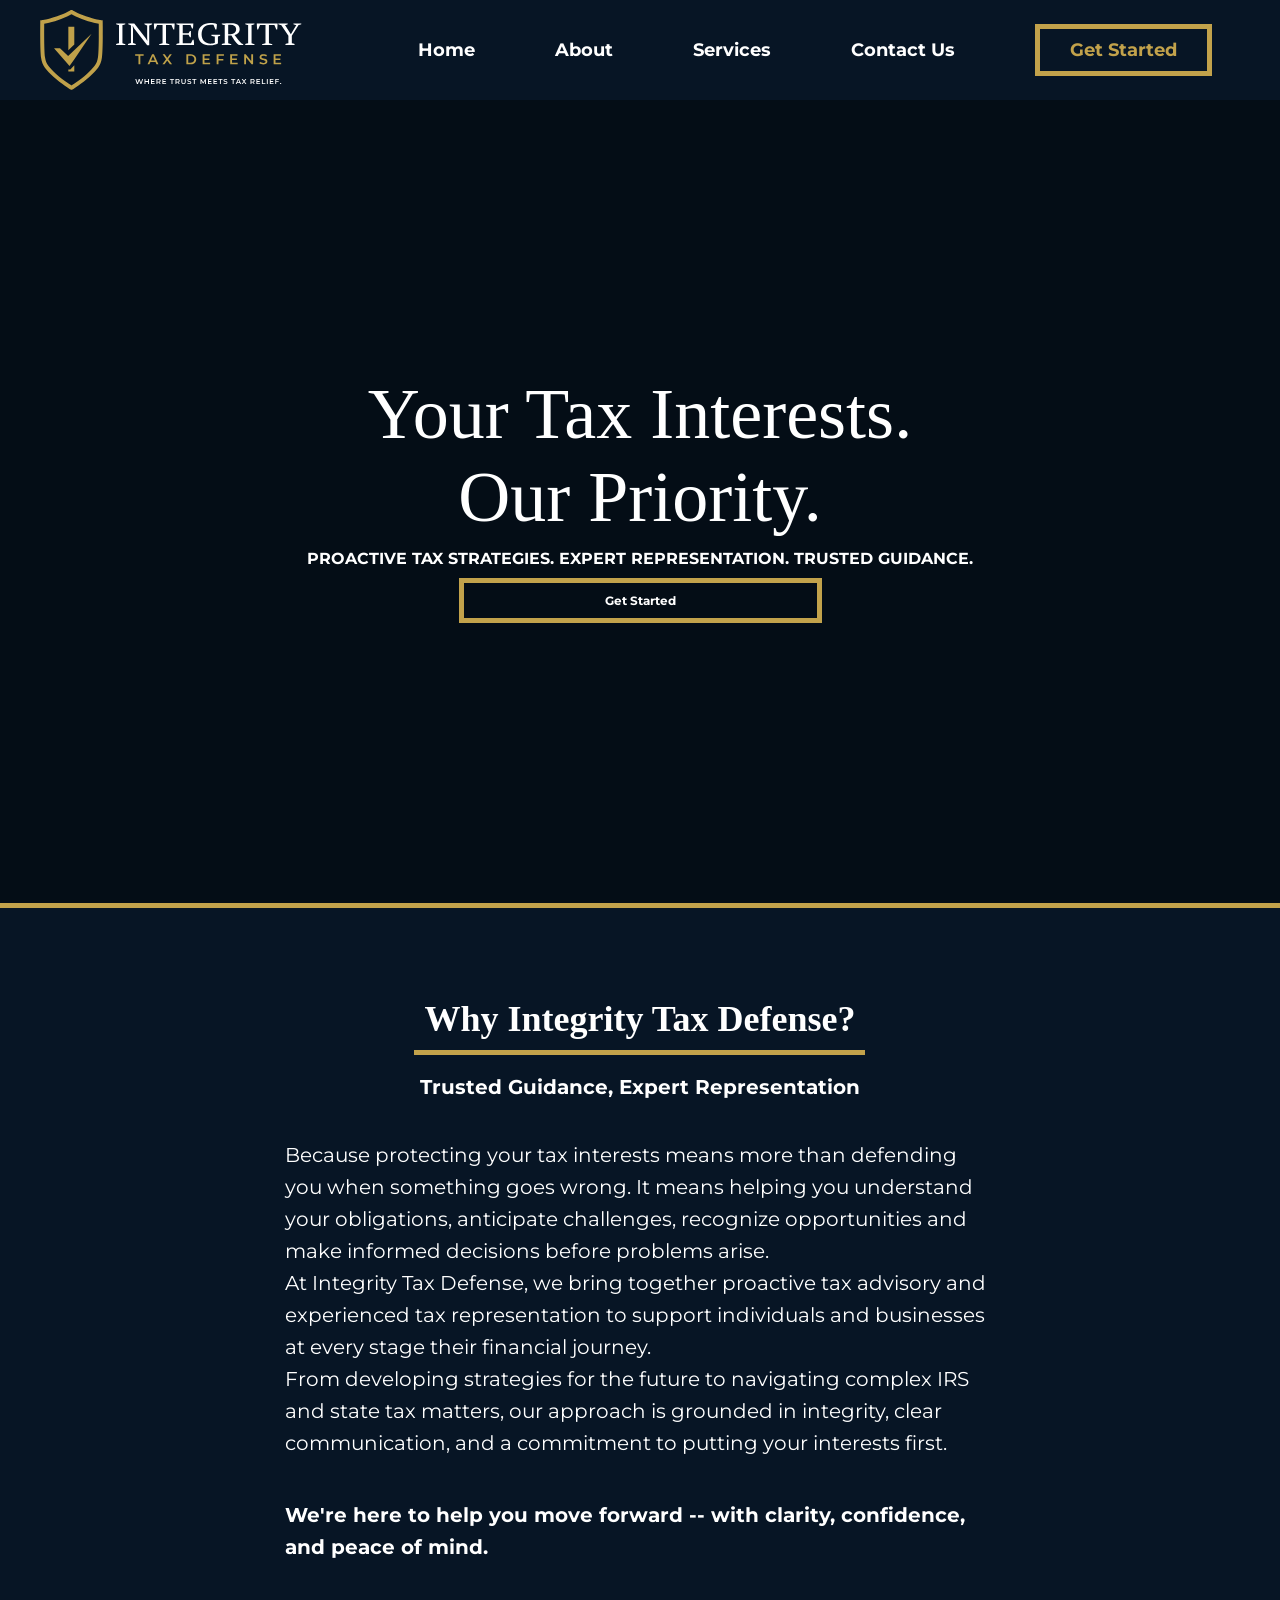
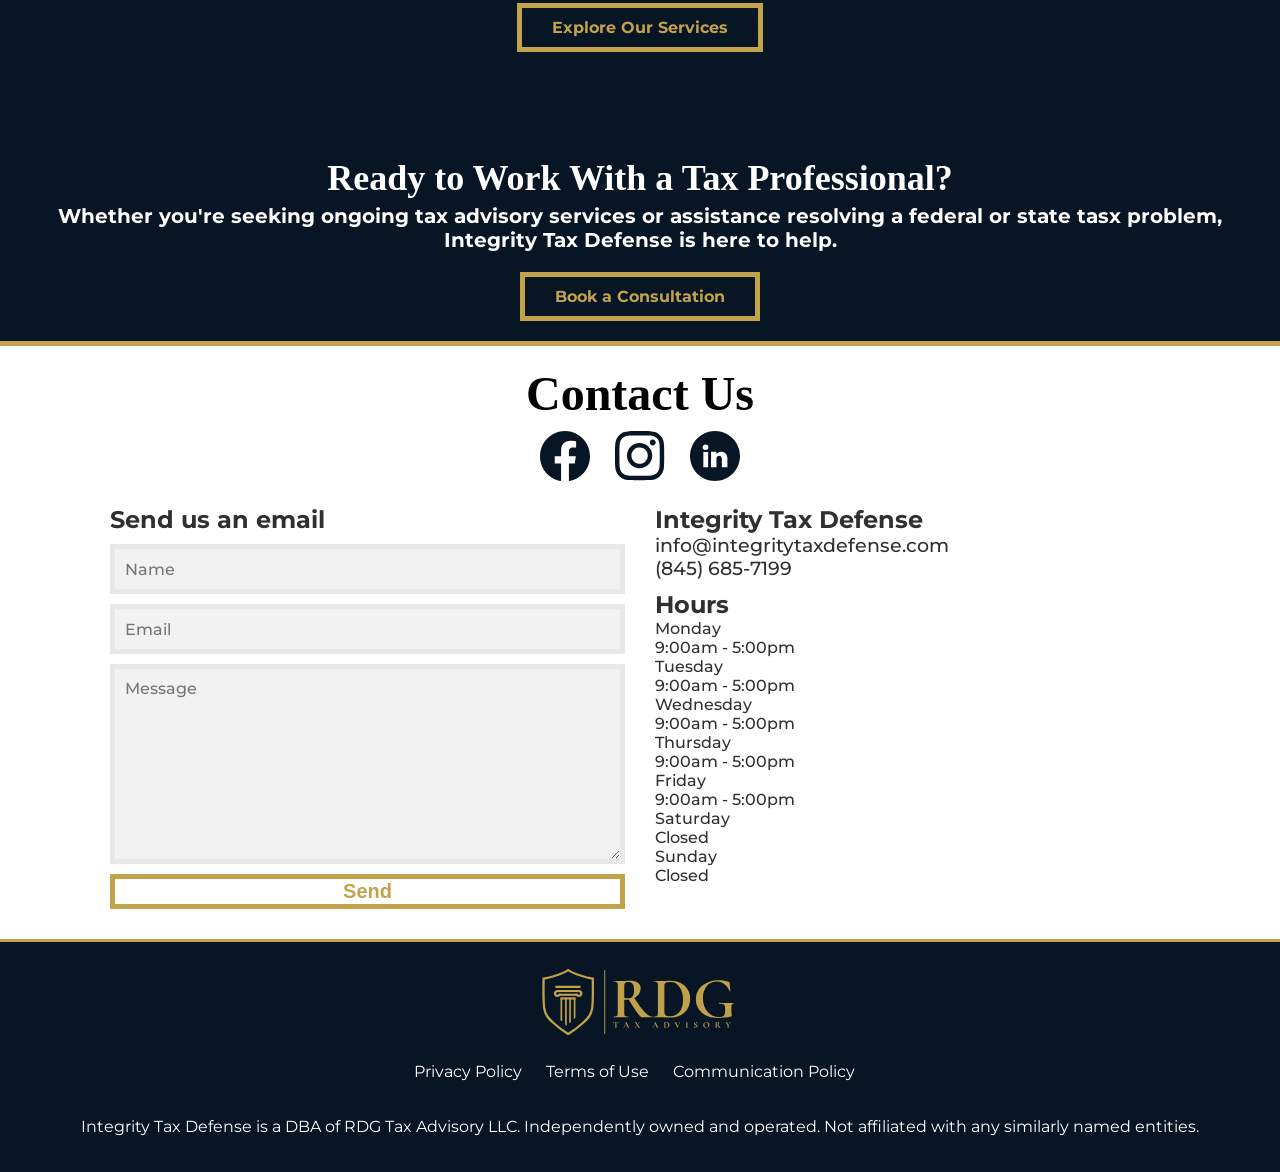
==== index.html @ 5c21eb6d "Services redone & resolution page" ====
<!DOCTYPE html>
<html lang="en">
<head>
    <meta charset="UTF-8">
    <meta name="viewport" content="width=device-width, initial-scale=1.0">
    <title>Integrity Tax Defense</title>
    <link rel="stylesheet" href="styles.css">
    <link rel="preconnect" href="https://fonts.googleapis.com" />
    <link rel="preconnect" href="https://fonts.gstatic.com" crossorigin />
    <link href="https://fonts.googleapis.com/css2?family=Cormorant+Garamond:wght@400;500;600;700&family=Montserrat:wght@300;400;500;600;700&display=swap" rel="stylesheet" />  
</head>
<body>
    <!-- NAV SECTION -->
    <nav>
        <div class="logo">
            <svg width="300" height="80" viewBox="0 0 496 151" fill="none" xmlns="http://www.w3.org/2000/svg">
                <path d="M64.2519 0.666016C64.2585 0.670526 64.274 0.679735 64.2959 0.694336C64.3402 0.72399 64.4162 0.774737 64.5234 0.84375C64.738 0.981885 65.08 1.19666 65.5527 1.47852C66.4982 2.04235 67.9695 2.87512 70.0009 3.90332C74.0643 5.95993 80.3738 8.79904 89.2109 11.8271C98.0627 14.8603 105.235 16.6984 110.169 17.7744C112.635 18.3123 114.542 18.6597 115.818 18.8711C116.456 18.9768 116.938 19.0483 117.252 19.0928C117.408 19.1149 117.524 19.1302 117.597 19.1396C117.633 19.1443 117.659 19.1476 117.674 19.1494C117.681 19.1503 117.686 19.1511 117.688 19.1514H117.686L120.947 19.5371L120.995 22.8213L117.245 22.875C120.838 22.8233 120.989 22.8219 120.995 22.8223V22.8604C120.995 22.8859 120.996 22.9238 120.997 22.9736C120.998 23.0737 121 23.2223 121.003 23.416C121.008 23.8034 121.014 24.3725 121.022 25.1016C121.039 26.56 121.059 28.6591 121.077 31.2227C121.112 36.3486 121.136 43.3384 121.089 50.7891C120.996 65.5443 120.627 82.5493 119.451 90.1953C118.255 97.9685 116.111 103.69 112.258 109.209C108.517 114.568 103.236 119.616 96.1601 126.133C88.8532 132.863 80.8183 138.79 74.6445 143.017C71.5502 145.135 68.9062 146.838 67.0312 148.015C66.0935 148.603 65.3461 149.06 64.831 149.372C64.5739 149.528 64.3743 149.648 64.2373 149.729C64.169 149.77 64.1157 149.802 64.0791 149.823C64.0609 149.834 64.0462 149.843 64.0361 149.849C64.0314 149.851 64.0273 149.854 64.0244 149.855C64.0231 149.856 64.0213 149.857 64.0205 149.857L64.0195 149.858L62.1201 146.625L64.0185 149.859L63.1396 150.375H60.9755L60.0966 149.859L61.9951 146.625L60.0957 149.858L60.0947 149.857C60.0937 149.857 60.0921 149.856 60.0908 149.855C60.0879 149.854 60.0838 149.851 60.0791 149.849C60.069 149.843 60.0543 149.834 60.0361 149.823C59.9995 149.802 59.9462 149.77 59.8779 149.729C59.7407 149.648 59.5406 149.528 59.2832 149.372C58.768 149.06 58.0216 148.603 57.0839 148.015C55.209 146.838 52.5649 145.135 49.4707 143.017C43.2968 138.79 35.261 132.863 27.9541 126.133C20.8784 119.616 15.5982 114.567 11.8574 109.209C8.00424 103.69 5.85992 97.9685 4.66402 90.1953C3.48772 82.5493 3.11942 65.5443 3.02633 50.7891C2.97932 43.3384 3.00282 36.3486 3.03805 31.2227C3.05567 28.6591 3.07657 26.56 3.09273 25.1016C3.10081 24.3725 3.1073 23.8034 3.11227 23.416C3.11475 23.2223 3.11676 23.0737 3.11812 22.9736C3.1188 22.9238 3.11972 22.8859 3.12008 22.8604V22.8223C3.12008 22.8218 3.12075 22.8211 6.87008 22.875L3.12008 22.8213L3.16793 19.5371L6.42867 19.1514H6.42672C6.42872 19.1511 6.43407 19.1503 6.44137 19.1494C6.45627 19.1476 6.48249 19.1443 6.51852 19.1396C6.59124 19.1302 6.7067 19.1149 6.86324 19.0928C7.17728 19.0484 7.65806 18.9767 8.29586 18.8711C9.57217 18.6597 11.4796 18.3123 13.9462 17.7744C18.8801 16.6985 26.0524 14.8603 34.9043 11.8271C43.7413 8.79906 50.0508 5.95994 54.1142 3.90332C56.1457 2.87512 57.6169 2.04236 58.5625 1.47852C59.0351 1.19665 59.3772 0.981908 59.5918 0.84375C59.6988 0.774849 59.7739 0.724027 59.8183 0.694336L59.8623 0.666016L60.8222 0H63.292L64.2519 0.666016ZM62.0576 8.12207C60.978 8.7558 59.4682 9.59998 57.5009 10.5957C53.1268 12.8096 46.4983 15.7833 37.3359 18.9229C28.1881 22.0574 20.735 23.9695 15.5439 25.1016C13.5445 25.5376 11.8799 25.8571 10.583 26.0869C10.5688 27.4511 10.5522 29.2107 10.538 31.2734C10.503 36.3778 10.4796 43.3338 10.5263 50.7422C10.6207 65.7055 11.0025 82.0756 12.0761 89.0547C13.1302 95.9062 14.9236 100.498 18.0078 104.916C21.2043 109.495 25.8613 114.01 33.0351 120.617C39.9779 127.012 47.6935 132.71 53.707 136.827C56.7061 138.88 59.2657 140.529 61.0703 141.661C61.43 141.887 61.7606 142.091 62.0576 142.274C62.3546 142.091 62.6851 141.887 63.0449 141.661C64.8495 140.529 67.4091 138.88 70.4082 136.827C76.4215 132.71 84.1364 127.012 91.0791 120.617C98.2529 114.01 102.911 109.495 106.107 104.916C109.192 100.498 110.985 95.9062 112.039 89.0547C113.113 82.0756 113.494 65.7055 113.589 50.7422C113.636 43.3338 113.612 36.3778 113.577 31.2734C113.563 29.2107 113.545 27.4511 113.531 26.0869C112.234 25.8571 110.57 25.5375 108.571 25.1016C103.38 23.9695 95.927 22.0574 86.7793 18.9229C77.6168 15.7833 70.9883 12.8096 66.6142 10.5957C64.647 9.60001 63.1371 8.75578 62.0576 8.12207ZM67.3701 116.25H56.1201V112.5H59.8701L67.3701 104.25V116.25ZM68.1201 92.25L58.3701 105.75L29.1201 72H40.3701L55.7451 87L99.9951 45L68.1201 92.25ZM67.3701 65.25L56.1201 75.75V31.5H67.3701V65.25ZM59.8623 0.666016L59.8642 0.664062L59.8662 0.663086C59.8655 0.663573 59.8641 0.664743 59.8623 0.666016ZM64.2509 0.664062L64.2529 0.666016C64.2511 0.664774 64.2496 0.66352 64.249 0.663086L64.2509 0.664062Z" fill="#C0A14A"/>
                <path d="M163.618 65.9939H146.336V64.3116C148.091 63.6155 149.891 63.1514 151.737 62.9193V28.5188C150.837 28.3641 149.936 28.1707 149.036 27.9387C148.136 27.668 147.236 27.3779 146.336 27.0685V25.3862H163.618V27.0685C162.808 27.3779 161.931 27.668 160.985 27.9387C160.04 28.1707 159.118 28.3641 158.218 28.5188V62.9193C159.163 63.074 160.108 63.2674 161.053 63.4995C161.998 63.7315 162.853 64.0022 163.618 64.3116V65.9939Z" fill="white"/>
                <path d="M199.706 25.3862H214.288V27.0685C212.398 28.1514 210.553 28.9249 208.753 29.389V66.6901H204.905L180.399 34.726L177.766 30.2011H177.563L178.171 34.726V62.2812C180.016 62.7066 181.749 63.3834 183.369 64.3116V65.9939H168.787V64.3116C169.597 63.8862 170.452 63.5188 171.352 63.2094C172.298 62.8613 173.288 62.5519 174.323 62.2812V29.0409C173.423 28.7315 172.523 28.4028 171.622 28.0547C170.767 27.7066 169.957 27.3586 169.192 27.0105V25.3862H180.601L201.867 52.9414L204.972 57.9304H205.242L204.905 52.9414V29.389C203.959 29.0409 203.037 28.6735 202.137 28.2867C201.282 27.9 200.471 27.4939 199.706 27.0685V25.3862Z" fill="white"/>
                <path d="M246.654 65.9939H227.684V64.3116C228.674 64.0022 229.664 63.7315 230.654 63.4995C231.689 63.2674 232.792 63.074 233.962 62.9193V28.4028H223.633L220.055 36.6984H218.367C218.232 35.9249 218.12 35.0547 218.03 34.0879C217.94 33.0823 217.85 32.0768 217.76 31.0713C217.715 30.0271 217.67 29.0216 217.625 28.0547C217.58 27.0492 217.557 26.1597 217.557 25.3862H256.78C256.78 26.1597 256.758 27.0298 256.713 27.9967C256.668 28.9635 256.6 29.9691 256.51 31.0133C256.465 32.0188 256.398 33.0243 256.308 34.0298C256.263 34.9967 256.173 35.8862 256.038 36.6984H254.282L250.772 28.4028H240.443V62.9193C241.613 63.1127 242.693 63.3061 243.683 63.4995C244.719 63.6928 245.709 63.9635 246.654 64.3116V65.9939Z" fill="white"/>
                <path d="M292.03 25.3862C291.985 26.9332 291.895 28.4995 291.76 30.0851C291.67 31.6321 291.512 33.1983 291.287 34.784H289.532L286.764 28.4028H272.047V43.7757H283.051L285.684 39.4829H287.372C287.642 43.3116 287.642 47.2177 287.372 51.2011H285.684L283.051 46.7923H272.047V62.9774H287.574L290.882 56.016H292.57C292.885 57.6403 293.11 59.284 293.245 60.947C293.38 62.61 293.402 64.2923 293.312 65.9939H260.03V64.3116C261.605 63.6928 263.451 63.2287 265.566 62.9193V28.5188C264.666 28.3641 263.743 28.1707 262.798 27.9387C261.853 27.668 260.93 27.3779 260.03 27.0685V25.3862H292.03Z" fill="white"/>
                <path d="M338.478 63.2094C337.623 63.6348 336.611 64.0602 335.44 64.4856C334.315 64.8724 333.1 65.2398 331.795 65.5879C330.535 65.8972 329.252 66.1486 327.947 66.342C326.687 66.574 325.494 66.6901 324.369 66.6901C320.768 66.6901 317.528 66.284 314.647 65.4718C311.767 64.621 309.314 63.3448 307.289 61.6431C305.264 59.9028 303.688 57.7177 302.563 55.0879C301.483 52.458 300.943 49.3254 300.943 45.6901C300.943 41.9 301.573 38.6707 302.833 36.0022C304.139 33.3337 305.849 31.168 307.964 29.505C310.124 27.8033 312.555 26.5851 315.255 25.8503C318 25.0768 320.791 24.6901 323.626 24.6901C326.597 24.6901 329.095 24.8641 331.12 25.2122C333.19 25.5216 334.99 26.005 336.521 26.6624C336.521 27.2425 336.498 27.958 336.453 28.8088C336.408 29.6597 336.341 30.5492 336.251 31.4774C336.16 32.4055 336.048 33.3337 335.913 34.2619C335.778 35.1514 335.643 35.9442 335.508 36.6403H333.753L330.242 28.2867C329.747 28.0547 328.914 27.9 327.744 27.8227C326.574 27.7453 325.426 27.7066 324.301 27.7066C322.051 27.7066 319.913 28.074 317.888 28.8088C315.863 29.505 314.085 30.6072 312.555 32.1155C311.069 33.5851 309.877 35.4608 308.977 37.7425C308.077 39.9856 307.627 42.6348 307.627 45.6901C307.627 48.4359 308.054 50.9111 308.909 53.1155C309.809 55.3199 311.024 57.2149 312.555 58.8006C314.13 60.3475 315.953 61.5464 318.023 62.3972C320.138 63.2481 322.411 63.6735 324.841 63.6735C325.742 63.6735 326.619 63.5961 327.474 63.4414C328.329 63.2867 329.117 63.1127 329.837 62.9193C330.557 62.6873 331.142 62.4553 331.592 62.2232C332.087 61.9912 332.425 61.7978 332.605 61.6431V49.9249C331.435 49.8475 330.31 49.6735 329.23 49.4028C328.194 49.1321 327.159 48.842 326.124 48.5326V46.8503H342.664V48.5326C342.214 48.8033 341.674 49.0547 341.044 49.2867C340.414 49.5188 339.558 49.7315 338.478 49.9249V63.2094Z" fill="white"/>
                <path d="M357.818 62.9193C358.853 63.1127 359.843 63.3254 360.789 63.5575C361.734 63.7508 362.656 64.0022 363.556 64.3116V65.9939H345.802V64.3116C346.792 63.9249 347.737 63.6348 348.637 63.4414C349.537 63.2481 350.437 63.074 351.337 62.9193V28.5188C350.167 28.3254 349.132 28.1127 348.232 27.8807C347.332 27.61 346.522 27.3392 345.802 27.0685V25.3862H351.742C353.543 25.3862 355.5 25.3088 357.616 25.1541C359.776 24.9995 361.869 24.9221 363.894 24.9221C366.099 24.9221 368.147 25.1348 370.037 25.5602C371.973 25.9856 373.638 26.6624 375.033 27.5906C376.428 28.5188 377.508 29.6984 378.274 31.1293C379.084 32.5602 379.489 34.2812 379.489 36.2923C379.489 39.1155 378.611 41.4553 376.856 43.3116C375.146 45.168 372.805 46.5022 369.835 47.3144C371.77 49.9442 373.795 52.5547 375.911 55.1459C378.026 57.737 380.231 60.3088 382.527 62.8613L386.172 64.5437V65.9939H378.004L375.438 64.3696C374.178 63.016 373.03 61.7011 371.995 60.4249C370.96 59.11 369.992 57.795 369.092 56.4801C368.192 55.1265 367.337 53.7729 366.527 52.4193C365.762 51.0271 364.974 49.5575 364.164 48.0105H357.818V62.9193ZM362.409 27.9387C361.329 27.9387 360.429 27.958 359.708 27.9967C359.033 28.0354 358.403 28.1127 357.818 28.2287V45.574H362.679C365.784 45.574 368.237 44.7232 370.037 43.0216C371.883 41.3199 372.805 39.0768 372.805 36.2923C372.805 33.4304 371.838 31.3227 369.902 29.9691C367.967 28.6155 365.469 27.9387 362.409 27.9387Z" fill="white"/>
                <path d="M407.351 65.9939H390.069V64.3116C391.824 63.6155 393.624 63.1514 395.469 62.9193V28.5188C394.569 28.3641 393.669 28.1707 392.769 27.9387C391.869 27.668 390.969 27.3779 390.069 27.0685V25.3862H407.351V27.0685C406.541 27.3779 405.663 27.668 404.718 27.9387C403.773 28.1707 402.85 28.3641 401.95 28.5188V62.9193C402.896 63.074 403.841 63.2674 404.786 63.4995C405.731 63.7315 406.586 64.0022 407.351 64.3116V65.9939Z" fill="white"/>
                <path d="M440.941 65.9939H421.971V64.3116C422.961 64.0022 423.951 63.7315 424.942 63.4995C425.977 63.2674 427.079 63.074 428.25 62.9193V28.4028H417.921L414.343 36.6984H412.655C412.52 35.9249 412.407 35.0547 412.317 34.0879C412.227 33.0823 412.137 32.0768 412.047 31.0713C412.002 30.0271 411.957 29.0216 411.912 28.0547C411.867 27.0492 411.845 26.1597 411.845 25.3862H451.068C451.068 26.1597 451.045 27.0298 451 27.9967C450.955 28.9635 450.888 29.9691 450.798 31.0133C450.753 32.0188 450.685 33.0243 450.595 34.0298C450.55 34.9967 450.46 35.8862 450.325 36.6984H448.57L445.059 28.4028H434.73V62.9193C435.901 63.1127 436.981 63.3061 437.971 63.4995C439.006 63.6928 439.996 63.9635 440.941 64.3116V65.9939Z" fill="white"/>
                <path d="M480.984 25.3862H495.836V27.0685C494.126 27.8033 492.415 28.2867 490.705 28.5188L477.946 48.7066V62.9193C479.701 63.1127 481.411 63.5768 483.077 64.3116V65.9939H465.929V64.3116C467.549 63.6155 469.395 63.1514 471.465 62.9193V48.7646L457.828 28.5188C456.793 28.3641 455.825 28.1707 454.925 27.9387C454.07 27.668 453.215 27.3779 452.36 27.0685V25.3862H470.25V27.0685C469.575 27.3006 468.81 27.5519 467.955 27.8227C467.099 28.0547 466.132 28.2867 465.052 28.5188L476.123 45.574L486.52 28.5188C485.484 28.3254 484.494 28.1127 483.549 27.8807C482.649 27.61 481.794 27.3392 480.984 27.0685V25.3862Z" fill="white"/>
                <path d="M188.492 102.5V86.57H182.228V83.6H198.266V86.57H192.002V102.5H188.492ZM205.648 102.5L214.153 83.6H217.609L226.141 102.5H222.469L215.152 85.463H216.556L209.266 102.5H205.648ZM209.563 98.126L210.508 95.372H220.714L221.659 98.126H209.563ZM233.671 102.5L241.636 91.538V94.184L234.049 83.6H238.018L243.661 91.43L242.041 91.457L247.63 83.6H251.437L243.904 93.995V91.457L251.923 102.5H247.873L241.933 94.184H243.526L237.667 102.5H233.671ZM278.888 102.5V83.6H287.15C289.202 83.6 291.002 83.996 292.55 84.788C294.098 85.58 295.304 86.678 296.168 88.082C297.032 89.486 297.464 91.142 297.464 93.05C297.464 94.94 297.032 96.596 296.168 98.018C295.304 99.422 294.098 100.52 292.55 101.312C291.002 102.104 289.202 102.5 287.15 102.5H278.888ZM282.398 99.53H286.988C288.392 99.53 289.616 99.26 290.66 98.72C291.704 98.18 292.505 97.424 293.063 96.452C293.639 95.48 293.927 94.346 293.927 93.05C293.927 91.736 293.639 90.602 293.063 89.648C292.505 88.676 291.704 87.92 290.66 87.38C289.616 86.84 288.392 86.57 286.988 86.57H282.398V99.53ZM309.565 102.5V83.6H323.362V86.543H313.075V99.557H323.74V102.5H309.565ZM312.805 94.346V91.457H322.201V94.346H312.805ZM336.023 102.5V83.6H349.82V86.543H339.533V102.5H336.023ZM339.236 95.264V92.294H348.659V95.264H339.236ZM361.584 102.5V83.6H375.381V86.543H365.094V99.557H375.759V102.5H361.584ZM364.824 94.346V91.457H374.22V94.346H364.824ZM388.042 102.5V83.6H390.931L402.784 98.153H401.353V83.6H404.836V102.5H401.947L390.094 87.947H391.525V102.5H388.042ZM424.129 102.77C422.653 102.77 421.24 102.563 419.89 102.149C418.54 101.717 417.469 101.168 416.677 100.502L417.892 97.775C418.648 98.369 419.584 98.864 420.7 99.26C421.816 99.656 422.959 99.854 424.129 99.854C425.119 99.854 425.92 99.746 426.532 99.53C427.144 99.314 427.594 99.026 427.882 98.666C428.17 98.288 428.314 97.865 428.314 97.397C428.314 96.821 428.107 96.362 427.693 96.02C427.279 95.66 426.739 95.381 426.073 95.183C425.425 94.967 424.696 94.769 423.886 94.589C423.094 94.409 422.293 94.202 421.483 93.968C420.691 93.716 419.962 93.401 419.296 93.023C418.648 92.627 418.117 92.105 417.703 91.457C417.289 90.809 417.082 89.981 417.082 88.973C417.082 87.947 417.352 87.011 417.892 86.165C418.45 85.301 419.287 84.617 420.403 84.113C421.537 83.591 422.968 83.33 424.696 83.33C425.83 83.33 426.955 83.474 428.071 83.762C429.187 84.05 430.159 84.464 430.987 85.004L429.88 87.731C429.034 87.227 428.161 86.858 427.261 86.624C426.361 86.372 425.497 86.246 424.669 86.246C423.697 86.246 422.905 86.363 422.293 86.597C421.699 86.831 421.258 87.137 420.97 87.515C420.7 87.893 420.565 88.325 420.565 88.811C420.565 89.387 420.763 89.855 421.159 90.215C421.573 90.557 422.104 90.827 422.752 91.025C423.418 91.223 424.156 91.421 424.966 91.619C425.776 91.799 426.577 92.006 427.369 92.24C428.179 92.474 428.908 92.78 429.556 93.158C430.222 93.536 430.753 94.049 431.149 94.697C431.563 95.345 431.77 96.164 431.77 97.154C431.77 98.162 431.491 99.098 430.933 99.962C430.393 100.808 429.556 101.492 428.422 102.014C427.288 102.518 425.857 102.77 424.129 102.77ZM443.621 102.5V83.6H457.418V86.543H447.131V99.557H457.796V102.5H443.621ZM446.861 94.346V91.457H456.257V94.346H446.861Z" fill="#C0A24A"/>
                <path d="M185.617 139.75L182.485 130.3H184.307L187.102 138.845H186.197L189.1 130.3H190.72L193.541 138.845H192.664L195.526 130.3H197.2L194.068 139.75H192.205L189.626 132.041H190.112L187.493 139.75H185.617ZM206.554 139.75V130.3H208.309V139.75H206.554ZM199.912 139.75V130.3H201.667V139.75H199.912ZM201.518 135.7V134.201H206.689V135.7H201.518ZM212.124 139.75V130.3H219.022V131.771H213.879V138.278H219.211V139.75H212.124ZM213.744 135.673V134.228H218.442V135.673H213.744ZM222.45 139.75V130.3H226.325C227.585 130.3 228.57 130.597 229.281 131.191C230.001 131.785 230.361 132.608 230.361 133.661C230.361 134.354 230.199 134.953 229.875 135.457C229.551 135.952 229.088 136.334 228.485 136.604C227.891 136.865 227.175 136.996 226.338 136.996H223.422L224.205 136.199V139.75H222.45ZM228.633 139.75L226.244 136.321H228.12L230.523 139.75H228.633ZM224.205 136.388L223.422 135.551H226.257C227.031 135.551 227.612 135.385 227.999 135.052C228.395 134.719 228.593 134.255 228.593 133.661C228.593 133.058 228.395 132.595 227.999 132.271C227.612 131.947 227.031 131.785 226.257 131.785H223.422L224.205 130.921V136.388ZM233.607 139.75V130.3H240.506V131.771H235.362V138.278H240.695V139.75H233.607ZM235.227 135.673V134.228H239.925V135.673H235.227ZM250.864 139.75V131.785H247.732V130.3H255.751V131.785H252.619V139.75H250.864ZM258.351 139.75V130.3H262.225C263.485 130.3 264.471 130.597 265.182 131.191C265.902 131.785 266.262 132.608 266.262 133.661C266.262 134.354 266.1 134.953 265.776 135.457C265.452 135.952 264.988 136.334 264.385 136.604C263.791 136.865 263.076 136.996 262.239 136.996H259.323L260.106 136.199V139.75H258.351ZM264.534 139.75L262.144 136.321H264.021L266.424 139.75H264.534ZM260.106 136.388L259.323 135.551H262.158C262.932 135.551 263.512 135.385 263.899 135.052C264.295 134.719 264.493 134.255 264.493 133.661C264.493 133.058 264.295 132.595 263.899 132.271C263.512 131.947 262.932 131.785 262.158 131.785H259.323L260.106 130.921V136.388ZM273.571 139.885C272.275 139.885 271.258 139.52 270.52 138.791C269.791 138.062 269.427 137.009 269.427 135.632V130.3H271.182V135.565C271.182 136.537 271.389 137.243 271.803 137.684C272.226 138.125 272.82 138.346 273.585 138.346C274.35 138.346 274.939 138.125 275.353 137.684C275.767 137.243 275.974 136.537 275.974 135.565V130.3H277.702V135.632C277.702 137.009 277.333 138.062 276.595 138.791C275.866 139.52 274.858 139.885 273.571 139.885ZM284.372 139.885C283.634 139.885 282.927 139.782 282.252 139.574C281.577 139.358 281.042 139.084 280.646 138.751L281.253 137.387C281.631 137.684 282.099 137.932 282.657 138.13C283.215 138.328 283.787 138.427 284.372 138.427C284.867 138.427 285.267 138.373 285.573 138.265C285.879 138.157 286.104 138.013 286.248 137.833C286.392 137.644 286.464 137.432 286.464 137.198C286.464 136.91 286.361 136.681 286.154 136.51C285.947 136.33 285.677 136.19 285.344 136.091C285.02 135.983 284.655 135.884 284.25 135.794C283.854 135.704 283.454 135.601 283.049 135.484C282.653 135.358 282.288 135.2 281.955 135.011C281.631 134.813 281.366 134.552 281.159 134.228C280.952 133.904 280.848 133.49 280.848 132.986C280.848 132.473 280.983 132.005 281.253 131.582C281.532 131.15 281.951 130.808 282.509 130.556C283.076 130.295 283.791 130.165 284.655 130.165C285.222 130.165 285.785 130.237 286.343 130.381C286.901 130.525 287.387 130.732 287.801 131.002L287.247 132.365C286.824 132.113 286.388 131.929 285.938 131.812C285.488 131.686 285.056 131.623 284.642 131.623C284.156 131.623 283.76 131.681 283.454 131.798C283.157 131.915 282.936 132.068 282.792 132.257C282.657 132.446 282.59 132.662 282.59 132.905C282.59 133.193 282.689 133.427 282.887 133.607C283.094 133.778 283.359 133.913 283.683 134.012C284.016 134.111 284.385 134.21 284.79 134.309C285.195 134.399 285.596 134.503 285.992 134.62C286.397 134.737 286.761 134.89 287.085 135.079C287.418 135.268 287.684 135.524 287.882 135.848C288.089 136.172 288.192 136.582 288.192 137.077C288.192 137.581 288.053 138.049 287.774 138.481C287.504 138.904 287.085 139.246 286.518 139.507C285.951 139.759 285.236 139.885 284.372 139.885ZM293 139.75V131.785H289.868V130.3H297.887V131.785H294.755V139.75H293ZM305.5 139.75V130.3H306.945L311.076 137.198H310.32L314.383 130.3H315.828L315.841 139.75H314.181L314.167 132.905H314.518L311.062 138.67H310.279L306.769 132.905H307.174V139.75H305.5ZM319.676 139.75V130.3H326.575V131.771H321.431V138.278H326.764V139.75H319.676ZM321.296 135.673V134.228H325.994V135.673H321.296ZM330.003 139.75V130.3H336.901V131.771H331.758V138.278H337.09V139.75H330.003ZM331.623 135.673V134.228H336.321V135.673H331.623ZM342.246 139.75V131.785H339.114V130.3H347.133V131.785H344.001V139.75H342.246ZM352.57 139.885C351.832 139.885 351.126 139.782 350.451 139.574C349.776 139.358 349.24 139.084 348.844 138.751L349.452 137.387C349.83 137.684 350.298 137.932 350.856 138.13C351.414 138.328 351.985 138.427 352.57 138.427C353.065 138.427 353.466 138.373 353.772 138.265C354.078 138.157 354.303 138.013 354.447 137.833C354.591 137.644 354.663 137.432 354.663 137.198C354.663 136.91 354.559 136.681 354.352 136.51C354.145 136.33 353.875 136.19 353.542 136.091C353.218 135.983 352.854 135.884 352.449 135.794C352.053 135.704 351.652 135.601 351.247 135.484C350.851 135.358 350.487 135.2 350.154 135.011C349.83 134.813 349.564 134.552 349.357 134.228C349.15 133.904 349.047 133.49 349.047 132.986C349.047 132.473 349.182 132.005 349.452 131.582C349.731 131.15 350.149 130.808 350.707 130.556C351.274 130.295 351.99 130.165 352.854 130.165C353.421 130.165 353.983 130.237 354.541 130.381C355.099 130.525 355.585 130.732 355.999 131.002L355.446 132.365C355.023 132.113 354.586 131.929 354.136 131.812C353.686 131.686 353.254 131.623 352.84 131.623C352.354 131.623 351.958 131.681 351.652 131.798C351.355 131.915 351.135 132.068 350.991 132.257C350.856 132.446 350.788 132.662 350.788 132.905C350.788 133.193 350.887 133.427 351.085 133.607C351.292 133.778 351.558 133.913 351.882 134.012C352.215 134.111 352.584 134.21 352.989 134.309C353.394 134.399 353.794 134.503 354.19 134.62C354.595 134.737 354.96 134.89 355.284 135.079C355.617 135.268 355.882 135.524 356.08 135.848C356.287 136.172 356.391 136.582 356.391 137.077C356.391 137.581 356.251 138.049 355.972 138.481C355.702 138.904 355.284 139.246 354.717 139.507C354.15 139.759 353.434 139.885 352.57 139.885ZM366.344 139.75V131.785H363.212V130.3H371.231V131.785H368.099V139.75H366.344ZM372.019 139.75L376.272 130.3H378L382.266 139.75H380.43L376.771 131.231H377.473L373.828 139.75H372.019ZM373.977 137.563L374.449 136.186H379.552L380.025 137.563H373.977ZM383.128 139.75L387.111 134.269V135.592L383.317 130.3H385.302L388.123 134.215L387.313 134.228L390.108 130.3H392.011L388.245 135.497V134.228L392.254 139.75H390.229L387.259 135.592H388.056L385.126 139.75H383.128ZM399.932 139.75V130.3H403.806C405.066 130.3 406.052 130.597 406.763 131.191C407.483 131.785 407.843 132.608 407.843 133.661C407.843 134.354 407.681 134.953 407.357 135.457C407.033 135.952 406.569 136.334 405.966 136.604C405.372 136.865 404.657 136.996 403.82 136.996H400.904L401.687 136.199V139.75H399.932ZM406.115 139.75L403.725 136.321H405.602L408.005 139.75H406.115ZM401.687 136.388L400.904 135.551H403.739C404.513 135.551 405.093 135.385 405.48 135.052C405.876 134.719 406.074 134.255 406.074 133.661C406.074 133.058 405.876 132.595 405.48 132.271C405.093 131.947 404.513 131.785 403.739 131.785H400.904L401.687 130.921V136.388ZM411.089 139.75V130.3H417.987V131.771H412.844V138.278H418.176V139.75H411.089ZM412.709 135.673V134.228H417.407V135.673H412.709ZM421.415 139.75V130.3H423.17V138.265H428.111V139.75H421.415ZM430.779 139.75V130.3H432.534V139.75H430.779ZM436.373 139.75V130.3H443.271V131.771H438.128V138.278H443.46V139.75H436.373ZM437.993 135.673V134.228H442.691V135.673H437.993ZM446.699 139.75V130.3H453.598V131.771H448.454V139.75H446.699ZM448.306 136.132V134.647H453.017V136.132H448.306ZM456.824 139.845C456.518 139.845 456.257 139.741 456.041 139.534C455.825 139.318 455.717 139.048 455.717 138.724C455.717 138.382 455.825 138.112 456.041 137.914C456.257 137.707 456.518 137.603 456.824 137.603C457.13 137.603 457.391 137.707 457.607 137.914C457.823 138.112 457.931 138.382 457.931 138.724C457.931 139.048 457.823 139.318 457.607 139.534C457.391 139.741 457.13 139.845 456.824 139.845Z" fill="white"/>
            </svg>
        </div>
        <ul class="menu">
            <li><a href="index.html">Home</a></li>
            <li><a href="pages/about.html">About</a></li>
            <li><a href="pages/services.html">Services</a></li>
            <li><a href="index.html#contact-us">Contact Us</a></li>
            <li><a class="get-started" href="https://calendly.com/integritytaxdefense">Get Started</a></li>
        </ul>

        <div id="mobile-menu" class="mobile-menu">
            <button>
                <svg width="50" height="50" viewBox="0 0 100 100" fill="none" xmlns="http://www.w3.org/2000/svg">
                    <path d="M10 10H90V25H10V10Z" fill="#C2A24B"/>
                    <path d="M10 40H90V55H10V40Z" fill="#C2A24B"/>
                    <path d="M10 70H90V85H10V70Z" fill="#C2A24B"/>
                </svg>
            </button>
        </div>

        <ul id="mobile-navigation" class="mobile-navigation">
            <li><a href="index.html">Home</a></li>
            <li><a href="pages/about.html">About</a></li>
            <li><a href="pages/services.html">Services</a></li>
            <li><a href="index.html#contact-us">Contact Us</a></li>
        </ul>
    </nav>



     <!-- HERO SECTION -->
    <section class="hero">
        <div class="hero-content">
            <h1>Your Tax Interests.<br>Our Priority.</h1>
            <p class="hero-subtitle">PROACTIVE TAX STRATEGIES. EXPERT REPRESENTATION. TRUSTED GUIDANCE.</p>
            <a href="https://calendly.com/integritytaxdefense" class="btn-hero">Get Started</a>
        </div>

    </section>

    <!-- ABOUT SECTION -->
    <section class="about">
        <div class="about-content">
            <h1>Why Integrity Tax Defense?</h1>
            <h2>Trusted Guidance, Expert Representation</h2>
            <p>
                Because protecting your tax interests means more than defending you when something goes wrong.
                It means helping you understand your obligations, anticipate challenges, recognize opportunities and make informed decisions before problems arise.<br>
                At Integrity Tax Defense, we bring together proactive tax advisory and experienced tax representation to support individuals and businesses at every stage their financial journey.<br>
                From developing strategies for the future to navigating complex IRS and state tax matters, our approach is grounded in integrity, clear communication, and a commitment to putting your interests first.
            </p>
            <p class="p-bold">We're here to help you move forward -- with clarity, confidence, and peace of mind.</p>
            <div class="about-button">
                <a href="services.html">Explore Our Services</a>
            </div>
        </div>
    </section>

    <section class="band">
        <h1> Ready to Work With a Tax Professional?</h1>
        <h2>Whether you're seeking ongoing tax advisory services or assistance resolving a federal or state tasx problem, Integrity Tax Defense is here to help.</h2>
        <a href="https://calendly.com/integritytaxdefense">Book a Consultation</a>
    </section>

    <!-- CONTACT SECTION -->
     <section id="contact-us" class="contact-us">
        <h1>Contact Us</h1>
        <ul class="socials">
            <li>
                <a href="https://www.facebook.com/61585595741252/" aria-label="Facebook">
                    <svg width="50" height="50" viewBox="0 0 50 50" fill="none" xmlns="http://www.w3.org/2000/svg">
                        <path d="M49.9995 25.152C49.9995 11.2619 38.8058 0 24.9998 0C11.1937 0 0 11.2619 0 25.152C0 37.705 9.14054 48.1111 21.094 50V32.4245H14.745V25.1525H21.094V19.6098C21.094 13.3065 24.8279 9.82256 30.5368 9.82256C33.2721 9.82256 36.1339 10.3143 36.1339 10.3143V16.5041H32.9806C29.8762 16.5041 28.906 18.4425 28.906 20.4336V25.152H35.839L34.7316 32.424H28.906V49.9995C40.859 48.1141 50 37.7084 50 25.1516L49.9995 25.152Z" fill="#071525"/>
                    </svg>
                </a>
            </li>
            <li>
                <a href="https://www.instagram.com/integritytaxdefense" aria-label="Instagram">
                    <svg width="50" height="50" viewBox="0 0 50 50" fill="none" xmlns="http://www.w3.org/2000/svg">
                        <path d="M24.6016 0C31.283 0 32.1215 0.0282227 34.7451 0.148438C37.3636 0.267503 39.1519 0.68333 40.7168 1.29102C42.3583 1.90885 43.8454 2.87733 45.0742 4.12891C46.3256 5.35767 47.2944 6.84489 47.9121 8.48633C48.5203 10.0512 48.9361 11.8403 49.0557 14.459C49.1754 17.0822 49.2031 17.9207 49.2031 24.6016C49.2031 31.2829 49.1754 32.1211 49.0557 34.7451C48.9361 37.3635 48.5203 39.1519 47.9121 40.7168C47.28 42.351 46.3132 43.8352 45.0742 45.0742C43.8353 46.3131 42.351 47.2791 40.7168 47.9111C39.152 48.5193 37.3638 48.9352 34.7451 49.0547C32.1215 49.1744 31.2829 49.2031 24.6016 49.2031C17.9207 49.2031 17.0828 49.1744 14.459 49.0547C11.8405 48.9352 10.0522 48.5193 8.4873 47.9111C6.84587 47.2934 5.35867 46.3256 4.12988 45.0742C2.87844 43.8454 1.90974 42.3583 1.29199 40.7168C0.683812 39.152 0.267986 37.3636 0.148438 34.7451C0.0282227 32.1215 0 31.283 0 24.6016C2.77405e-07 17.9206 0.0282421 17.0822 0.148438 14.459C0.26748 11.8403 0.683301 10.0513 1.29102 8.48633C1.90899 6.84481 2.87818 5.35761 4.12988 4.12891C5.35865 2.87761 6.84593 1.90967 8.4873 1.29199C10.0521 0.68385 11.8405 0.267961 14.459 0.148438C17.0823 0.0287262 17.9206 5.7449e-07 24.6016 0ZM24.6016 4.43262C18.0326 4.43262 17.2544 4.45781 14.6602 4.57617C12.2617 4.68556 10.9587 5.08595 10.0918 5.42285C9.02334 5.81724 8.05717 6.44666 7.26367 7.26367C6.4465 8.05724 5.81728 9.02416 5.42285 10.0928C5.08599 10.9597 4.68566 12.2621 4.57617 14.6602C4.45781 17.2545 4.43262 18.0328 4.43262 24.6016C4.43262 31.1704 4.45783 31.9491 4.57617 34.543C4.68554 36.9414 5.08595 38.2444 5.42285 39.1113C5.81724 40.1799 6.44658 41.1469 7.26367 41.9404C8.05711 42.7573 9.02347 43.3859 10.0918 43.7803C10.9588 44.1171 12.2615 44.5185 14.6602 44.6279C17.2542 44.7463 18.0319 44.7715 24.6016 44.7715C31.1712 44.7715 31.9492 44.7463 34.543 44.6279C36.9416 44.5186 38.2444 44.1172 39.1113 43.7803C40.1721 43.371 41.1354 42.7444 41.9395 41.9404C42.7436 41.1363 43.371 40.1723 43.7803 39.1113C44.1171 38.2443 44.5175 36.9414 44.627 34.543C44.7453 31.9488 44.7705 31.1704 44.7705 24.6016C44.7705 18.0328 44.7453 17.2543 44.627 14.6602C44.5176 12.2621 44.1171 10.9596 43.7803 10.0928C43.3859 9.02421 42.7565 8.05723 41.9395 7.26367C41.1459 6.44668 40.1798 5.81721 39.1113 5.42285C38.2443 5.08594 36.9416 4.68564 34.543 4.57617C31.9485 4.45781 31.1705 4.43262 24.6016 4.43262ZM24.6016 11.9688C27.9521 11.9688 31.165 13.2997 33.5342 15.6689C35.9034 18.0381 37.2354 21.251 37.2354 24.6016C37.2354 27.1002 36.4936 29.5426 35.1055 31.6201C33.7174 33.6975 31.7448 35.3172 29.4365 36.2734C27.1281 37.2296 24.5873 37.4796 22.1367 36.9922C19.6862 36.5047 17.4357 35.3009 15.6689 33.5342C13.9022 31.7674 12.6984 29.517 12.2109 27.0664C11.7235 24.6158 11.9735 22.075 12.9297 19.7666C13.8859 17.4583 15.5056 15.4858 17.583 14.0977C19.6605 12.7095 22.1029 11.9688 24.6016 11.9688ZM27.7402 17.0254C26.2418 16.4047 24.5927 16.2422 23.002 16.5586C21.4112 16.875 19.9496 17.6559 18.8027 18.8027C17.6559 19.9496 16.875 21.4113 16.5586 23.002C16.2423 24.5925 16.4049 26.241 17.0254 27.7393C17.6461 29.2377 18.6973 30.5188 20.0459 31.4199C21.3944 32.3209 22.9797 32.8017 24.6016 32.8018C26.7765 32.8018 28.8625 31.9383 30.4004 30.4004C31.9383 28.8625 32.8017 26.7765 32.8018 24.6016C32.8018 22.9797 32.321 21.3944 31.4199 20.0459C30.5189 18.6974 29.2385 17.6461 27.7402 17.0254ZM37.7344 8.51758C39.3646 8.51779 40.6865 9.83943 40.6865 11.4697C40.6863 13.0998 39.3645 14.4217 37.7344 14.4219C36.1041 14.4219 34.7825 13.0999 34.7822 11.4697C34.7822 9.8393 36.104 8.51758 37.7344 8.51758Z" fill="#071525"/>
                    </svg>
                </a>
            </li>
            <li>
                <a href="https://www.linkedin.com/in/diana-gerardes-2b2680261/" aria-label="LinkedIn">
                    <svg width="50" height="50" viewBox="0 0 50 50" fill="none" xmlns="http://www.w3.org/2000/svg">
                        <path d="M25 0C38.8071 0 50 11.1929 50 25C50 38.8071 38.8071 50 25 50C11.1929 50 0 38.8071 0 25C0 11.1929 11.1929 0 25 0ZM13.333 20.9375V36.3545H18.125V20.9375H13.333ZM31.25 20.625C28.542 20.625 26.7708 22.1868 26.458 23.2285V20.833H21.042C21.1462 22.083 21.042 36.25 21.042 36.25H26.458V27.916C26.458 27.4994 26.4584 26.9784 26.5625 26.666C26.9792 25.7287 27.7089 24.791 29.167 24.791C31.0417 24.7912 31.875 26.2499 31.875 28.333V36.3545H37.3955V27.6035C37.3953 22.8122 34.6874 20.625 31.25 20.625ZM15.5205 13.542C13.7498 13.5421 12.6045 14.6876 12.6045 16.25C12.6046 17.8123 13.7499 18.9579 15.5205 18.958C17.3954 18.958 18.4374 17.8124 18.4375 16.25C18.4375 14.6875 17.2913 13.542 15.5205 13.542Z" fill="#071525"/>
                    </svg>
                </a>
            </li>
        </ul>

        <form action="send.php" method="POST" class="email">
            <h2>Send us an email</h2>
            <input type="text" name="name" placeholder="Name" required>
            <input type="text" name="email" placeholder="Email" required>
            <textarea name="message" placeholder="Message" required></textarea>
            <input type="text" name="website" style="display:none" tabindex="-1" autocomplete="off">
            <button type="submit">Send</button>
        </form>

        <div class="contact-info">
            <div class="email-and-phone">
                <h2>Integrity Tax Defense</h2>
                <h3>info@integritytaxdefense.com</h3>
                <h3>(845) 685-7199</h3>
            </div>
            <div class="hours">
                <h2>Hours</h2>
                <p>
                    Monday<br>
                    9:00am - 5:00pm<br>
                    Tuesday<br>
                    9:00am - 5:00pm<br>
                    Wednesday<br>
                    9:00am - 5:00pm<br>
                    Thursday<br>
                    9:00am - 5:00pm<br>
                    Friday<br>
                    9:00am - 5:00pm<br>
                    Saturday<br>
                    Closed<br>
                    Sunday<br>
                    Closed
                </p>
            </div>
        </div>
    </section>

    <!-- FOOTER SECTION -->
    <footer>
        <svg width="200" height="80" viewBox="0 0 329 126" fill="none" xmlns="http://www.w3.org/2000/svg">
            <path d="M167.911 88.25C166.951 88.25 165.383 87.066 163.207 84.698C161.095 82.266 158.535 78.778 155.527 74.234C152.519 69.69 149.127 64.25 145.351 57.914L154.183 55.226C159.303 62.97 163.655 69.178 167.239 73.85C170.887 78.522 174.119 81.914 176.935 84.026C179.751 86.074 182.439 87.098 184.999 87.098C185.127 87.098 185.191 87.29 185.191 87.674C185.191 88.058 185.127 88.25 184.999 88.25C180.519 88.25 176.871 88.25 174.055 88.25C171.239 88.25 169.191 88.25 167.911 88.25ZM147.271 27.962C153.159 27.962 157.671 29.05 160.807 31.226C164.007 33.338 165.607 36.314 165.607 40.154C165.607 43.93 164.551 47.29 162.439 50.234C160.327 53.114 157.607 55.354 154.279 56.954C151.015 58.554 147.559 59.354 143.911 59.354C143.015 59.354 142.087 59.354 141.127 59.354C140.231 59.354 139.399 59.322 138.631 59.258V80.474C138.631 82.33 138.791 83.738 139.111 84.698C139.431 85.658 140.071 86.298 141.031 86.618C141.991 86.938 143.463 87.098 145.447 87.098C145.575 87.098 145.639 87.29 145.639 87.674C145.639 88.058 145.575 88.25 145.447 88.25C143.783 88.25 141.927 88.218 139.879 88.154C137.831 88.09 135.591 88.058 133.159 88.058C130.855 88.058 128.647 88.09 126.535 88.154C124.487 88.218 122.631 88.25 120.967 88.25C120.775 88.25 120.679 88.058 120.679 87.674C120.679 87.29 120.775 87.098 120.967 87.098C122.951 87.098 124.423 86.938 125.383 86.618C126.343 86.298 126.983 85.658 127.303 84.698C127.687 83.738 127.879 82.33 127.879 80.474V36.026C127.879 34.17 127.719 32.794 127.399 31.898C127.079 30.938 126.439 30.298 125.479 29.978C124.519 29.594 123.047 29.402 121.063 29.402C120.935 29.402 120.871 29.21 120.871 28.826C120.871 28.442 120.935 28.25 121.063 28.25C122.727 28.25 124.583 28.314 126.631 28.442C128.679 28.506 130.855 28.538 133.159 28.538C135.271 28.538 137.575 28.442 140.071 28.25C142.631 28.058 145.031 27.962 147.271 27.962ZM154.663 43.802C154.663 40.026 154.279 37.146 153.511 35.162C152.743 33.178 151.687 31.834 150.343 31.13C148.999 30.362 147.463 29.978 145.735 29.978C143.175 29.978 141.351 30.458 140.263 31.418C139.175 32.378 138.631 33.978 138.631 36.218V56.57C139.527 56.698 140.487 56.794 141.511 56.858C142.535 56.922 143.431 56.954 144.199 56.954C147.975 56.954 150.663 55.93 152.263 53.882C153.863 51.77 154.663 48.41 154.663 43.802ZM215.359 88.634C213.311 88.634 210.751 88.538 207.679 88.346C204.607 88.154 201.791 88.058 199.231 88.058C196.927 88.058 194.719 88.09 192.607 88.154C190.495 88.218 188.607 88.25 186.943 88.25C186.815 88.25 186.751 88.058 186.751 87.674C186.751 87.29 186.815 87.098 186.943 87.098C188.927 87.098 190.399 86.938 191.359 86.618C192.383 86.298 193.055 85.658 193.375 84.698C193.759 83.738 193.951 82.33 193.951 80.474V36.026C193.951 34.17 193.791 32.794 193.471 31.898C193.151 30.938 192.479 30.298 191.455 29.978C190.495 29.594 189.055 29.402 187.135 29.402C186.943 29.402 186.847 29.21 186.847 28.826C186.847 28.442 186.943 28.25 187.135 28.25C188.799 28.25 190.655 28.314 192.703 28.442C194.751 28.506 196.959 28.538 199.327 28.538C201.631 28.538 204.159 28.474 206.911 28.346C209.663 28.154 212.031 28.058 214.015 28.058C220.671 28.058 226.463 29.338 231.391 31.898C236.319 34.458 240.159 37.946 242.911 42.362C245.663 46.778 247.039 51.738 247.039 57.242C247.039 62.042 246.207 66.394 244.543 70.298C242.879 74.138 240.575 77.434 237.631 80.186C234.687 82.874 231.295 84.954 227.455 86.426C223.679 87.898 219.647 88.634 215.359 88.634ZM214.399 86.426C218.431 86.426 222.015 85.402 225.151 83.354C228.287 81.242 230.751 78.17 232.542 74.138C234.335 70.106 235.231 65.178 235.231 59.354C235.231 53.914 234.399 48.986 232.735 44.57C231.071 40.154 228.735 36.666 225.727 34.106C222.719 31.482 219.135 30.17 214.975 30.17C211.263 30.17 208.607 30.522 207.007 31.226C205.407 31.93 204.607 33.594 204.607 36.218V79.418C204.607 81.786 205.215 83.546 206.431 84.698C207.711 85.85 210.367 86.426 214.399 86.426ZM292.166 89.402C286.534 89.402 281.51 88.602 277.094 87.002C272.678 85.402 268.934 83.194 265.862 80.378C262.79 77.562 260.454 74.298 258.854 70.586C257.254 66.874 256.454 62.906 256.454 58.682C256.454 54.01 257.382 49.754 259.238 45.914C261.094 42.074 263.718 38.778 267.11 36.026C270.502 33.21 274.47 31.034 279.014 29.498C283.558 27.962 288.518 27.194 293.894 27.194C296.902 27.194 299.942 27.418 303.014 27.866C306.086 28.314 308.582 28.954 310.502 29.786C311.206 30.042 311.59 30.266 311.654 30.458C311.782 30.586 311.878 31.098 311.942 31.994L313.19 45.338C313.19 45.53 313.03 45.658 312.71 45.722C312.39 45.786 312.166 45.69 312.038 45.434C311.59 44.218 310.79 42.714 309.638 40.922C308.55 39.066 307.11 37.274 305.318 35.546C303.526 33.754 301.382 32.25 298.886 31.034C296.39 29.818 293.51 29.21 290.246 29.21C286.15 29.21 282.406 30.33 279.014 32.57C275.686 34.746 273.03 37.882 271.046 41.978C269.062 46.074 268.07 50.97 268.07 56.666C268.07 61.274 268.71 65.466 269.99 69.242C271.334 73.018 273.19 76.314 275.558 79.13C277.99 81.882 280.806 84.026 284.006 85.562C287.206 87.034 290.726 87.77 294.566 87.77C296.998 87.77 298.95 87.482 300.422 86.906C301.894 86.33 302.95 85.21 303.59 83.546C304.294 81.882 304.646 79.418 304.646 76.154C304.646 73.082 304.454 70.842 304.07 69.434C303.75 67.962 302.918 67.002 301.574 66.554C300.23 66.106 298.054 65.882 295.046 65.882C294.662 65.882 294.47 65.626 294.47 65.114C294.47 64.602 294.63 64.346 294.95 64.346C299.43 64.602 303.462 64.762 307.046 64.826C310.63 64.826 314.406 64.73 318.374 64.538C318.63 64.538 318.758 64.762 318.758 65.21C318.822 65.658 318.694 65.882 318.374 65.882C317.286 65.818 316.486 66.042 315.974 66.554C315.462 67.002 315.142 68.026 315.014 69.626C314.886 71.226 314.822 73.722 314.822 77.114C314.822 79.226 314.886 80.794 315.014 81.818C315.142 82.842 315.238 83.61 315.302 84.122C315.43 84.57 315.494 85.05 315.494 85.562C315.494 85.946 315.43 86.202 315.302 86.33C315.174 86.458 314.886 86.586 314.438 86.714C310.918 87.482 307.206 88.122 303.302 88.634C299.462 89.146 295.75 89.402 292.166 89.402Z" fill="#C0A14A"/>
            <path d="M123.33 96.47C122.72 96.47 122.2 96.675 121.77 97.085C121.35 97.485 121.015 98.055 120.765 98.795C120.755 98.825 120.725 98.84 120.675 98.84C120.625 98.83 120.6 98.81 120.6 98.78C120.62 98.64 120.64 98.445 120.66 98.195C120.68 97.935 120.7 97.655 120.72 97.355C120.75 97.055 120.77 96.765 120.78 96.485C120.8 96.205 120.81 95.975 120.81 95.795C120.81 95.745 120.835 95.72 120.885 95.72C120.945 95.72 120.975 95.745 120.975 95.795C120.975 95.895 121.025 95.97 121.125 96.02C121.235 96.06 121.355 96.09 121.485 96.11C121.625 96.12 121.74 96.125 121.83 96.125C122.69 96.155 123.695 96.17 124.845 96.17C125.545 96.17 126.105 96.165 126.525 96.155C126.945 96.135 127.35 96.125 127.74 96.125C128.1 96.125 128.37 96.105 128.55 96.065C128.74 96.015 128.86 95.91 128.91 95.75C128.92 95.71 128.95 95.69 129 95.69C129.06 95.69 129.09 95.71 129.09 95.75C129.07 95.91 129.05 96.135 129.03 96.425C129.02 96.705 129.005 97.005 128.985 97.325C128.975 97.635 128.965 97.925 128.955 98.195C128.945 98.455 128.94 98.65 128.94 98.78C128.94 98.81 128.915 98.825 128.865 98.825C128.815 98.825 128.785 98.81 128.775 98.78C128.625 97.99 128.34 97.41 127.92 97.04C127.51 96.66 127.01 96.47 126.42 96.47C126.22 96.47 126.065 96.5 125.955 96.56C125.855 96.61 125.785 96.7 125.745 96.83C125.715 96.96 125.7 97.14 125.7 97.37V104.285C125.7 104.575 125.73 104.795 125.79 104.945C125.85 105.095 125.965 105.195 126.135 105.245C126.315 105.295 126.585 105.32 126.945 105.32C126.975 105.32 126.99 105.35 126.99 105.41C126.99 105.47 126.975 105.5 126.945 105.5C126.665 105.5 126.35 105.495 126 105.485C125.65 105.475 125.265 105.47 124.845 105.47C124.445 105.47 124.07 105.475 123.72 105.485C123.37 105.495 123.05 105.5 122.76 105.5C122.73 105.5 122.715 105.47 122.715 105.41C122.715 105.35 122.73 105.32 122.76 105.32C123.11 105.32 123.375 105.295 123.555 105.245C123.735 105.195 123.855 105.095 123.915 104.945C123.985 104.795 124.02 104.575 124.02 104.285V97.34C124.02 97.12 124 96.95 123.96 96.83C123.93 96.7 123.865 96.61 123.765 96.56C123.665 96.5 123.52 96.47 123.33 96.47ZM139.099 102.065L139.324 101.645H143.644L143.749 102.065H139.099ZM147.289 105.32C147.339 105.32 147.364 105.35 147.364 105.41C147.364 105.47 147.339 105.5 147.289 105.5C146.989 105.5 146.674 105.49 146.344 105.47C146.024 105.45 145.714 105.44 145.414 105.44C145.074 105.44 144.779 105.45 144.529 105.47C144.279 105.49 143.999 105.5 143.689 105.5C143.649 105.5 143.629 105.47 143.629 105.41C143.629 105.35 143.649 105.32 143.689 105.32C144.099 105.32 144.334 105.24 144.394 105.08C144.464 104.91 144.374 104.58 144.124 104.09L141.079 98.075L141.814 96.785L138.829 103.37C138.559 103.97 138.554 104.445 138.814 104.795C139.074 105.145 139.484 105.32 140.044 105.32C140.094 105.32 140.119 105.35 140.119 105.41C140.119 105.47 140.094 105.5 140.044 105.5C139.744 105.5 139.469 105.49 139.219 105.47C138.969 105.45 138.654 105.44 138.274 105.44C137.884 105.44 137.569 105.45 137.329 105.47C137.099 105.49 136.814 105.5 136.474 105.5C136.434 105.5 136.414 105.47 136.414 105.41C136.414 105.35 136.434 105.32 136.474 105.32C136.744 105.32 136.974 105.265 137.164 105.155C137.364 105.035 137.559 104.825 137.749 104.525C137.949 104.215 138.174 103.78 138.424 103.22L141.679 96.065C141.689 96.035 141.734 96.02 141.814 96.02C141.894 96.01 141.939 96.025 141.949 96.065L145.699 103.445C145.939 103.915 146.144 104.29 146.314 104.57C146.494 104.84 146.659 105.035 146.809 105.155C146.969 105.265 147.129 105.32 147.289 105.32ZM161.281 105.5C161.251 105.5 161.236 105.47 161.236 105.41C161.236 105.35 161.251 105.32 161.281 105.32C161.471 105.32 161.616 105.285 161.716 105.215C161.826 105.135 161.801 104.975 161.641 104.735L156.976 97.505C156.696 97.065 156.431 96.755 156.181 96.575C155.941 96.395 155.681 96.305 155.401 96.305C155.371 96.305 155.356 96.275 155.356 96.215C155.356 96.155 155.371 96.125 155.401 96.125C155.601 96.125 155.811 96.135 156.031 96.155C156.261 96.165 156.476 96.17 156.676 96.17C157.106 96.17 157.501 96.165 157.861 96.155C158.231 96.135 158.556 96.125 158.836 96.125C158.856 96.125 158.866 96.155 158.866 96.215C158.866 96.275 158.856 96.305 158.836 96.305C158.646 96.305 158.496 96.34 158.386 96.41C158.276 96.48 158.301 96.645 158.461 96.905L163.216 104.255C163.466 104.625 163.721 104.895 163.981 105.065C164.241 105.235 164.541 105.32 164.881 105.32C164.911 105.32 164.926 105.35 164.926 105.41C164.926 105.47 164.911 105.5 164.881 105.5C164.661 105.5 164.416 105.495 164.146 105.485C163.886 105.475 163.606 105.47 163.306 105.47C162.876 105.47 162.501 105.475 162.181 105.485C161.861 105.495 161.561 105.5 161.281 105.5ZM155.296 105.5C155.266 105.5 155.251 105.47 155.251 105.41C155.251 105.35 155.266 105.32 155.296 105.32C155.586 105.32 155.951 105.165 156.391 104.855C156.841 104.545 157.326 104.03 157.846 103.31L159.691 100.82L159.961 101.03L158.296 103.4C157.876 103.99 157.681 104.46 157.711 104.81C157.741 105.15 158.001 105.32 158.491 105.32C158.511 105.32 158.521 105.35 158.521 105.41C158.521 105.47 158.511 105.5 158.491 105.5C158.201 105.5 157.926 105.495 157.666 105.485C157.406 105.475 157.061 105.47 156.631 105.47C156.351 105.47 156.121 105.475 155.941 105.485C155.771 105.495 155.556 105.5 155.296 105.5ZM160.246 100.82L159.976 100.61L161.641 98.24C162.061 97.64 162.256 97.17 162.226 96.83C162.196 96.48 161.936 96.305 161.446 96.305C161.426 96.305 161.416 96.275 161.416 96.215C161.416 96.155 161.426 96.125 161.446 96.125C161.736 96.125 162.011 96.135 162.271 96.155C162.531 96.165 162.876 96.17 163.306 96.17C163.596 96.17 163.826 96.165 163.996 96.155C164.176 96.135 164.391 96.125 164.641 96.125C164.671 96.125 164.686 96.155 164.686 96.215C164.686 96.275 164.671 96.305 164.641 96.305C164.351 96.305 163.981 96.465 163.531 96.785C163.091 97.095 162.606 97.61 162.076 98.33L160.246 100.82ZM186.914 102.065L187.139 101.645H191.459L191.564 102.065H186.914ZM195.104 105.32C195.154 105.32 195.179 105.35 195.179 105.41C195.179 105.47 195.154 105.5 195.104 105.5C194.804 105.5 194.489 105.49 194.159 105.47C193.839 105.45 193.529 105.44 193.229 105.44C192.889 105.44 192.594 105.45 192.344 105.47C192.094 105.49 191.814 105.5 191.504 105.5C191.464 105.5 191.444 105.47 191.444 105.41C191.444 105.35 191.464 105.32 191.504 105.32C191.914 105.32 192.149 105.24 192.209 105.08C192.279 104.91 192.189 104.58 191.939 104.09L188.894 98.075L189.629 96.785L186.644 103.37C186.374 103.97 186.369 104.445 186.629 104.795C186.889 105.145 187.299 105.32 187.859 105.32C187.909 105.32 187.934 105.35 187.934 105.41C187.934 105.47 187.909 105.5 187.859 105.5C187.559 105.5 187.284 105.49 187.034 105.47C186.784 105.45 186.469 105.44 186.089 105.44C185.699 105.44 185.384 105.45 185.144 105.47C184.914 105.49 184.629 105.5 184.289 105.5C184.249 105.5 184.229 105.47 184.229 105.41C184.229 105.35 184.249 105.32 184.289 105.32C184.559 105.32 184.789 105.265 184.979 105.155C185.179 105.035 185.374 104.825 185.564 104.525C185.764 104.215 185.989 103.78 186.239 103.22L189.494 96.065C189.504 96.035 189.549 96.02 189.629 96.02C189.709 96.01 189.754 96.025 189.764 96.065L193.514 103.445C193.754 103.915 193.959 104.29 194.129 104.57C194.309 104.84 194.474 105.035 194.624 105.155C194.784 105.265 194.944 105.32 195.104 105.32ZM207.926 105.56C207.606 105.56 207.206 105.545 206.726 105.515C206.246 105.485 205.806 105.47 205.406 105.47C205.046 105.47 204.701 105.475 204.371 105.485C204.041 105.495 203.746 105.5 203.486 105.5C203.466 105.5 203.456 105.47 203.456 105.41C203.456 105.35 203.466 105.32 203.486 105.32C203.796 105.32 204.026 105.295 204.176 105.245C204.336 105.195 204.441 105.095 204.491 104.945C204.551 104.795 204.581 104.575 204.581 104.285V97.34C204.581 97.05 204.556 96.835 204.506 96.695C204.456 96.545 204.351 96.445 204.191 96.395C204.041 96.335 203.816 96.305 203.516 96.305C203.486 96.305 203.471 96.275 203.471 96.215C203.471 96.155 203.486 96.125 203.516 96.125C203.776 96.125 204.066 96.135 204.386 96.155C204.706 96.165 205.051 96.17 205.421 96.17C205.781 96.17 206.176 96.16 206.606 96.14C207.036 96.11 207.406 96.095 207.716 96.095C208.756 96.095 209.661 96.295 210.431 96.695C211.201 97.095 211.801 97.64 212.231 98.33C212.661 99.02 212.876 99.795 212.876 100.655C212.876 101.405 212.746 102.085 212.486 102.695C212.226 103.295 211.866 103.81 211.406 104.24C210.946 104.66 210.416 104.985 209.816 105.215C209.226 105.445 208.596 105.56 207.926 105.56ZM207.776 105.215C208.406 105.215 208.966 105.055 209.456 104.735C209.946 104.405 210.331 103.925 210.611 103.295C210.891 102.665 211.031 101.895 211.031 100.985C211.031 100.135 210.901 99.365 210.641 98.675C210.381 97.985 210.016 97.44 209.546 97.04C209.076 96.63 208.516 96.425 207.866 96.425C207.286 96.425 206.871 96.48 206.621 96.59C206.371 96.7 206.246 96.96 206.246 97.37V104.12C206.246 104.49 206.341 104.765 206.531 104.945C206.731 105.125 207.146 105.215 207.776 105.215ZM231.186 96.125C231.216 96.125 231.231 96.155 231.231 96.215C231.231 96.275 231.216 96.305 231.186 96.305C230.816 96.305 230.466 96.465 230.136 96.785C229.816 97.105 229.556 97.535 229.356 98.075L226.581 105.485C226.571 105.525 226.516 105.545 226.416 105.545C226.326 105.545 226.271 105.525 226.251 105.485L222.426 97.37C222.256 97.02 222.081 96.755 221.901 96.575C221.721 96.395 221.516 96.305 221.286 96.305C221.256 96.305 221.241 96.275 221.241 96.215C221.241 96.155 221.256 96.125 221.286 96.125C221.406 96.125 221.496 96.13 221.556 96.14C221.626 96.15 221.716 96.16 221.826 96.17C221.946 96.17 222.131 96.17 222.381 96.17C222.941 96.17 223.396 96.17 223.746 96.17C224.096 96.16 224.381 96.15 224.601 96.14C224.821 96.13 225.011 96.125 225.171 96.125C225.201 96.125 225.216 96.155 225.216 96.215C225.216 96.275 225.201 96.305 225.171 96.305C224.741 96.305 224.456 96.425 224.316 96.665C224.176 96.905 224.201 97.23 224.391 97.64L227.121 103.46L226.416 104.69L228.936 98.03C229.116 97.54 229.126 97.13 228.966 96.8C228.816 96.47 228.496 96.305 228.006 96.305C227.976 96.305 227.961 96.275 227.961 96.215C227.961 96.155 227.976 96.125 228.006 96.125C228.296 96.125 228.571 96.135 228.831 96.155C229.091 96.165 229.436 96.17 229.866 96.17C230.146 96.17 230.371 96.165 230.541 96.155C230.721 96.135 230.936 96.125 231.186 96.125ZM242.468 104.285C242.468 104.575 242.493 104.795 242.543 104.945C242.593 105.095 242.693 105.195 242.843 105.245C242.993 105.295 243.223 105.32 243.533 105.32C243.563 105.32 243.578 105.35 243.578 105.41C243.578 105.47 243.563 105.5 243.533 105.5C243.273 105.5 242.983 105.495 242.663 105.485C242.343 105.475 241.993 105.47 241.613 105.47C241.253 105.47 240.908 105.475 240.578 105.485C240.248 105.495 239.953 105.5 239.693 105.5C239.673 105.5 239.663 105.47 239.663 105.41C239.663 105.35 239.673 105.32 239.693 105.32C240.003 105.32 240.233 105.295 240.383 105.245C240.543 105.195 240.648 105.095 240.698 104.945C240.758 104.795 240.788 104.575 240.788 104.285V97.34C240.788 97.05 240.758 96.835 240.698 96.695C240.648 96.545 240.543 96.445 240.383 96.395C240.233 96.335 240.003 96.305 239.693 96.305C239.673 96.305 239.663 96.275 239.663 96.215C239.663 96.155 239.673 96.125 239.693 96.125C239.953 96.125 240.248 96.135 240.578 96.155C240.908 96.165 241.253 96.17 241.613 96.17C241.993 96.17 242.343 96.165 242.663 96.155C242.993 96.135 243.283 96.125 243.533 96.125C243.563 96.125 243.578 96.155 243.578 96.215C243.578 96.275 243.563 96.305 243.533 96.305C243.233 96.305 243.003 96.335 242.843 96.395C242.693 96.455 242.593 96.56 242.543 96.71C242.493 96.86 242.468 97.08 242.468 97.37V104.285ZM254.75 97.64C254.75 98.02 254.845 98.355 255.035 98.645C255.235 98.925 255.49 99.18 255.8 99.41C256.12 99.64 256.455 99.87 256.805 100.1C257.185 100.34 257.545 100.595 257.885 100.865C258.235 101.125 258.52 101.43 258.74 101.78C258.97 102.12 259.085 102.53 259.085 103.01C259.085 103.54 258.94 104.005 258.65 104.405C258.37 104.805 257.985 105.12 257.495 105.35C257.015 105.57 256.465 105.68 255.845 105.68C255.545 105.68 255.23 105.65 254.9 105.59C254.58 105.53 254.285 105.455 254.015 105.365C253.755 105.275 253.565 105.18 253.445 105.08C253.405 105.05 253.37 105.02 253.34 104.99C253.31 104.95 253.295 104.885 253.295 104.795L253.25 102.41C253.24 102.36 253.26 102.335 253.31 102.335C253.37 102.325 253.405 102.34 253.415 102.38C253.565 102.69 253.73 103.02 253.91 103.37C254.09 103.71 254.29 104.025 254.51 104.315C254.74 104.605 254.995 104.845 255.275 105.035C255.555 105.215 255.875 105.305 256.235 105.305C256.465 105.305 256.685 105.265 256.895 105.185C257.105 105.105 257.275 104.96 257.405 104.75C257.545 104.54 257.615 104.25 257.615 103.88C257.615 103.41 257.51 103.01 257.3 102.68C257.09 102.34 256.82 102.045 256.49 101.795C256.16 101.535 255.815 101.29 255.455 101.06C255.105 100.83 254.77 100.595 254.45 100.355C254.13 100.105 253.87 99.825 253.67 99.515C253.47 99.195 253.37 98.815 253.37 98.375C253.37 97.815 253.525 97.36 253.835 97.01C254.155 96.65 254.555 96.385 255.035 96.215C255.525 96.045 256.02 95.96 256.52 95.96C256.88 95.96 257.24 95.995 257.6 96.065C257.96 96.125 258.245 96.2 258.455 96.29C258.555 96.33 258.615 96.375 258.635 96.425C258.665 96.475 258.68 96.53 258.68 96.59V98.795C258.68 98.825 258.655 98.85 258.605 98.87C258.565 98.88 258.535 98.87 258.515 98.84C258.455 98.72 258.37 98.525 258.26 98.255C258.15 97.975 258.005 97.685 257.825 97.385C257.645 97.085 257.415 96.83 257.135 96.62C256.855 96.4 256.515 96.29 256.115 96.29C255.865 96.29 255.635 96.34 255.425 96.44C255.225 96.54 255.06 96.69 254.93 96.89C254.81 97.08 254.75 97.33 254.75 97.64ZM273.3 105.68C272.58 105.68 271.925 105.555 271.335 105.305C270.755 105.045 270.255 104.69 269.835 104.24C269.425 103.79 269.105 103.275 268.875 102.695C268.655 102.105 268.545 101.48 268.545 100.82C268.545 100.01 268.7 99.3 269.01 98.69C269.33 98.08 269.75 97.575 270.27 97.175C270.79 96.765 271.36 96.46 271.98 96.26C272.6 96.06 273.215 95.96 273.825 95.96C274.565 95.96 275.225 96.095 275.805 96.365C276.395 96.625 276.895 96.98 277.305 97.43C277.715 97.88 278.025 98.39 278.235 98.96C278.455 99.53 278.565 100.115 278.565 100.715C278.565 101.415 278.425 102.065 278.145 102.665C277.865 103.265 277.48 103.79 276.99 104.24C276.51 104.69 275.95 105.045 275.31 105.305C274.68 105.555 274.01 105.68 273.3 105.68ZM273.795 105.305C274.355 105.305 274.855 105.145 275.295 104.825C275.735 104.505 276.08 104.035 276.33 103.415C276.59 102.795 276.72 102.04 276.72 101.15C276.72 100.23 276.58 99.41 276.3 98.69C276.02 97.97 275.62 97.405 275.1 96.995C274.58 96.575 273.955 96.365 273.225 96.365C272.315 96.365 271.615 96.71 271.125 97.4C270.635 98.09 270.39 99.045 270.39 100.265C270.39 100.995 270.475 101.67 270.645 102.29C270.815 102.9 271.05 103.435 271.35 103.895C271.66 104.345 272.02 104.695 272.43 104.945C272.85 105.185 273.305 105.305 273.795 105.305ZM295.194 105.5C295.044 105.5 294.799 105.315 294.459 104.945C294.129 104.565 293.729 104.02 293.259 103.31C292.789 102.6 292.259 101.75 291.669 100.76L293.049 100.34C293.849 101.55 294.529 102.52 295.089 103.25C295.659 103.98 296.164 104.51 296.604 104.84C297.044 105.16 297.464 105.32 297.864 105.32C297.884 105.32 297.894 105.35 297.894 105.41C297.894 105.47 297.884 105.5 297.864 105.5C297.164 105.5 296.594 105.5 296.154 105.5C295.714 105.5 295.394 105.5 295.194 105.5ZM291.969 96.08C292.889 96.08 293.594 96.25 294.084 96.59C294.584 96.92 294.834 97.385 294.834 97.985C294.834 98.575 294.669 99.1 294.339 99.56C294.009 100.01 293.584 100.36 293.064 100.61C292.554 100.86 292.014 100.985 291.444 100.985C291.304 100.985 291.159 100.985 291.009 100.985C290.869 100.985 290.739 100.98 290.619 100.97V104.285C290.619 104.575 290.644 104.795 290.694 104.945C290.744 105.095 290.844 105.195 290.994 105.245C291.144 105.295 291.374 105.32 291.684 105.32C291.704 105.32 291.714 105.35 291.714 105.41C291.714 105.47 291.704 105.5 291.684 105.5C291.424 105.5 291.134 105.495 290.814 105.485C290.494 105.475 290.144 105.47 289.764 105.47C289.404 105.47 289.059 105.475 288.729 105.485C288.409 105.495 288.119 105.5 287.859 105.5C287.829 105.5 287.814 105.47 287.814 105.41C287.814 105.35 287.829 105.32 287.859 105.32C288.169 105.32 288.399 105.295 288.549 105.245C288.699 105.195 288.799 105.095 288.849 104.945C288.909 104.795 288.939 104.575 288.939 104.285V97.34C288.939 97.05 288.914 96.835 288.864 96.695C288.814 96.545 288.714 96.445 288.564 96.395C288.414 96.335 288.184 96.305 287.874 96.305C287.854 96.305 287.844 96.275 287.844 96.215C287.844 96.155 287.854 96.125 287.874 96.125C288.134 96.125 288.424 96.135 288.744 96.155C289.064 96.165 289.404 96.17 289.764 96.17C290.094 96.17 290.454 96.155 290.844 96.125C291.244 96.095 291.619 96.08 291.969 96.08ZM293.124 98.555C293.124 97.965 293.064 97.515 292.944 97.205C292.824 96.895 292.659 96.685 292.449 96.575C292.239 96.455 291.999 96.395 291.729 96.395C291.329 96.395 291.044 96.47 290.874 96.62C290.704 96.77 290.619 97.02 290.619 97.37V100.55C290.759 100.57 290.909 100.585 291.069 100.595C291.229 100.605 291.369 100.61 291.489 100.61C292.079 100.61 292.499 100.45 292.749 100.13C292.999 99.8 293.124 99.275 293.124 98.555ZM309.574 101.33L311.419 98.195C311.749 97.635 311.874 97.18 311.794 96.83C311.724 96.48 311.454 96.305 310.984 96.305C310.954 96.305 310.939 96.275 310.939 96.215C310.939 96.155 310.954 96.125 310.984 96.125C311.304 96.125 311.604 96.135 311.884 96.155C312.164 96.165 312.539 96.17 313.009 96.17C313.259 96.17 313.459 96.165 313.609 96.155C313.769 96.135 313.959 96.125 314.179 96.125C314.199 96.125 314.209 96.155 314.209 96.215C314.209 96.275 314.199 96.305 314.179 96.305C313.979 96.305 313.739 96.395 313.459 96.575C313.179 96.745 312.899 96.98 312.619 97.28C312.339 97.58 312.079 97.93 311.839 98.33L309.889 101.585L309.574 101.33ZM308.704 101.39L306.424 97.85C306.024 97.23 305.704 96.82 305.464 96.62C305.234 96.41 305.039 96.305 304.879 96.305C304.849 96.305 304.834 96.275 304.834 96.215C304.834 96.155 304.849 96.125 304.879 96.125C305.029 96.125 305.184 96.135 305.344 96.155C305.504 96.165 305.659 96.17 305.809 96.17C306.089 96.17 306.389 96.17 306.709 96.17C307.029 96.16 307.329 96.15 307.609 96.14C307.899 96.13 308.134 96.125 308.314 96.125C308.334 96.125 308.344 96.155 308.344 96.215C308.344 96.275 308.334 96.305 308.314 96.305C308.024 96.305 307.849 96.405 307.789 96.605C307.739 96.805 307.804 97.04 307.984 97.31L310.144 100.715L308.704 101.39ZM308.614 100.85L310.279 100.715V104.285C310.279 104.575 310.304 104.795 310.354 104.945C310.404 105.095 310.504 105.195 310.654 105.245C310.804 105.295 311.034 105.32 311.344 105.32C311.374 105.32 311.389 105.35 311.389 105.41C311.389 105.47 311.374 105.5 311.344 105.5C311.084 105.5 310.794 105.495 310.474 105.485C310.164 105.475 309.819 105.47 309.439 105.47C309.079 105.47 308.734 105.475 308.404 105.485C308.074 105.495 307.779 105.5 307.519 105.5C307.499 105.5 307.489 105.47 307.489 105.41C307.489 105.35 307.499 105.32 307.519 105.32C307.829 105.32 308.059 105.295 308.209 105.245C308.369 105.195 308.474 105.095 308.524 104.945C308.584 104.795 308.614 104.575 308.614 104.285V100.85Z" fill="#C0A14A"/>
            <rect x="24.8864" y="36.4091" width="42.2727" height="3.40909" rx="1.70455" fill="#C2A24B"/>
            <path d="M33.75 55.5H58.2955V58.9091H33.75V55.5Z" fill="#C2A24B"/>
            <path d="M33.75 55.5H36.4773V95.0454L33.75 93V55.5Z" fill="#C2A24B"/>
            <path d="M50.7955 55.5H48.0682V97.7727L50.7955 95.7272V55.5Z" fill="#C2A24B"/>
            <path d="M58.2955 55.5H55.5682V90.9545L58.2955 88.9091V55.5Z" fill="#C2A24B"/>
            <path d="M41.25 55.5H43.9773V101.864L41.25 99.7876V55.5Z" fill="#C2A24B"/>
            <rect x="28.2955" y="43.2272" width="36.1364" height="3.40909" fill="#C2A24B"/>
            <rect x="31.0228" y="49.3636" width="30.6818" height="3.40909" fill="#C2A24B"/>
            <path d="M28.9346 43.235C31.1562 43.3477 33.046 44.7122 33.9171 46.6364H28.295V47.0075C27.3281 47.1704 26.5909 48.01 26.5909 49.0231C26.5911 50.1526 27.5073 51.0681 28.6368 51.0681C29.6498 51.0678 30.4878 50.3308 30.6505 49.364H34.421C34.2443 52.4057 31.7227 54.8178 28.6368 54.8181L28.338 54.8102C25.3747 54.6599 22.9989 52.2843 22.8487 49.321L22.8409 49.0231C22.8409 45.8224 25.436 43.2272 28.6368 43.2272L28.9346 43.235Z" fill="#C2A24B"/>
            <path d="M64.3893 43.235C67.4513 43.3904 69.8864 45.9225 69.8864 49.0231L69.8786 49.321C69.7233 52.3829 67.1918 54.8177 64.0915 54.8181L63.7926 54.8102C60.8437 54.6607 58.4773 52.3072 58.3063 49.364H62.0758C62.2385 50.331 63.0782 51.0681 64.0915 51.0681C65.2207 51.0677 66.1361 50.1524 66.1364 49.0231C66.1364 48.0096 65.3987 47.1699 64.4313 47.0075V46.6364H58.8102C59.7201 44.6265 61.7418 43.2272 64.0915 43.2272L64.3893 43.235Z" fill="#C2A24B"/>
            <path d="M69.5148 98.4134C59.0624 108.059 46.4095 115.5 46.4095 115.5H46.3178C46.3178 115.5 33.6649 108.059 23.2125 98.4134C12.7601 88.7677 8.63412 84.3583 6.98374 73.6102C5.33336 62.8622 5.88349 24.5551 5.88349 24.5551C5.88349 24.5551 14.1354 23.5761 27.3384 19.0433C40.5415 14.5105 46.3178 10.5 46.3178 10.5H46.4095C46.4095 10.5 52.1858 14.5105 65.3889 19.0433C78.5919 23.5761 86.8438 24.5551 86.8438 24.5551C86.8438 24.5551 87.3939 62.8622 85.7436 73.6102C84.0932 84.3583 79.9672 88.7677 69.5148 98.4134Z" stroke="#C0A14A" stroke-width="3.75"/>
            <rect x="105.75" y="10.5" width="1.5" height="105" fill="#C0A14A"/>
        </svg>
    <div class="links">
        <a href="privacy.html">Privacy Policy</a>
        <span class="footer-divider"></span>
        <a href="terms.html">Terms of Use</a>
        <span class="footer-divider"></span>
        <a href="communication.html">Communication Policy</a>
        <span class="footer-divider"></span>
    </div>

    <p>
        Integrity Tax Defense is a DBA of RDG Tax Advisory LLC. Independently owned and operated. Not affiliated with any similarly named entities. 
    </p>
    </footer>

    <script src="scripts/control.js"></script>
    <script src="scripts/steps.js"></script>
</body>
</html>
---- styles.css ----
:root {
    /* --- colors --- */
    --gold: #C2A24B;
    --navy: #071525;
    --dark-navy: #040d17;

    --white: #ffffff;
    --black: #000000;
    --off-white: #ecede9;
    --text-light: #E6E6E6;
    --sub-text: #303030;

    /* --- fonts --- */
    --font-serif: 'Cormorant Garmond', Georgia, serif;
    --font-sans: 'Montserrat', sans-serif;

    --font-bold: 700;
    --font-semi-bold: 500;
    --font-regular: 400;

    /* --- other --- */
    --nav-height: 93px;
}

html {
    scroll-behavior: smooth;
    background: var(--navy);
}

body {
    position: relative;
    margin: 0;

    padding-top: var(--nav-height);

    color: var(--white);
    font-family: var(--font-sans);

    min-height: fit-content;
    box-sizing: border-box;
    overflow-x: hidden;
}

/* -- NAVIGATION -- */
nav {
    display: flex;
    flex-direction: row;
    align-items: center;

    position: fixed;
    top: 0; left: 0; right: 0;
    z-index: 4;

    background-color: var(--navy);
    padding: 10px 20px;

    .logo {
        display: flex;
        flex-direction: column;
        width: 349px;
        height: auto;
    }

    .menu {
        display: flex;
        flex-direction: row;
        align-items: center;
        justify-content: end;

        flex-grow: 1;

        padding-right: 3rem;
        list-style: none;
        gap: 5rem;

        font-weight: var(--font-bold);

        a {
            cursor: pointer;
            color: var(--white);
            text-decoration: none;
            font-size: 18px;
            transition: color .25s;

            &:hover {
                color: var(--gold);
            }
        }

        .get-started {
            background: transparent;
            outline: none;
            border: 5px solid var(--gold);
            cursor: pointer;
            
            padding: 10px 30px;

            color: var(--gold);
            font-size: 18px;
            font-weight: var(--font-bold);

            transition: background .25s, color .25s;

            &:hover {
                background-color: var(--gold);
                color: var(--navy);
            }
        }
        
    }

    .mobile-menu {
        display: none;
        align-items: center;

        flex-grow: 1;
        justify-content: flex-end;
        
        button {
            background: transparent;
            border: none;
            outline: none;
        }
    }
}

/* --- MOBILE --- */
.mobile-navigation {
    display: none;
}
.mobile-navigation.open {
    position: absolute;
    display: flex;
    flex-direction: column;
    align-items: center;
    justify-content: center;
    list-style: none;
    box-sizing: border-box;
    margin: 0;

    top: 100%;
    left: 0;
    right: 0;
    padding: 20px;

    background-color: var(--navy);
    gap: 20px;
    z-index: 5;
    width: 100%;
    height: fit-content;

    a {
        text-decoration: none;
        color: var(--white);
        font-size: 16px;
        font-weight: var(--font-semi-bold);
        transition: color .25s;

        &:hover {
            color: var(--gold)
        }
    }
}

/* --- HERO --- */
.hero {
    position: relative;
    display: flex;
    flex-direction: column;
    justify-content: center;
    align-items: center;
    text-align: center;

    height: 90vh;

    background-image: url("https://images.pexels.com/photos/6928994/pexels-photo-6928994.jpeg?_gl=1*euo8pd*_ga*MjM0ODU5NjA1LjE3Nzg1NDAzMDE.*_ga_8JE65Q40S6*czE3ODExMDgxNTEkbzMkZzEkdDE3ODExMDg0MDQkajUyJGwwJGgw");
    background-size: cover;
    background-position: center;
    background-repeat: no-repeat;

    border-bottom: 5px solid var(--gold);

    &::before {
        content: "";
        position: absolute;
        inset: 0;
        background-color: rgba(0,0,0,.4);
    }
    .hero-content {
        position: relative;
        display: flex;
        flex-direction: column;
        align-items: center;
        justify-content: center;

        z-index: 2;
        padding: 1rem;
        gap: 10px;

        h1 {
            font-family: var(--font-serif);
            font-size: 72px;
            margin: 0;
            font-weight: var(--font-regular);
        }
        p {
            margin: 0;
            font-family: var(--font-sans);
            letter-spacing: 30%;
            font-weight: var(--font-bold);
        }
        a {
            cursor: pointer;
            border: 5px solid var(--gold);            
            padding: 10px 10px;
            width: 50%;
            text-decoration: none;

            color: var(--white);
            font-size: 12px;
            font-weight: var(--font-bold);

            transition: background .25s, color .25s;

            &:hover {
                background-color: var(--gold);
                color: var(--navy);
            }
        }
    }
}

/* --- ABOUT --- */
.about {
    display: flex;
    flex-direction: row;
    align-items: center;
    justify-content: center;
    box-sizing: border-box;

    width: 100%;
    height: auto;
    padding: 3rem;
    gap: 20px;

    .about-button {
        display: flex;
        justify-content: center;
        a {
            margin: 20px 0 0;
            text-align: center;
            cursor: pointer;
            text-decoration: none;


            border: 5px solid var(--gold);
            color: var(--gold);
            padding: 10px 30px;
            font-weight: var(--font-bold);
            
            transition: background .25s, color .25s;

            &:hover {
                background-color: var(--gold);
                color: var(--navy);
            }
        }
    }

    .about-content {
        display: flex;
        flex-direction: column;
        justify-content: center;
        align-items: center;

        width: 60%;
        padding: 2rem;

        color: var(--white);

        h1 {
            margin: 0 0 20px;
            padding: 10px;
            border-bottom: 5px solid var(--gold);
            font-size: 24px;
            font-family: var(--font-serif);
            font-size: 36px;
            text-align: center;
        }

        h2 {
            margin: 0 0 20px;
            font-size: 20px;
            font-weight: var(--font-bold);
            text-align: center;
        }
        p {
            line-height: 1.6;
            font-size: 20px;
        }

        .p-bold {
            font-weight: var(--font-bold);
        }
    }

    img {
        aspect-ratio: 1;
        object-fit: cover;

        border-radius: 100%;
        width: 40%;
        border: 5px solid var(--gold)
    }
}

.meet-the-founder {
    display: flex;
    flex-direction: column;
    justify-content: center;
    align-items: center;
    box-sizing: border-box;

    width: 100%;
    padding: 1rem 21rem;
    border-bottom: 5px solid var(--gold);

    h1 {
        margin: 0;
        font-size: 36px;
        font-family: var(--font-serif);
    }
    p {
        margin: 0;
        line-height: 1.6;
        font-size: 20px;
        color: var(--white);
    }

    .enrolled-agent-info {
            margin: 20px;
            display: flex;
            align-items: center;
            justify-content: center;
            
            width: 50%;
            gap: 15px;

            .headshot {
                grid-row: span 2;
                grid-column: span 1;
                img {
                    border-radius: 50%;
                    aspect-ratio: 1;
                    width: 100px;
                }
            }

            .name-and-title {
                display: flex;
                flex-direction: column;
                height: auto;
                grid-row: span 2;

                h2 {
                    margin: 0;
                    grid-row: span 2;
                    font-size: 24px;
                    font-family: var(--font-serif);
                    font-weight: var(--font-bold);
                }
                h3 {
                    margin: 0;
                    font-size: 24px;
                    font-weight: var(--font-regular);
                }
            }
            
        }
}

/* --- BAND --- */
.band {
    display: flex;
    flex-direction: column;
    justify-content: center;
    align-items: center;
    box-sizing: border-box;
    border-bottom: 5px solid var(--gold);
    text-align: center;

    width: 100%;
    padding: 20px;

    h1 {
        margin: 5px;
        font-size: 36px;
        font-family: var(--font-serif);
    }

    h2 {
        margin: 0;
        font-size: 20px;
    }

    a {
        margin: 20px 0 0;
        text-align: center;
        cursor: pointer;
        text-decoration: none;


        border: 5px solid var(--gold);
        color: var(--gold);
        padding: 10px 30px;
        font-weight: var(--font-bold);
        
        transition: background .25s, color .25s;

        &:hover {
            background-color: var(--gold);
            color: var(--navy);
        }
    }
}

/* --- SERVICES --- */
.services {
    display: grid;
    grid-template-columns: 1fr 1fr;

    color: var(--white);
    background-color: var(--nav-height);

    .service-description {
        display: flex;
        flex-direction: column;
        height: fit-content;
        justify-content: center;        
        box-sizing: border-box;
                
        width: 100%;
        height: 100%;
        padding: 20px;
        gap: 10px;

        .service-header {
            display: flex;
            flex-direction: row;
            align-items: center;
            width: fit-content;
            
            gap: 10px;

            h1 {
                margin: 0;
                font-family: var(--font-serif);
                font-size: 36px;
            }
        }

        p {
            margin: 0;
            font-size: 18px;
            font-weight: var(--font-semi-bold);
            line-height: 1.85;
        }

        a {
            text-align: center;
            cursor: pointer;
            text-decoration: none;

            margin: 20px 0 0;
            padding: 10px 30px;

            border: 5px solid var(--gold);
            color: var(--gold);
            font-weight: var(--font-bold);
            
            transition: background .25s, color .25s;

            &:hover {
                background-color: var(--gold);
                color: var(--navy);
            }
        }
    }

    .resolution-image {
        img {
            width: 100%;
            height: 100%;
            object-fit: cover;
        }
    }

    .advisory-image {
        img {
            width: 100%;
            height: 100%;
            object-fit: cover;
        }
    }
}

.services-mobile {
    display: none;
    flex-direction: column;

    color: var(--white);
    background-color: var(--nav-height);

    .service-description {
        display: flex;
        flex-direction: column;
        height: fit-content;
        justify-content: center;        
        box-sizing: border-box;
                
        width: 100%;
        height: 100%;
        padding: 20px;
        gap: 10px;

        h1 {
            margin: 0;
            font-family: var(--font-serif);
            font-size: 36px;
        }

        p {
            margin: 0;
            font-size: 18px;
            font-weight: var(--font-semi-bold);
            line-height: 1.85;
        }

        .divider {
            margin: 5px;
            height: 5px;
            width: var(--title-width);
            background-color: var(--gold);
        }

        a {
            text-align: center;
            cursor: pointer;
            text-decoration: none;

            margin: 20px 0 0;
            padding: 10px 30px;

            border: 5px solid var(--gold);
            color: var(--gold);
            font-weight: var(--font-bold);
            
            transition: background .25s, color .25s;

            &:hover {
                background-color: var(--gold);
                color: var(--navy);
            }
        }
    }

    img {
        width: 100%;
    }
}

/* --- STEPS --- */
.steps {
    display: flex;
    flex-direction: column;

    justify-content: center;
    align-items: center;

    padding: 2rem;
    background-color: var(--white);

    h1 {
        margin-bottom: 50px;
        color: var(--black);
        font-family: var(--font-serif);
        font-size: 36px;
        font-weight: var(--font-bold);
        text-align: center;
    }

    .steps-nav {
        display: flex;
        align-items: center;
        justify-content: center;
        margin-bottom: 3rem;

        button {
            width: 70px;
            height: 70px;
            border-radius: 50%;
            border: 3px solid var(--navy);
            background: var(--navy);
            color: var(--white);
            font-family: var(--font-serif);
            font-size: 1.8rem;
            font-weight: 600;
            cursor: pointer;
            transition: border-color .25s, background .25s;
            flex-shrink: 0;

            &.active {
                border-color: var(--gold);
                outline: 3px solid var(--gold);
                outline-offset: 3px;
                z-index: 3;
            }
        }

        .step-line {
            width: 150px;
            height: 8px;
            background: var(--navy);
        }
    }

    .steps-content {
        display: grid;
        grid-template-columns: 1fr 1fr;
        align-items: top;
        gap: 4rem;
        max-width: 900px;
        margin: 0 auto;

        .text {
            display: flex;
            flex-direction: column;

            h1 {
            font-family: var(--font-sans);
            font-size: 2rem;
            font-weight: 700;
            color: var(--navy);
            margin-bottom: 1rem;
            }

            p {
                font-size: .95rem;
                line-height: 1.85;
                color: var(--sub-text)
            }
        }

        img {
            width: 100%;
            aspect-ratio: 1/1;
            object-fit: cover;
            border-radius: 50%;
        }
    }
}

/* --- CONTACT US --- */
.contact-us {

    /* -- local vars --- */
    --text-box-background: #F2F2F2;
    --text-box-border: #E8E8E8;

    display: grid;
    grid-template-columns: repeat(2, minmax(0, 1fr));
    justify-content: center;
    box-sizing: border-box;

    width: 100%;
    padding: 20px 100px;
    gap: 10px;
    color: var(--black);

    background-color: var(--white);

    h1 {
        font-family: var(--font-serif);
        font-size: 48px;

        margin: 0;
        grid-column: span 2;
        text-align: center;
    }

    ul {
        margin: 0;
        grid-column: span 2;
    }

    .socials {
        display: flex;
        flex-direction: row;
        list-style: none;
        justify-content: center;
        align-items: center;

        gap: 25px;
        padding: 0;
    }

    .email {
        display: flex;
        flex-direction: column;

        height: 100%;

        gap: 10px;
        padding: 10px;

        h2 {
            margin: 0;
            color: var(--sub-text);
        }
        
        input {
            box-sizing: border-box;

            font-family: var(--font-sans);
            font-size: 16px;
            font-weight: var(--font-semi-bold);

            height: 50px;
            padding: 10px;
            background-color: var(--text-box-background);
            border: 5px solid var(--text-box-border);
            width: 100%;
            
        }

        textarea {
            box-sizing: border-box;

            font-family: var(--font-sans);
            font-size: 16px;
            font-weight: var(--font-semi-bold);

            background-color: var(--text-box-background);
            border: 5px solid var(--text-box-border);
            width: 100%;
            height: 200px;
            padding: 10px;
        }

        button {
            background: transparent;

            border: 5px solid var(--gold);
            color: var(--gold);
            font-weight: var(--font-bold);
            font-size: 20px;

            transition: background .25s, color .25s;

            &:hover {
                background-color: var(--gold);
                color: var(--white);
            }
        }
    }

    .contact-info {
        display: flex;
        flex-direction: column;

        gap: 10px;
        padding: 10px;
        color: var(--sub-text);

        h2 {
            margin: 0;
            text-align: left;
            font-weight: var(--font-bold);
        }
        h3 {
            margin: 0;
            text-align: left;
            font-weight: var(--font-semi-bold);
        }
        p {
            margin: 0;
            text-align: left;
            font-weight: var(--font-semi-bold);
        }
    }
}

/* --- FOOTER --- */
footer {
    display: flex;
    flex-direction: column;
    align-items: center;
    text-align: center;

    gap: 1.25rem;
    border-top: 3px solid var(--gold);
    padding: 20px;

    .logo {
        height: 48px;
        width: auto;
    }

    .links {
        display: flex;
        align-items: center;
        gap: .75rem;

        a {
            color: var(--white);
            font-size: var(--font-size-12);
            text-decoration: none;

            &:hover {
                text-decoration: underline;
            }
        }
    }
}



@media screen and (max-width: 900px) {
    nav .logo {
        width: 200px;
    }
    nav .menu {
        display: none;
    }

    nav .mobile-menu {
        display: flex;
    }

    .about {
        display: flex;
        flex-direction: column;
        align-items: center;
        gap: 5px;
    }

    .about img {
        width: 70%;
    }

    .about .about-content{
        width: 100%;
    }

    .meet-the-founder {
        padding: 2rem;
    }

    .steps {
        padding: 50px;
    }
    .steps .steps-content {
        display: flex;
        flex-direction: column;
    }

    .steps .steps-nav .step-line {
        width: 50px;
    }

    .contact-us {
        display: flex;
        flex-direction: column;
        padding: 1rem;
    }

    .services {
        display: flex;
        flex-direction: column;
    }

    .services .advisory-image {
        order: 2;
    }
}
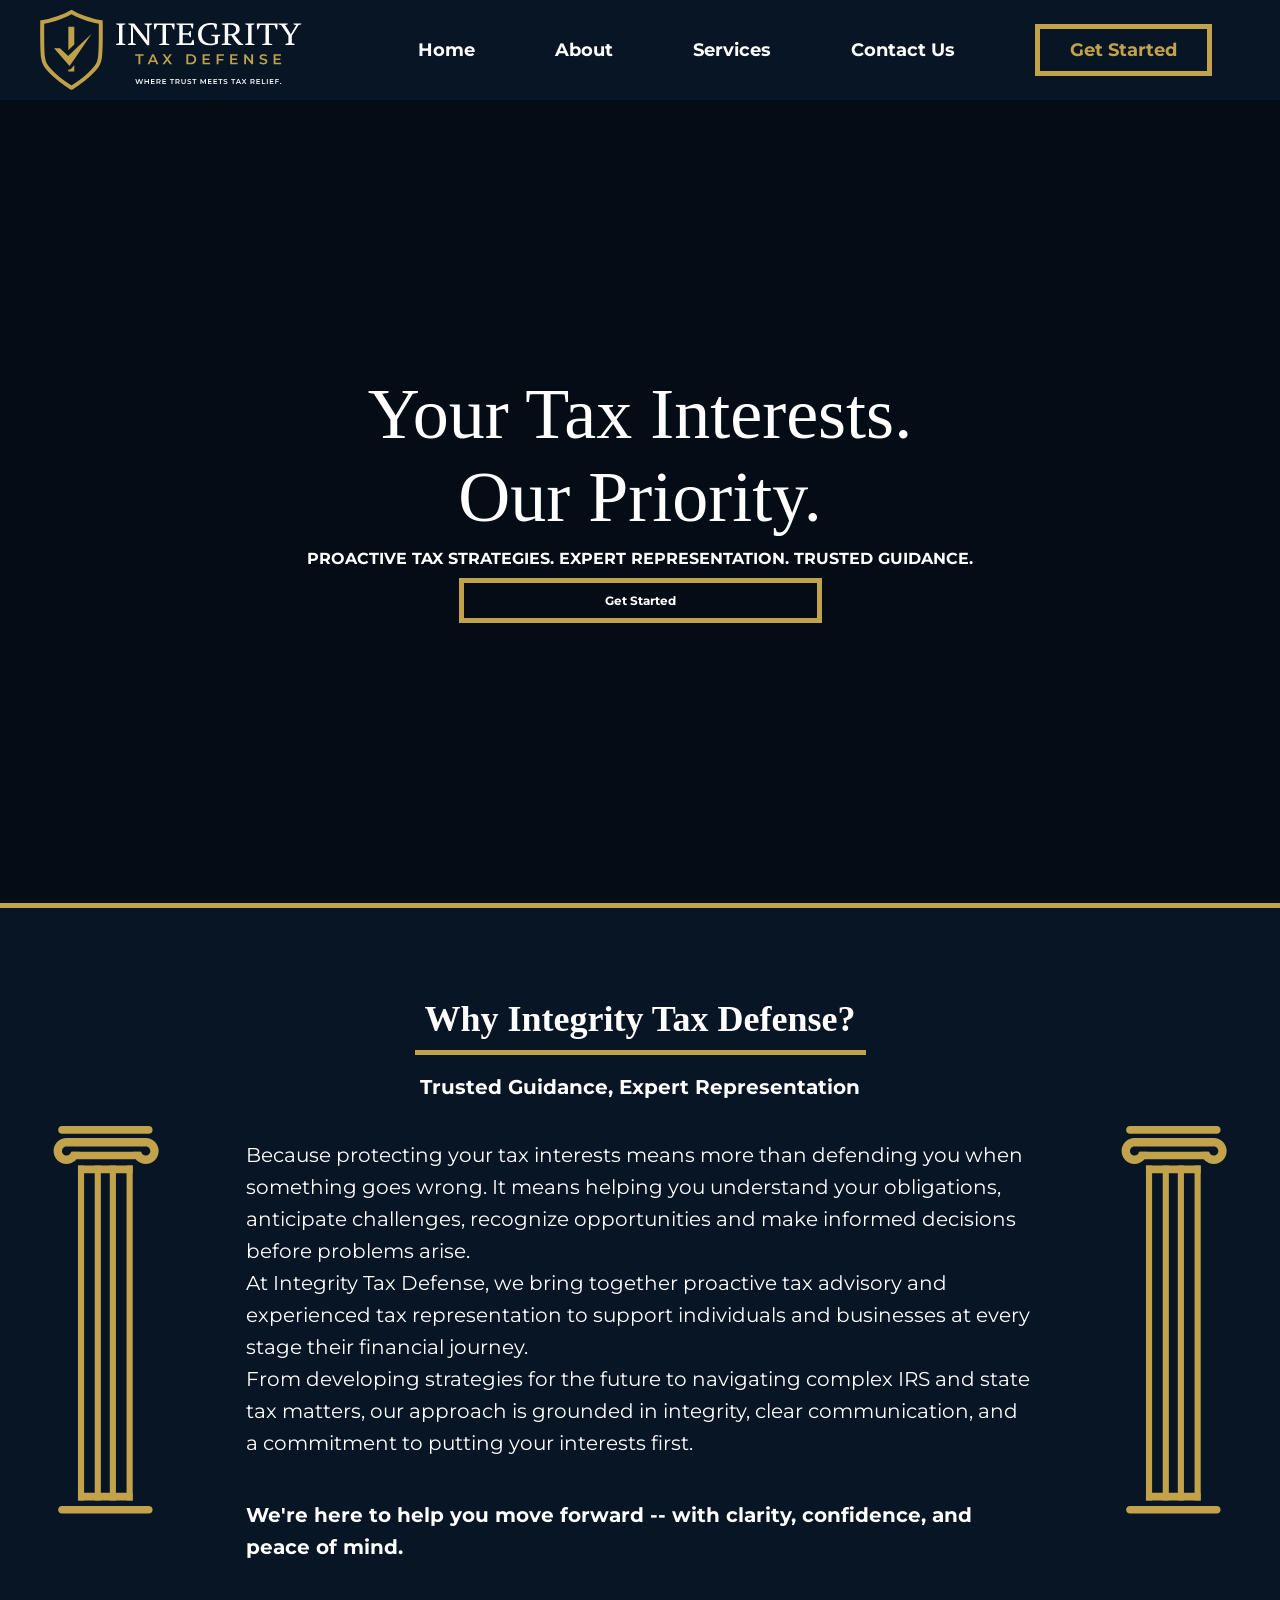
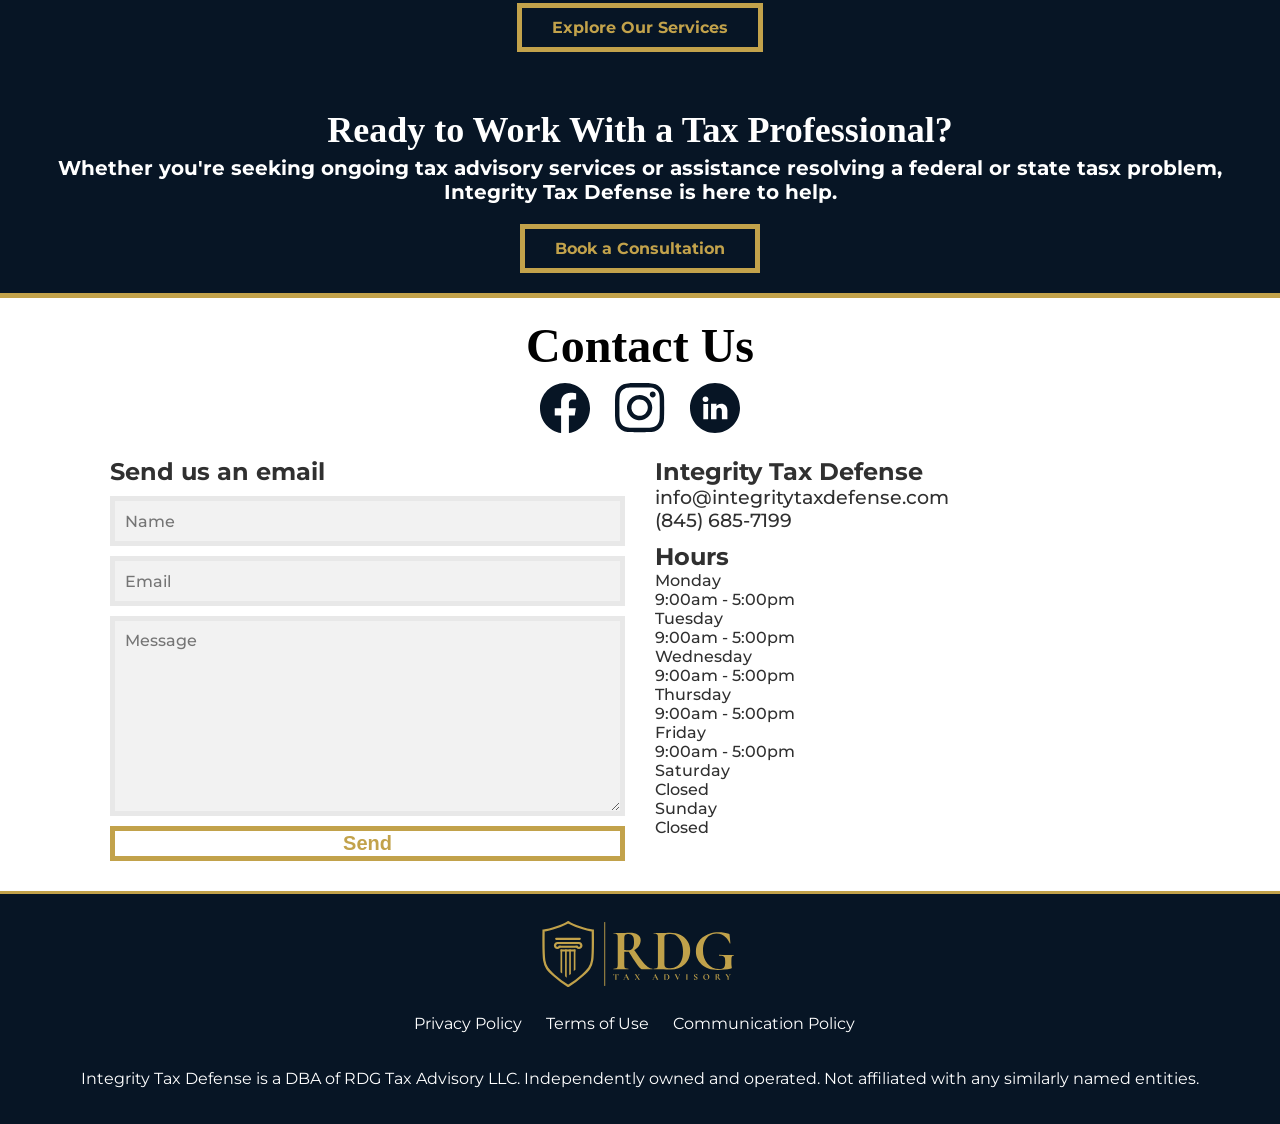
==== commit 4ecacd55: "about page and nav fix" ====
--- a/index.html
+++ b/index.html
@@ -30,8 +30,8 @@
         </div>
         <ul class="menu">
             <li><a href="index.html">Home</a></li>
-            <li><a href="pages/about.html">About</a></li>
-            <li><a href="pages/services.html">Services</a></li>
+            <li><a href="about.html">About</a></li>
+            <li><a href="services.html">Services</a></li>
             <li><a href="index.html#contact-us">Contact Us</a></li>
             <li><a class="get-started" href="https://calendly.com/integritytaxdefense">Get Started</a></li>
         </ul>
@@ -48,8 +48,8 @@
 
         <ul id="mobile-navigation" class="mobile-navigation">
             <li><a href="index.html">Home</a></li>
-            <li><a href="pages/about.html">About</a></li>
-            <li><a href="pages/services.html">Services</a></li>
+            <li><a href="about.html">About</a></li>
+            <li><a href="services.html">Services</a></li>
             <li><a href="index.html#contact-us">Contact Us</a></li>
         </ul>
     </nav>
@@ -67,7 +67,22 @@
     </section>
 
     <!-- ABOUT SECTION -->
-    <section class="about">
+    <section class="about" style="gap: 50px;">
+        <svg width="175" height="600" viewBox="0 0 175 600" fill="none" xmlns="http://www.w3.org/2000/svg">
+            <path d="M26.5746 26.3454H148.375V38.9454H26.5746V26.3454Z" fill="#C2A24B"/>
+            <path d="M35.8911 46.8872H138.982V58.3418H35.8911V46.8872Z" fill="#C2A24B"/>
+            <path d="M27.8726 26.2689C35.7684 26.2689 42.5663 30.9685 45.6225 37.723H26.7274V38.9657C23.4771 39.5111 21.0001 42.3362 21 45.7415C21 49.5372 24.0769 52.614 27.8726 52.6141C31.278 52.6141 34.1031 50.1371 34.6484 46.8867H47.3107C46.7179 57.1081 38.2426 65.2141 27.8726 65.2141C17.1181 65.214 8.39999 56.496 8.39999 45.7415C8.40008 34.9871 17.1182 26.269 27.8726 26.2689Z" fill="#C2A24B"/>
+            <path d="M146.999 26.2689C157.754 26.2689 166.472 34.9871 166.472 45.7415C166.472 56.4959 157.754 65.2141 146.999 65.2141C136.629 65.214 128.154 57.108 127.561 46.8867H140.224C140.769 50.137 143.594 52.614 146.999 52.6141C150.795 52.6141 153.872 49.5372 153.872 45.7415C153.872 42.3364 151.395 39.5105 148.145 38.9649V37.723H129.249C132.306 30.9685 139.104 26.269 146.999 26.2689Z" fill="#C2A24B"/>
+            <path d="M45.0546 67.5054H127.375V79.2654H45.0546V67.5054Z" fill="#C2A24B"/>
+            <path d="M45.0546 559.745H127.375V571.505H45.0546V559.745Z" fill="#C2A24B"/>
+            <path d="M45.0546 67.5054H54.2946V571.505H45.0546V67.5054Z" fill="#C2A24B"/>
+            <path d="M70.2546 67.5054H79.4946V571.505H70.2546V67.5054Z" fill="#C2A24B"/>
+            <path d="M92.9346 67.5054H102.175V571.505H92.9346V67.5054Z" fill="#C2A24B"/>
+            <path d="M118.135 67.5054H127.375V571.505H118.135V67.5054Z" fill="#C2A24B"/>
+            <path d="M15.2728 14.1272C15.2728 10.9642 17.837 8.39996 21 8.39996H151.582C154.745 8.39996 157.309 10.9642 157.309 14.1272C157.309 17.2903 154.745 19.8545 151.582 19.8545H21C17.837 19.8545 15.2728 17.2903 15.2728 14.1272Z" fill="#C2A24B"/>
+            <path d="M15.2728 585.327C15.2728 582.164 17.837 579.6 21 579.6H151.582C154.745 579.6 157.309 582.164 157.309 585.327C157.309 588.49 154.745 591.055 151.582 591.055H21C17.837 591.055 15.2728 588.49 15.2728 585.327Z" fill="#C2A24B"/>
+        </svg>
+
         <div class="about-content">
             <h1>Why Integrity Tax Defense?</h1>
             <h2>Trusted Guidance, Expert Representation</h2>
@@ -82,6 +97,21 @@
                 <a href="services.html">Explore Our Services</a>
             </div>
         </div>
+
+        <svg width="175" height="600" viewBox="0 0 175 600" fill="none" xmlns="http://www.w3.org/2000/svg">
+            <path d="M26.5746 26.3454H148.375V38.9454H26.5746V26.3454Z" fill="#C2A24B"/>
+            <path d="M35.8911 46.8872H138.982V58.3418H35.8911V46.8872Z" fill="#C2A24B"/>
+            <path d="M27.8726 26.2689C35.7684 26.2689 42.5663 30.9685 45.6225 37.723H26.7274V38.9657C23.4771 39.5111 21.0001 42.3362 21 45.7415C21 49.5372 24.0769 52.614 27.8726 52.6141C31.278 52.6141 34.1031 50.1371 34.6484 46.8867H47.3107C46.7179 57.1081 38.2426 65.2141 27.8726 65.2141C17.1181 65.214 8.39999 56.496 8.39999 45.7415C8.40008 34.9871 17.1182 26.269 27.8726 26.2689Z" fill="#C2A24B"/>
+            <path d="M146.999 26.2689C157.754 26.2689 166.472 34.9871 166.472 45.7415C166.472 56.4959 157.754 65.2141 146.999 65.2141C136.629 65.214 128.154 57.108 127.561 46.8867H140.224C140.769 50.137 143.594 52.614 146.999 52.6141C150.795 52.6141 153.872 49.5372 153.872 45.7415C153.872 42.3364 151.395 39.5105 148.145 38.9649V37.723H129.249C132.306 30.9685 139.104 26.269 146.999 26.2689Z" fill="#C2A24B"/>
+            <path d="M45.0546 67.5054H127.375V79.2654H45.0546V67.5054Z" fill="#C2A24B"/>
+            <path d="M45.0546 559.745H127.375V571.505H45.0546V559.745Z" fill="#C2A24B"/>
+            <path d="M45.0546 67.5054H54.2946V571.505H45.0546V67.5054Z" fill="#C2A24B"/>
+            <path d="M70.2546 67.5054H79.4946V571.505H70.2546V67.5054Z" fill="#C2A24B"/>
+            <path d="M92.9346 67.5054H102.175V571.505H92.9346V67.5054Z" fill="#C2A24B"/>
+            <path d="M118.135 67.5054H127.375V571.505H118.135V67.5054Z" fill="#C2A24B"/>
+            <path d="M15.2728 14.1272C15.2728 10.9642 17.837 8.39996 21 8.39996H151.582C154.745 8.39996 157.309 10.9642 157.309 14.1272C157.309 17.2903 154.745 19.8545 151.582 19.8545H21C17.837 19.8545 15.2728 17.2903 15.2728 14.1272Z" fill="#C2A24B"/>
+            <path d="M15.2728 585.327C15.2728 582.164 17.837 579.6 21 579.6H151.582C154.745 579.6 157.309 582.164 157.309 585.327C157.309 588.49 154.745 591.055 151.582 591.055H21C17.837 591.055 15.2728 588.49 15.2728 585.327Z" fill="#C2A24B"/>
+        </svg>
     </section>
 
     <section class="band">
--- a/styles.css
+++ b/styles.css
@@ -90,6 +90,8 @@
         .get-started {
             background: transparent;
             outline: none;
+            white-space: nowrap;
+            flex-shrink: 0;
             border: 5px solid var(--gold);
             cursor: pointer;
             
@@ -241,7 +243,7 @@
     width: 100%;
     height: auto;
     padding: 3rem;
-    gap: 20px;
+    padding-bottom: 0;
 
     .about-button {
         display: flex;
@@ -273,9 +275,8 @@
         justify-content: center;
         align-items: center;
 
-        width: 60%;
+        width: 100%;
         padding: 2rem;
-
         color: var(--white);
 
         h1 {
@@ -303,14 +304,67 @@
             font-weight: var(--font-bold);
         }
     }
-
-    img {
+    
+    .about-image {
         aspect-ratio: 1;
         object-fit: cover;
 
         border-radius: 100%;
         width: 40%;
         border: 5px solid var(--gold)
+    }
+}
+
+.philosophy {
+    display: flex;
+    flex-direction: row;
+    justify-content: center;
+    align-items: flex-start;
+    gap: 20px;
+
+    width: 100%;
+    color: var(--black);
+
+    .card {
+        display: grid;
+        grid-template-columns: min-content 1fr;
+        z-index: 2;
+
+        color: var(--white);
+        border-radius: 30px;
+        padding: 1rem;
+        gap: 10px;
+        width: 25%;
+
+        h2 {
+            margin: 0;
+            align-self: center;
+            font-family: var(--font-serif);
+        }
+
+        p {
+            margin: 0;
+            grid-column: span 2;
+            font-size: 18px;
+        }
+
+        .number {
+            display: flex;
+            justify-content: center;
+            align-items: center;
+
+            border-radius: 100%;
+            background-color: var(--gold);
+            height: 50px;
+            width: 50px;
+
+            h3 {
+                margin: 0;
+                color: white;
+                font-family: var(--font-serif);
+                line-height: 1;
+            }
+        }
     }
 }
 
@@ -319,64 +373,65 @@
     flex-direction: column;
     justify-content: center;
     align-items: center;
-    box-sizing: border-box;
 
     width: 100%;
-    padding: 1rem 21rem;
-    border-bottom: 5px solid var(--gold);
-
-    h1 {
-        margin: 0;
-        font-size: 36px;
-        font-family: var(--font-serif);
-    }
-    p {
-        margin: 0;
-        line-height: 1.6;
-        font-size: 20px;
-        color: var(--white);
-    }
-
-    .enrolled-agent-info {
-            margin: 20px;
+    padding: 2rem;
+    color: var(--white);
+
+    .mtf-title {
+        display: flex;
+        flex-direction: row;
+        justify-content: center;
+        align-items: center;
+
+        h1 {
+            margin: 0 0 20px;
+            padding: 10px;
+            border-bottom: 5px solid var(--gold);
+            font-size: 24px;
+            font-family: var(--font-serif);
+            font-size: 36px;
+            text-align: center;
+        }
+    }
+
+    .founder-information {
+        display: grid;
+        grid-template-columns: min-content 1fr;
+        height: min-content;
+
+        gap: 0 20px;
+
+        .headshot {
+            border-radius: 100%;
+            width: 150px;
+            grid-row: span 3;
+        }
+
+        h2 {
+            align-self: flex-end;
+            margin: 0;
+            font-size: 36px;
+            font-family: var(--font-serif);
+        }
+
+        h3 {
+            align-self: center;
+            margin: 0;
+            font-family: var(--font-sans);
+        }
+
+        .credentials {
+            align-self: flex-start;
             display: flex;
-            align-items: center;
-            justify-content: center;
-            
-            width: 50%;
-            gap: 15px;
-
-            .headshot {
-                grid-row: span 2;
-                grid-column: span 1;
-                img {
-                    border-radius: 50%;
-                    aspect-ratio: 1;
-                    width: 100px;
-                }
-            }
-
-            .name-and-title {
-                display: flex;
-                flex-direction: column;
-                height: auto;
-                grid-row: span 2;
-
-                h2 {
-                    margin: 0;
-                    grid-row: span 2;
-                    font-size: 24px;
-                    font-family: var(--font-serif);
-                    font-weight: var(--font-bold);
-                }
-                h3 {
-                    margin: 0;
-                    font-size: 24px;
-                    font-weight: var(--font-regular);
-                }
-            }
-            
-        }
+            flex-direction: row;
+            gap: 5px;
+
+            img {
+                height: 36px;
+            }
+        }
+    }
 }
 
 /* --- BAND --- */
@@ -823,6 +878,11 @@
     }
 }
 
+@media screen and (max-width: 1200px) {
+    nav .menu {
+        gap: 2rem;
+    }
+}
 
 
 @media screen and (max-width: 900px) {
@@ -852,8 +912,8 @@
         width: 100%;
     }
 
-    .meet-the-founder {
-        padding: 2rem;
+    .about svg {
+        display: none;
     }
 
     .steps {
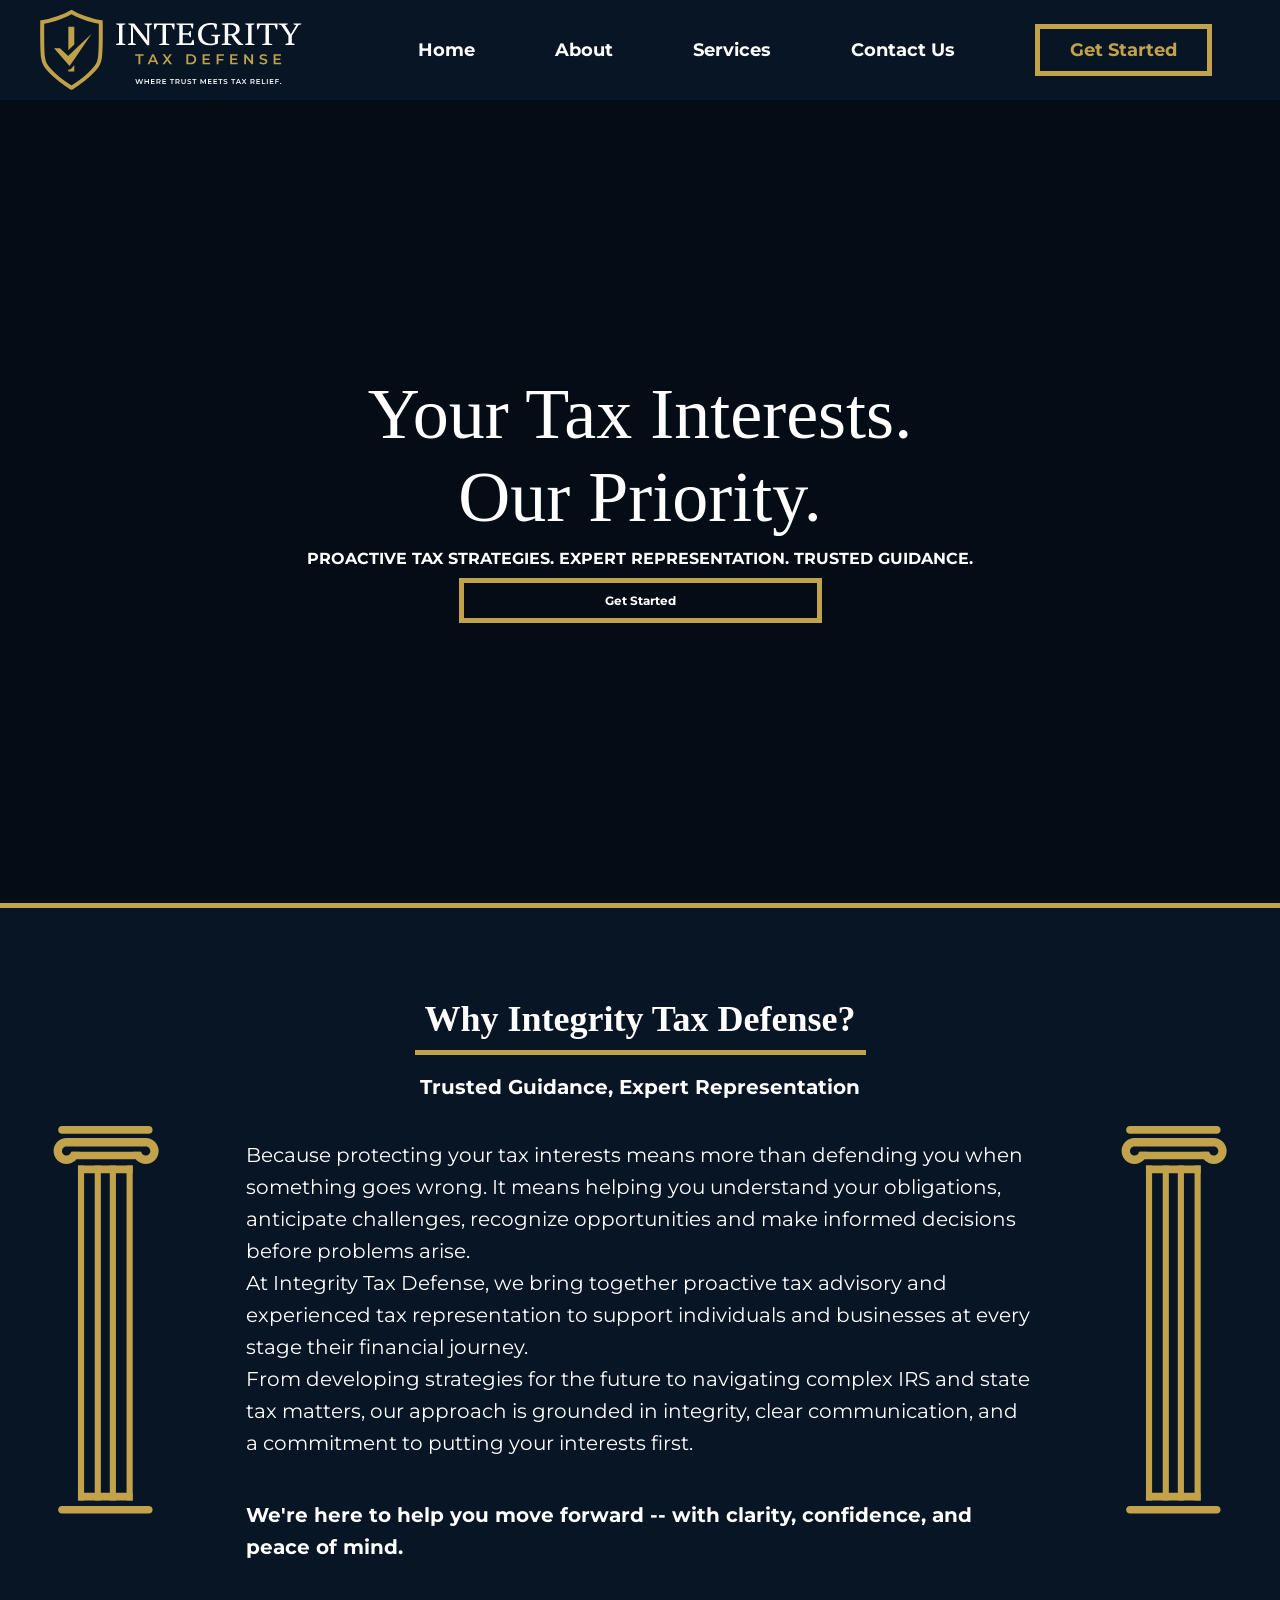
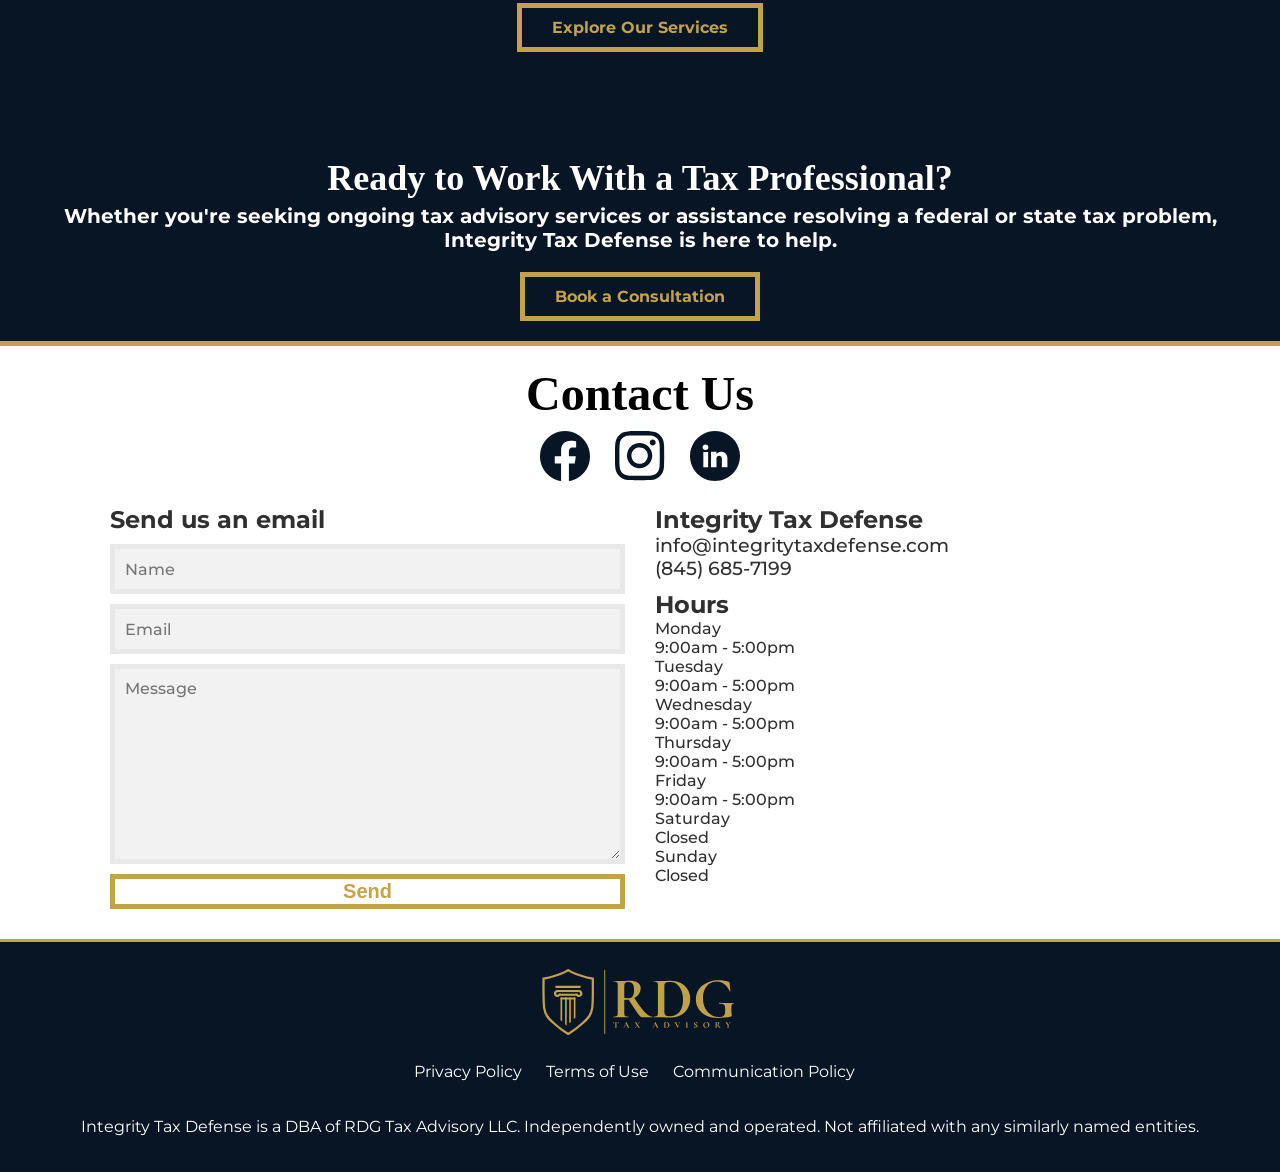
==== commit 0faae8e2: "fix image src's and about page (maybe)" ====
--- a/index.html
+++ b/index.html
@@ -116,7 +116,7 @@
 
     <section class="band">
         <h1> Ready to Work With a Tax Professional?</h1>
-        <h2>Whether you're seeking ongoing tax advisory services or assistance resolving a federal or state tasx problem, Integrity Tax Defense is here to help.</h2>
+        <h2>Whether you're seeking ongoing tax advisory services or assistance resolving a federal or state tax problem,<br> Integrity Tax Defense is here to help.</h2>
         <a href="https://calendly.com/integritytaxdefense">Book a Consultation</a>
     </section>
 
--- a/styles.css
+++ b/styles.css
@@ -243,7 +243,6 @@
     width: 100%;
     height: auto;
     padding: 3rem;
-    padding-bottom: 0;
 
     .about-button {
         display: flex;
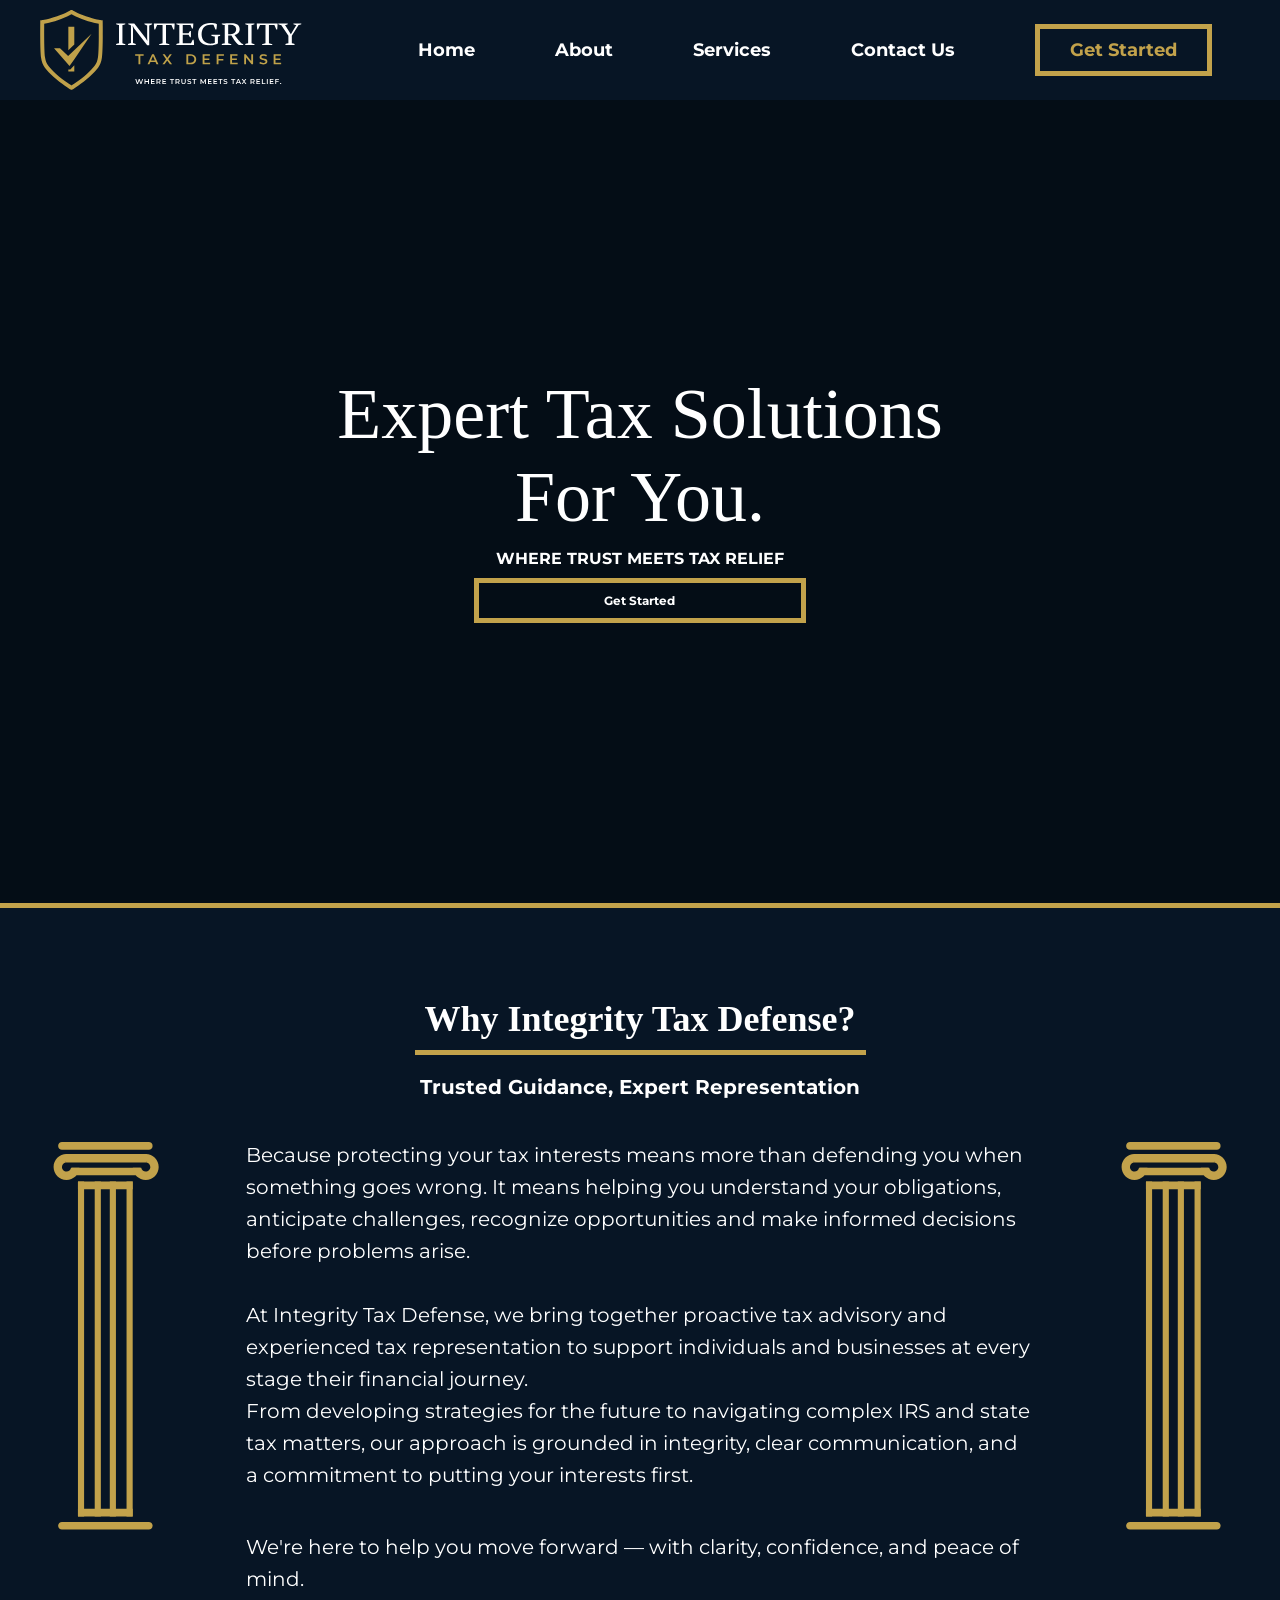
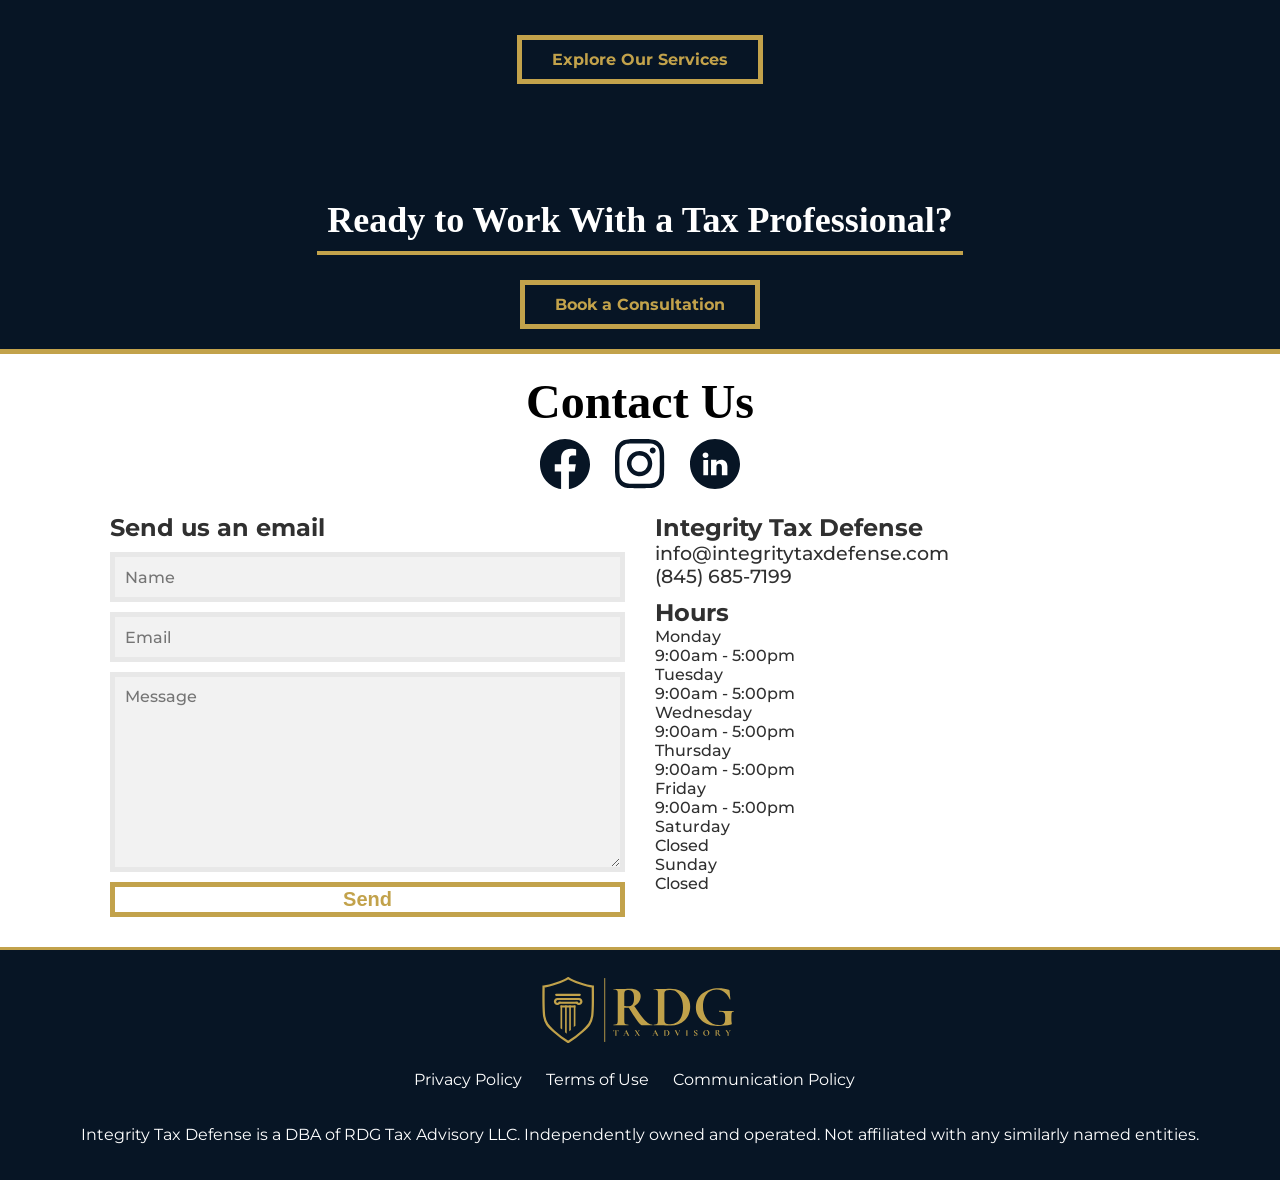
==== commit ad3a1bce: "fixed mobile philosophy layout" ====
--- a/index.html
+++ b/index.html
@@ -59,8 +59,8 @@
      <!-- HERO SECTION -->
     <section class="hero">
         <div class="hero-content">
-            <h1>Your Tax Interests.<br>Our Priority.</h1>
-            <p class="hero-subtitle">PROACTIVE TAX STRATEGIES. EXPERT REPRESENTATION. TRUSTED GUIDANCE.</p>
+            <h1>Expert Tax Solutions<br>For You.</h1>
+            <p class="hero-subtitle">WHERE TRUST MEETS TAX RELIEF</p>
             <a href="https://calendly.com/integritytaxdefense" class="btn-hero">Get Started</a>
         </div>
 
@@ -88,11 +88,11 @@
             <h2>Trusted Guidance, Expert Representation</h2>
             <p>
                 Because protecting your tax interests means more than defending you when something goes wrong.
-                It means helping you understand your obligations, anticipate challenges, recognize opportunities and make informed decisions before problems arise.<br>
+                It means helping you understand your obligations, anticipate challenges, recognize opportunities and make informed decisions before problems arise.<br><br>
                 At Integrity Tax Defense, we bring together proactive tax advisory and experienced tax representation to support individuals and businesses at every stage their financial journey.<br>
                 From developing strategies for the future to navigating complex IRS and state tax matters, our approach is grounded in integrity, clear communication, and a commitment to putting your interests first.
             </p>
-            <p class="p-bold">We're here to help you move forward -- with clarity, confidence, and peace of mind.</p>
+            <p>We're here to help you move forward — with clarity, confidence, and peace of mind.</p>
             <div class="about-button">
                 <a href="services.html">Explore Our Services</a>
             </div>
@@ -116,7 +116,6 @@
 
     <section class="band">
         <h1> Ready to Work With a Tax Professional?</h1>
-        <h2>Whether you're seeking ongoing tax advisory services or assistance resolving a federal or state tax problem,<br> Integrity Tax Defense is here to help.</h2>
         <a href="https://calendly.com/integritytaxdefense">Book a Consultation</a>
     </section>
 
--- a/styles.css
+++ b/styles.css
@@ -427,7 +427,7 @@
             gap: 5px;
 
             img {
-                height: 36px;
+                height: 45px;
             }
         }
     }
@@ -448,8 +448,10 @@
 
     h1 {
         margin: 5px;
+        padding: 10px;
         font-size: 36px;
         font-family: var(--font-serif);
+        border-bottom: 4px solid var(--gold);
     }
 
     h2 {
@@ -941,4 +943,15 @@
     .services .advisory-image {
         order: 2;
     }
+
+    .philosophy {
+        display: flex;
+        flex-direction: column;
+        align-items: center;
+    }
+
+    .philosophy .card {
+        width: fit-content;
+        padding: 30px;
+    }
 }
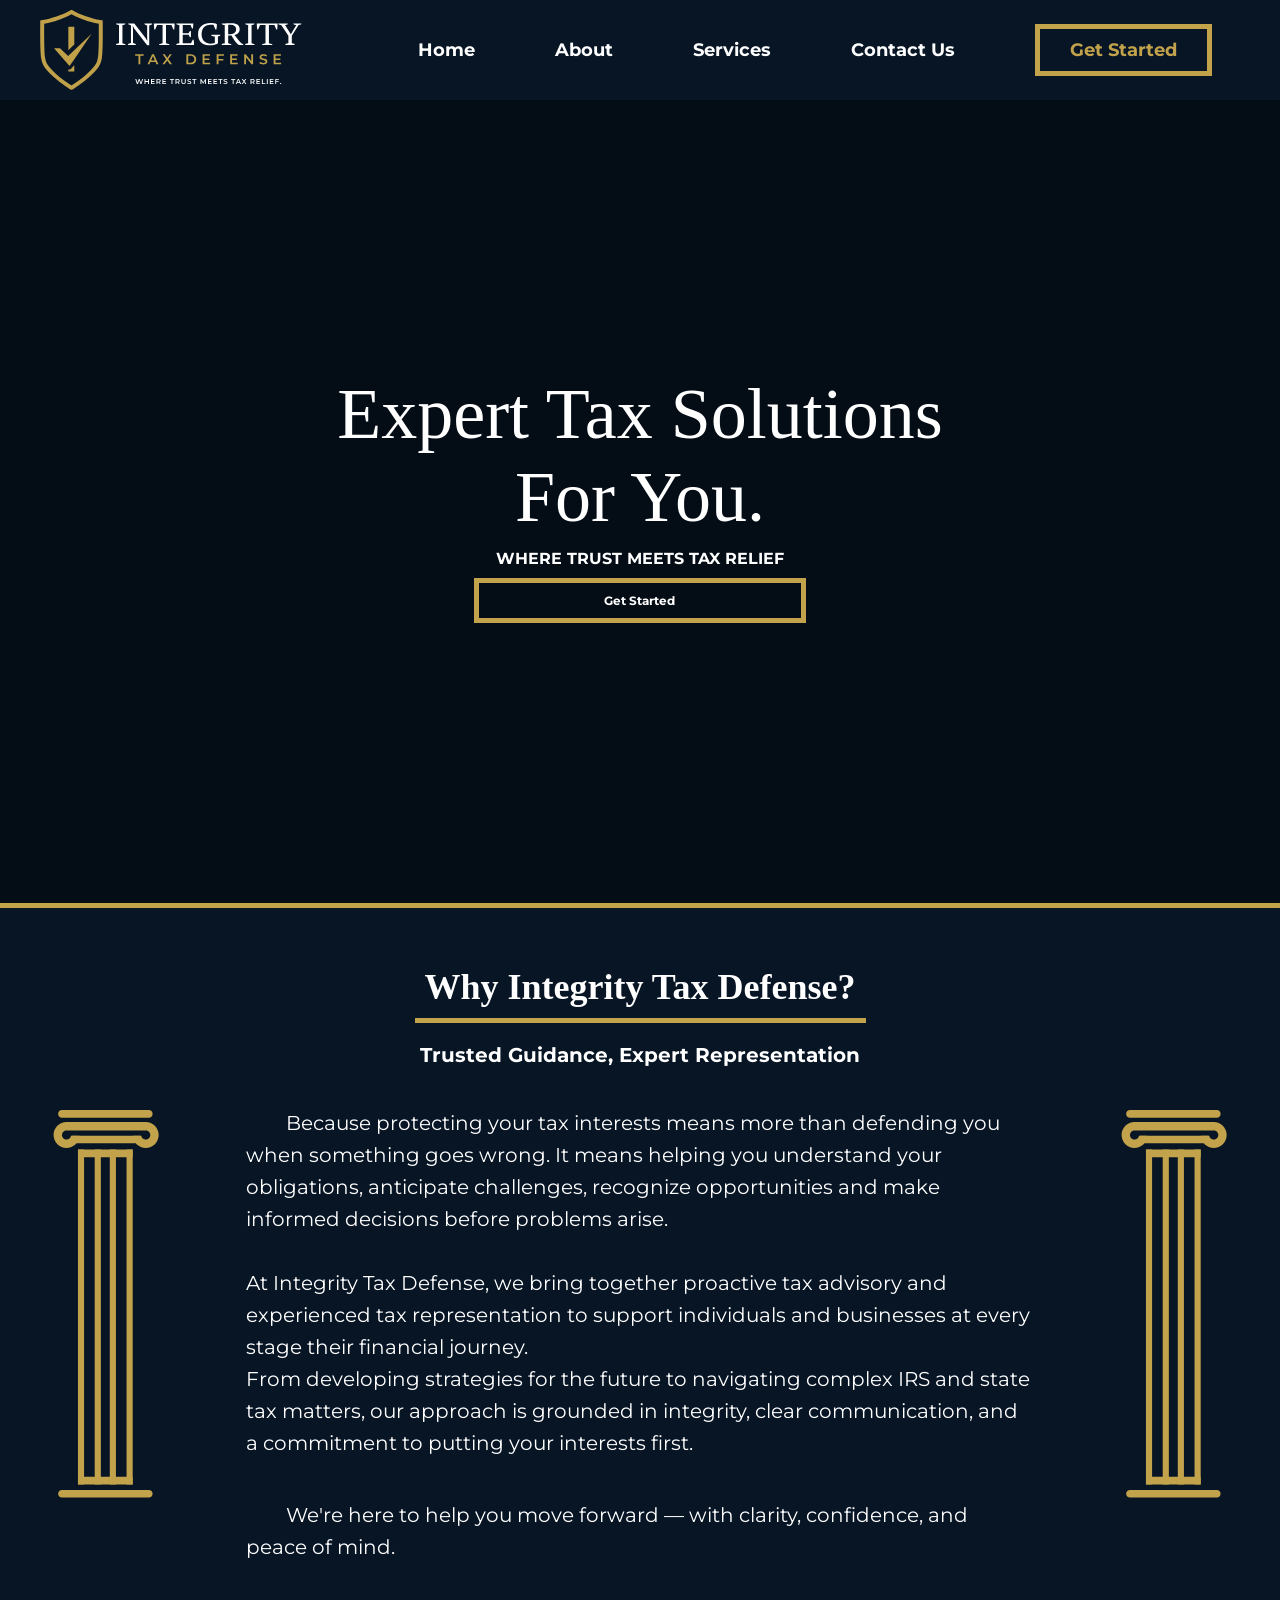
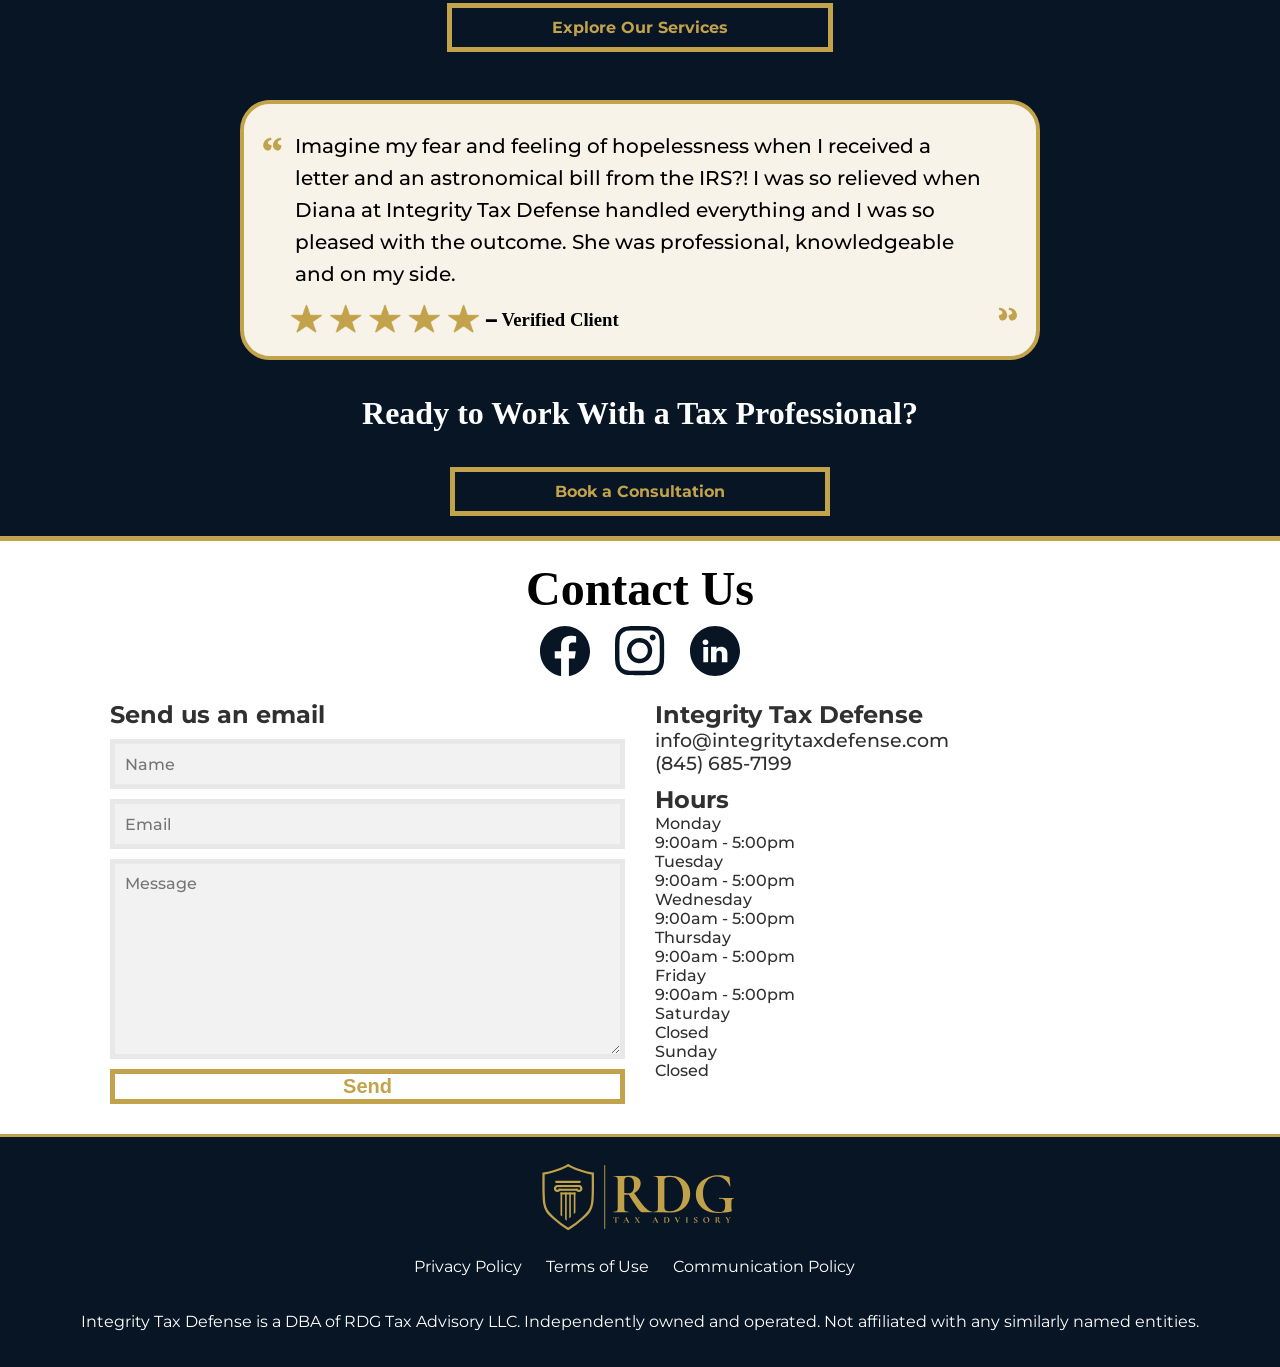
==== commit 8b070203: "Testimonial, Redone MTF, general style changes" ====
--- a/index.html
+++ b/index.html
@@ -114,6 +114,25 @@
         </svg>
     </section>
 
+    <section class="testimonials">
+        <svg width="100" height="50" viewBox="0 0 19 26" fill="none" xmlns="http://www.w3.org/2000/svg">
+            <path d="M16.164 8.992C15.228 9.232 14.508 9.592 14.004 10.072C13.524 10.528 13.308 11.08 13.356 11.728C13.668 12.112 14.052 12.424 14.508 12.664C14.988 12.88 15.492 13.072 16.02 13.24C16.14 13.672 16.152 14.116 16.056 14.572C15.984 15.004 15.828 15.412 15.588 15.796C15.348 16.156 15.06 16.468 14.724 16.732C14.412 16.996 14.088 17.152 13.752 17.2C13.248 17.176 12.756 17.08 12.276 16.912C11.796 16.72 11.376 16.456 11.016 16.12C10.656 15.784 10.356 15.388 10.116 14.932C9.9 14.452 9.792 13.912 9.792 13.312C9.792 12.592 9.936 11.908 10.224 11.26C10.512 10.588 10.908 9.988 11.412 9.46C11.94 8.932 12.564 8.488 13.284 8.128C14.004 7.744 14.796 7.48 15.66 7.336L16.164 8.992ZM8.784 8.992C7.848 9.232 7.128 9.592 6.624 10.072C6.144 10.528 5.928 11.08 5.976 11.728C6.288 12.112 6.672 12.424 7.128 12.664C7.608 12.88 8.112 13.072 8.64 13.24C8.76 13.672 8.772 14.116 8.676 14.572C8.604 15.004 8.448 15.412 8.208 15.796C7.968 16.156 7.68 16.468 7.344 16.732C7.032 16.996 6.708 17.152 6.372 17.2C5.868 17.176 5.376 17.08 4.896 16.912C4.416 16.72 3.996 16.456 3.636 16.12C3.276 15.784 2.976 15.388 2.736 14.932C2.52 14.452 2.412 13.912 2.412 13.312C2.412 12.592 2.556 11.908 2.844 11.26C3.132 10.588 3.528 9.988 4.032 9.46C4.56 8.932 5.184 8.488 5.904 8.128C6.624 7.744 7.416 7.48 8.28 7.336L8.784 8.992Z" fill="#C2A24B"/>
+        </svg>
+        <div class="quote">
+            <p>
+                Imagine my fear and feeling of hopelessness when I received a letter and an astronomical bill from the IRS?!
+                I was so relieved when Diana at Integrity Tax Defense handled everything and I was so pleased with the outcome. She was professional, knowledgeable and on my side.<br>
+            </p>
+            <div class="name-and-rating">
+                <img src="visuals/five_stars.png">
+                <h3>‒ Verified Client</h3>
+            </div>
+        </div>
+        <svg width="100" height="50" style="transform: scaleX(-1); align-self: flex-end;"viewBox="0 0 19 26" fill="none" xmlns="http://www.w3.org/2000/svg">
+            <path d="M16.164 8.992C15.228 9.232 14.508 9.592 14.004 10.072C13.524 10.528 13.308 11.08 13.356 11.728C13.668 12.112 14.052 12.424 14.508 12.664C14.988 12.88 15.492 13.072 16.02 13.24C16.14 13.672 16.152 14.116 16.056 14.572C15.984 15.004 15.828 15.412 15.588 15.796C15.348 16.156 15.06 16.468 14.724 16.732C14.412 16.996 14.088 17.152 13.752 17.2C13.248 17.176 12.756 17.08 12.276 16.912C11.796 16.72 11.376 16.456 11.016 16.12C10.656 15.784 10.356 15.388 10.116 14.932C9.9 14.452 9.792 13.912 9.792 13.312C9.792 12.592 9.936 11.908 10.224 11.26C10.512 10.588 10.908 9.988 11.412 9.46C11.94 8.932 12.564 8.488 13.284 8.128C14.004 7.744 14.796 7.48 15.66 7.336L16.164 8.992ZM8.784 8.992C7.848 9.232 7.128 9.592 6.624 10.072C6.144 10.528 5.928 11.08 5.976 11.728C6.288 12.112 6.672 12.424 7.128 12.664C7.608 12.88 8.112 13.072 8.64 13.24C8.76 13.672 8.772 14.116 8.676 14.572C8.604 15.004 8.448 15.412 8.208 15.796C7.968 16.156 7.68 16.468 7.344 16.732C7.032 16.996 6.708 17.152 6.372 17.2C5.868 17.176 5.376 17.08 4.896 16.912C4.416 16.72 3.996 16.456 3.636 16.12C3.276 15.784 2.976 15.388 2.736 14.932C2.52 14.452 2.412 13.912 2.412 13.312C2.412 12.592 2.556 11.908 2.844 11.26C3.132 10.588 3.528 9.988 4.032 9.46C4.56 8.932 5.184 8.488 5.904 8.128C6.624 7.744 7.416 7.48 8.28 7.336L8.784 8.992Z" fill="#C2A24B"/>
+        </svg>
+    </section>
+
     <section class="band">
         <h1> Ready to Work With a Tax Professional?</h1>
         <a href="https://calendly.com/integritytaxdefense">Book a Consultation</a>
--- a/styles.css
+++ b/styles.css
@@ -6,7 +6,7 @@
 
     --white: #ffffff;
     --black: #000000;
-    --off-white: #ecede9;
+    --off-white: #F7F3E8;
     --text-light: #E6E6E6;
     --sub-text: #303030;
 
@@ -242,7 +242,7 @@
 
     width: 100%;
     height: auto;
-    padding: 3rem;
+    padding: 1rem 3rem;
 
     .about-button {
         display: flex;
@@ -256,7 +256,7 @@
 
             border: 5px solid var(--gold);
             color: var(--gold);
-            padding: 10px 30px;
+            padding: 10px 100px;
             font-weight: var(--font-bold);
             
             transition: background .25s, color .25s;
@@ -295,6 +295,7 @@
             text-align: center;
         }
         p {
+            text-indent: 2em;
             line-height: 1.6;
             font-size: 20px;
         }
@@ -314,67 +315,17 @@
     }
 }
 
-.philosophy {
-    display: flex;
-    flex-direction: row;
-    justify-content: center;
-    align-items: flex-start;
-    gap: 20px;
-
-    width: 100%;
-    color: var(--black);
-
-    .card {
-        display: grid;
-        grid-template-columns: min-content 1fr;
-        z-index: 2;
-
-        color: var(--white);
-        border-radius: 30px;
-        padding: 1rem;
-        gap: 10px;
-        width: 25%;
-
-        h2 {
-            margin: 0;
-            align-self: center;
-            font-family: var(--font-serif);
-        }
-
-        p {
-            margin: 0;
-            grid-column: span 2;
-            font-size: 18px;
-        }
-
-        .number {
-            display: flex;
-            justify-content: center;
-            align-items: center;
-
-            border-radius: 100%;
-            background-color: var(--gold);
-            height: 50px;
-            width: 50px;
-
-            h3 {
-                margin: 0;
-                color: white;
-                font-family: var(--font-serif);
-                line-height: 1;
-            }
-        }
-    }
-}
-
+/* --- MEET THE FOUNDER -- */
 .meet-the-founder {
     display: flex;
     flex-direction: column;
     justify-content: center;
     align-items: center;
+    box-sizing: border-box;
 
     width: 100%;
     padding: 2rem;
+    padding-bottom: 0;
     color: var(--white);
 
     .mtf-title {
@@ -389,7 +340,7 @@
             border-bottom: 5px solid var(--gold);
             font-size: 24px;
             font-family: var(--font-serif);
-            font-size: 36px;
+            font-size: 32px;
             text-align: center;
         }
     }
@@ -410,7 +361,7 @@
         h2 {
             align-self: flex-end;
             margin: 0;
-            font-size: 36px;
+            font-size: 32px;
             font-family: var(--font-serif);
         }
 
@@ -428,7 +379,20 @@
 
             img {
                 height: 45px;
-            }
+                width: min-content;
+            }
+        }
+    }
+
+    .mtf-content {
+        width: fit-content;
+        padding: 2rem 15rem;
+
+        p {
+            text-indent: 2em;
+            margin: 0;
+            line-height: 1.6;
+            font-size: 20px;
         }
     }
 }
@@ -449,9 +413,8 @@
     h1 {
         margin: 5px;
         padding: 10px;
-        font-size: 36px;
+        font-size: 32px;
         font-family: var(--font-serif);
-        border-bottom: 4px solid var(--gold);
     }
 
     h2 {
@@ -465,10 +428,9 @@
         cursor: pointer;
         text-decoration: none;
 
-
         border: 5px solid var(--gold);
         color: var(--gold);
-        padding: 10px 30px;
+        padding: 10px 100px;
         font-weight: var(--font-bold);
         
         transition: background .25s, color .25s;
@@ -478,6 +440,53 @@
             color: var(--navy);
         }
     }
+}
+
+/* -- QUOTES -- */
+.testimonials {
+    display: flex;
+    flex-direction: row;
+
+    margin: 0 15rem;
+    padding: 1rem;
+    background-color: var(--off-white);
+
+    border: 4px solid var(--gold);
+    border-radius: 30px;
+
+    .quote {
+        display: flex;
+        flex-direction: column;
+
+        p {
+            margin: 10px;
+            width: fit-content;
+
+            color: var(--black);
+            font-family: var(--font-sans);
+            font-weight: var(--font-semi-bold);
+            font-size: 20px;
+            line-height: 1.6;
+        }
+
+        .name-and-rating {
+            display: flex;
+            flex-direction: row;
+            align-items: center;
+
+            img {
+                height: 40px;
+                width: 200px;
+            }
+
+            h3 {
+                margin: 0;
+                color: var(--black);
+                font-family: var(--font-serif);
+                font-weight: var(--font-bold);
+            }
+        }
+    } 
 }
 
 /* --- SERVICES --- */
@@ -559,7 +568,6 @@
         }
     }
 }
-
 .services-mobile {
     display: none;
     flex-direction: column;
@@ -684,24 +692,24 @@
         display: grid;
         grid-template-columns: 1fr 1fr;
         align-items: top;
-        gap: 4rem;
-        max-width: 900px;
-        margin: 0 auto;
+        gap: 2rem;
+        padding: 0 10rem;
 
         .text {
             display: flex;
             flex-direction: column;
 
             h1 {
-            font-family: var(--font-sans);
-            font-size: 2rem;
-            font-weight: 700;
-            color: var(--navy);
-            margin-bottom: 1rem;
+                font-family: var(--font-sans);
+                font-size: 2rem;
+                font-weight: 700;
+                color: var(--navy);
+                margin-bottom: 1rem;
             }
 
             p {
-                font-size: .95rem;
+                font-size: 16px;
+                font-weight: var(--font-semi-bold);
                 line-height: 1.85;
                 color: var(--sub-text)
             }
@@ -887,71 +895,81 @@
 
 
 @media screen and (max-width: 900px) {
+    /* NAV MOBILE -- */
     nav .logo {
         width: 200px;
     }
     nav .menu {
         display: none;
     }
-
     nav .mobile-menu {
         display: flex;
     }
 
+    /* -- ABOUT MOBILE -- */
     .about {
         display: flex;
         flex-direction: column;
         align-items: center;
         gap: 5px;
     }
-
-    .about img {
-        width: 70%;
-    }
-
+    .about .about-image {
+        width: 100%;
+    }
     .about .about-content{
         width: 100%;
     }
-
     .about svg {
         display: none;
     }
 
-    .steps {
-        padding: 50px;
-    }
-    .steps .steps-content {
-        display: flex;
-        flex-direction: column;
-    }
+    /* -- STEPS MOBILE -- */
 
     .steps .steps-nav .step-line {
         width: 50px;
     }
 
+    .steps .steps-content {
+        display: flex;
+        flex-direction: column;
+        gap: 1rem;
+        padding: 0;
+    }
+
+    /* -- MEET THE FOUNDER MOBILE -- */
+    .meet-the-founder .mtf-title svg {
+        display: none;
+    }
+    .meet-the-founder .founder-information .credentials img {
+        height: 25px;
+    }
+
+    .meet-the-founder .mtf-content {
+        padding: 1rem;
+    }
+
+    /* -- TESTIMONIALS MOBILE -- */
+    .testimonials {
+        margin: 0 2rem;
+    }
+    .testimonials .quote .name-and-rating {
+        display: flex;
+        flex-direction: column;
+    }
+
+    /* -- CONTACT US MOBILE -- */
     .contact-us {
         display: flex;
         flex-direction: column;
         padding: 1rem;
     }
 
+    /* -- SERVICES MOBILE -- */
     .services {
         display: flex;
         flex-direction: column;
     }
-
     .services .advisory-image {
         order: 2;
     }
-
-    .philosophy {
-        display: flex;
-        flex-direction: column;
-        align-items: center;
-    }
-
-    .philosophy .card {
-        width: fit-content;
-        padding: 30px;
-    }
 }
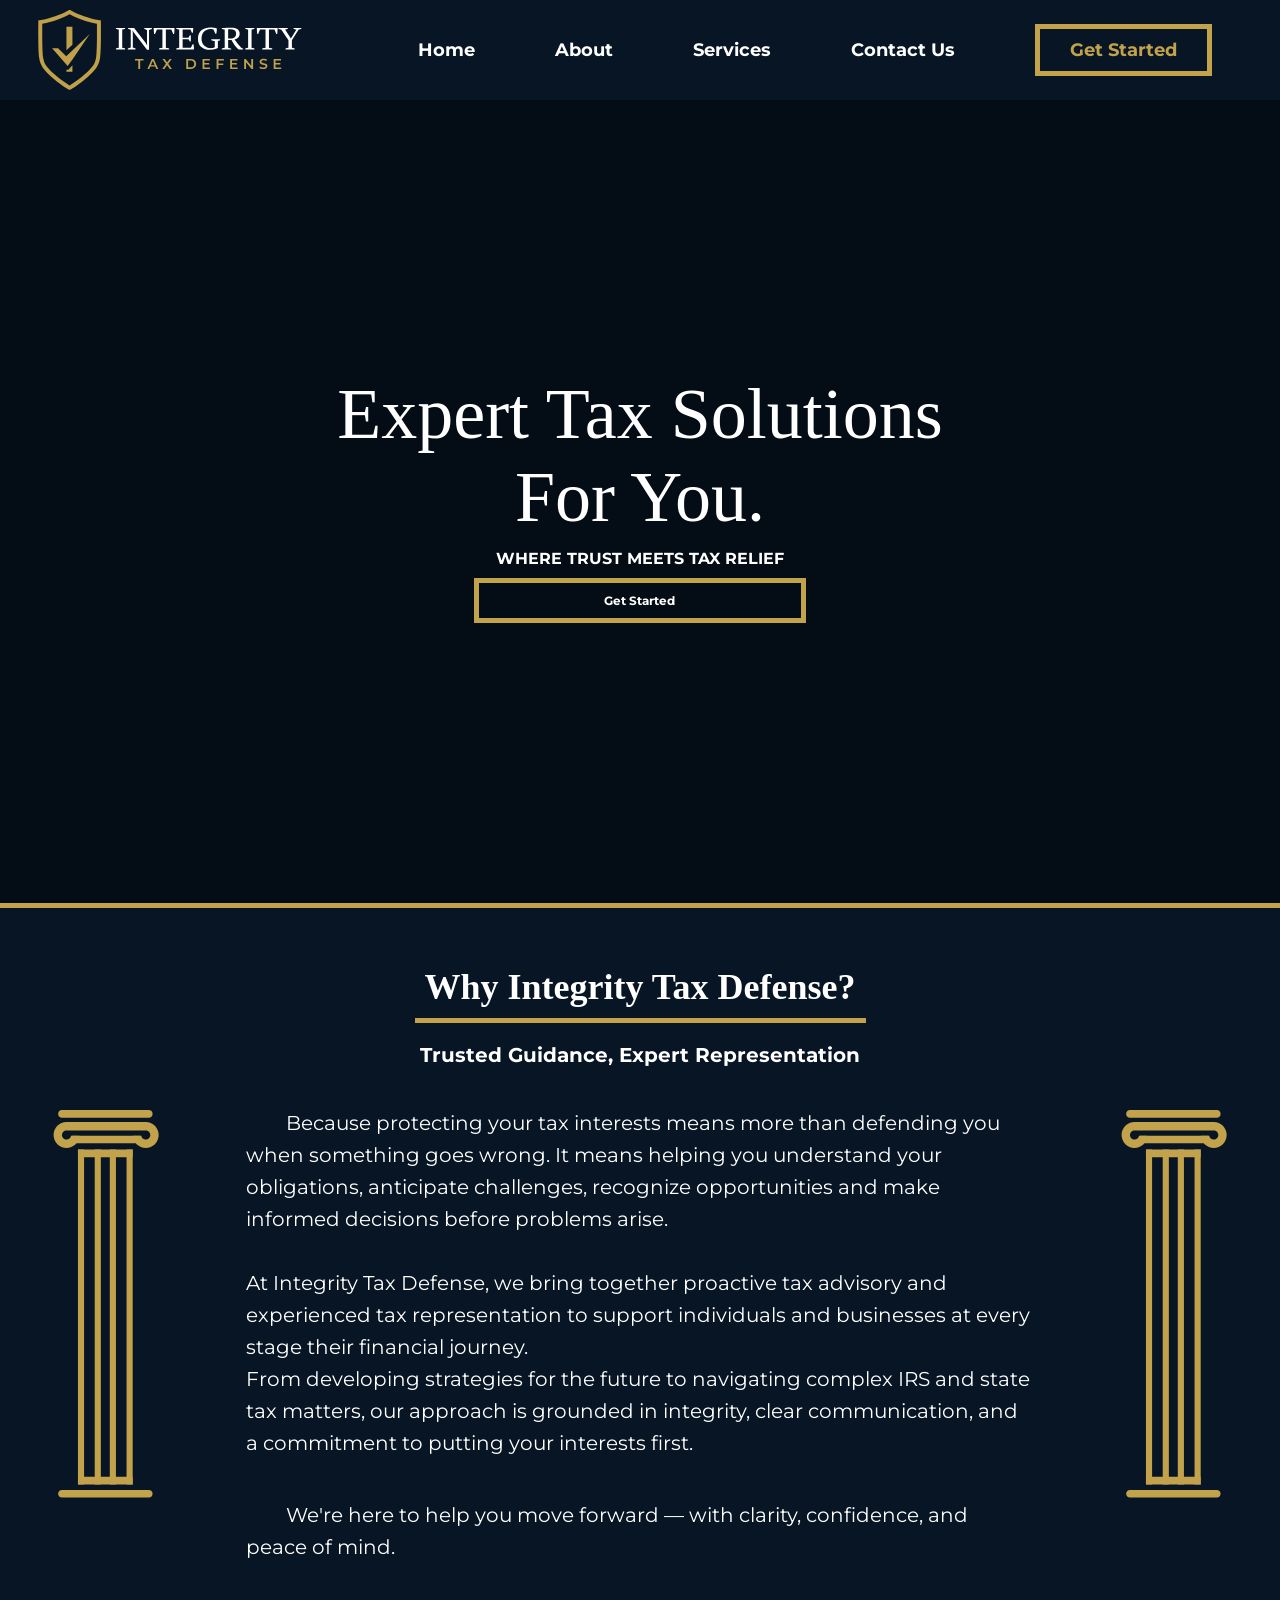
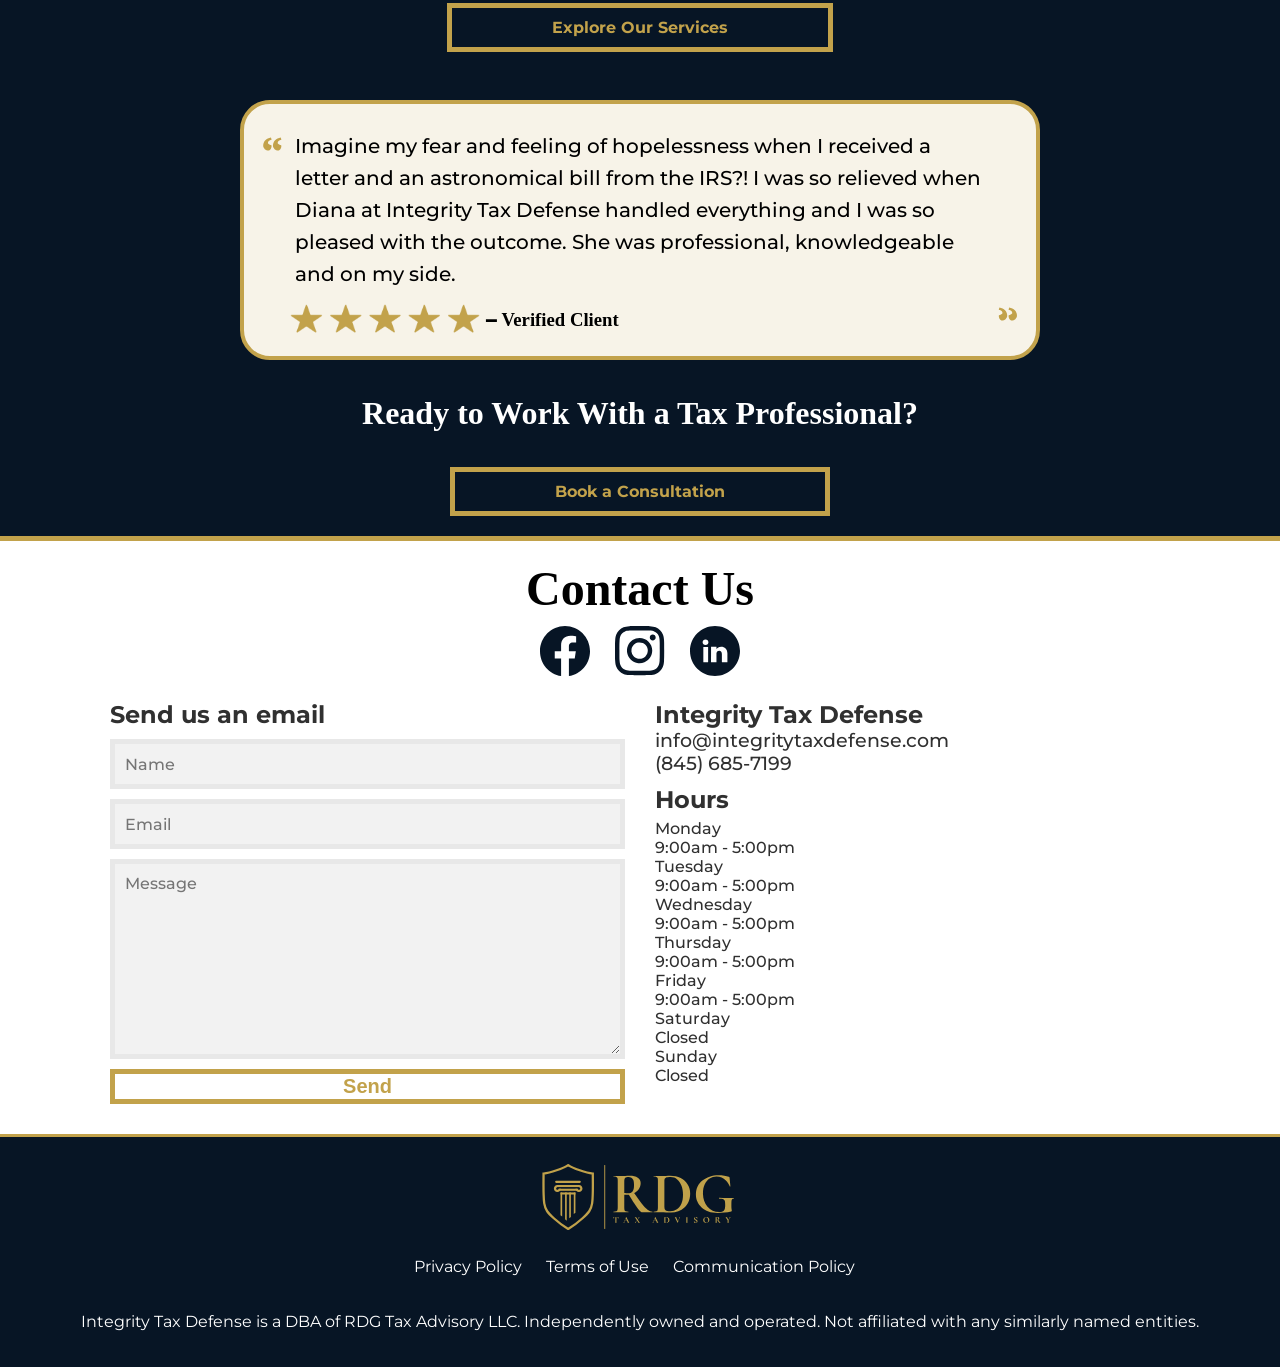
==== commit f01e0a63: "File Re-org & style changes to Contact Us and Nav section" ====
--- a/index.html
+++ b/index.html
@@ -13,19 +13,18 @@
     <!-- NAV SECTION -->
     <nav>
         <div class="logo">
-            <svg width="300" height="80" viewBox="0 0 496 151" fill="none" xmlns="http://www.w3.org/2000/svg">
-                <path d="M64.2519 0.666016C64.2585 0.670526 64.274 0.679735 64.2959 0.694336C64.3402 0.72399 64.4162 0.774737 64.5234 0.84375C64.738 0.981885 65.08 1.19666 65.5527 1.47852C66.4982 2.04235 67.9695 2.87512 70.0009 3.90332C74.0643 5.95993 80.3738 8.79904 89.2109 11.8271C98.0627 14.8603 105.235 16.6984 110.169 17.7744C112.635 18.3123 114.542 18.6597 115.818 18.8711C116.456 18.9768 116.938 19.0483 117.252 19.0928C117.408 19.1149 117.524 19.1302 117.597 19.1396C117.633 19.1443 117.659 19.1476 117.674 19.1494C117.681 19.1503 117.686 19.1511 117.688 19.1514H117.686L120.947 19.5371L120.995 22.8213L117.245 22.875C120.838 22.8233 120.989 22.8219 120.995 22.8223V22.8604C120.995 22.8859 120.996 22.9238 120.997 22.9736C120.998 23.0737 121 23.2223 121.003 23.416C121.008 23.8034 121.014 24.3725 121.022 25.1016C121.039 26.56 121.059 28.6591 121.077 31.2227C121.112 36.3486 121.136 43.3384 121.089 50.7891C120.996 65.5443 120.627 82.5493 119.451 90.1953C118.255 97.9685 116.111 103.69 112.258 109.209C108.517 114.568 103.236 119.616 96.1601 126.133C88.8532 132.863 80.8183 138.79 74.6445 143.017C71.5502 145.135 68.9062 146.838 67.0312 148.015C66.0935 148.603 65.3461 149.06 64.831 149.372C64.5739 149.528 64.3743 149.648 64.2373 149.729C64.169 149.77 64.1157 149.802 64.0791 149.823C64.0609 149.834 64.0462 149.843 64.0361 149.849C64.0314 149.851 64.0273 149.854 64.0244 149.855C64.0231 149.856 64.0213 149.857 64.0205 149.857L64.0195 149.858L62.1201 146.625L64.0185 149.859L63.1396 150.375H60.9755L60.0966 149.859L61.9951 146.625L60.0957 149.858L60.0947 149.857C60.0937 149.857 60.0921 149.856 60.0908 149.855C60.0879 149.854 60.0838 149.851 60.0791 149.849C60.069 149.843 60.0543 149.834 60.0361 149.823C59.9995 149.802 59.9462 149.77 59.8779 149.729C59.7407 149.648 59.5406 149.528 59.2832 149.372C58.768 149.06 58.0216 148.603 57.0839 148.015C55.209 146.838 52.5649 145.135 49.4707 143.017C43.2968 138.79 35.261 132.863 27.9541 126.133C20.8784 119.616 15.5982 114.567 11.8574 109.209C8.00424 103.69 5.85992 97.9685 4.66402 90.1953C3.48772 82.5493 3.11942 65.5443 3.02633 50.7891C2.97932 43.3384 3.00282 36.3486 3.03805 31.2227C3.05567 28.6591 3.07657 26.56 3.09273 25.1016C3.10081 24.3725 3.1073 23.8034 3.11227 23.416C3.11475 23.2223 3.11676 23.0737 3.11812 22.9736C3.1188 22.9238 3.11972 22.8859 3.12008 22.8604V22.8223C3.12008 22.8218 3.12075 22.8211 6.87008 22.875L3.12008 22.8213L3.16793 19.5371L6.42867 19.1514H6.42672C6.42872 19.1511 6.43407 19.1503 6.44137 19.1494C6.45627 19.1476 6.48249 19.1443 6.51852 19.1396C6.59124 19.1302 6.7067 19.1149 6.86324 19.0928C7.17728 19.0484 7.65806 18.9767 8.29586 18.8711C9.57217 18.6597 11.4796 18.3123 13.9462 17.7744C18.8801 16.6985 26.0524 14.8603 34.9043 11.8271C43.7413 8.79906 50.0508 5.95994 54.1142 3.90332C56.1457 2.87512 57.6169 2.04236 58.5625 1.47852C59.0351 1.19665 59.3772 0.981908 59.5918 0.84375C59.6988 0.774849 59.7739 0.724027 59.8183 0.694336L59.8623 0.666016L60.8222 0H63.292L64.2519 0.666016ZM62.0576 8.12207C60.978 8.7558 59.4682 9.59998 57.5009 10.5957C53.1268 12.8096 46.4983 15.7833 37.3359 18.9229C28.1881 22.0574 20.735 23.9695 15.5439 25.1016C13.5445 25.5376 11.8799 25.8571 10.583 26.0869C10.5688 27.4511 10.5522 29.2107 10.538 31.2734C10.503 36.3778 10.4796 43.3338 10.5263 50.7422C10.6207 65.7055 11.0025 82.0756 12.0761 89.0547C13.1302 95.9062 14.9236 100.498 18.0078 104.916C21.2043 109.495 25.8613 114.01 33.0351 120.617C39.9779 127.012 47.6935 132.71 53.707 136.827C56.7061 138.88 59.2657 140.529 61.0703 141.661C61.43 141.887 61.7606 142.091 62.0576 142.274C62.3546 142.091 62.6851 141.887 63.0449 141.661C64.8495 140.529 67.4091 138.88 70.4082 136.827C76.4215 132.71 84.1364 127.012 91.0791 120.617C98.2529 114.01 102.911 109.495 106.107 104.916C109.192 100.498 110.985 95.9062 112.039 89.0547C113.113 82.0756 113.494 65.7055 113.589 50.7422C113.636 43.3338 113.612 36.3778 113.577 31.2734C113.563 29.2107 113.545 27.4511 113.531 26.0869C112.234 25.8571 110.57 25.5375 108.571 25.1016C103.38 23.9695 95.927 22.0574 86.7793 18.9229C77.6168 15.7833 70.9883 12.8096 66.6142 10.5957C64.647 9.60001 63.1371 8.75578 62.0576 8.12207ZM67.3701 116.25H56.1201V112.5H59.8701L67.3701 104.25V116.25ZM68.1201 92.25L58.3701 105.75L29.1201 72H40.3701L55.7451 87L99.9951 45L68.1201 92.25ZM67.3701 65.25L56.1201 75.75V31.5H67.3701V65.25ZM59.8623 0.666016L59.8642 0.664062L59.8662 0.663086C59.8655 0.663573 59.8641 0.664743 59.8623 0.666016ZM64.2509 0.664062L64.2529 0.666016C64.2511 0.664774 64.2496 0.66352 64.249 0.663086L64.2509 0.664062Z" fill="#C0A14A"/>
-                <path d="M163.618 65.9939H146.336V64.3116C148.091 63.6155 149.891 63.1514 151.737 62.9193V28.5188C150.837 28.3641 149.936 28.1707 149.036 27.9387C148.136 27.668 147.236 27.3779 146.336 27.0685V25.3862H163.618V27.0685C162.808 27.3779 161.931 27.668 160.985 27.9387C160.04 28.1707 159.118 28.3641 158.218 28.5188V62.9193C159.163 63.074 160.108 63.2674 161.053 63.4995C161.998 63.7315 162.853 64.0022 163.618 64.3116V65.9939Z" fill="white"/>
-                <path d="M199.706 25.3862H214.288V27.0685C212.398 28.1514 210.553 28.9249 208.753 29.389V66.6901H204.905L180.399 34.726L177.766 30.2011H177.563L178.171 34.726V62.2812C180.016 62.7066 181.749 63.3834 183.369 64.3116V65.9939H168.787V64.3116C169.597 63.8862 170.452 63.5188 171.352 63.2094C172.298 62.8613 173.288 62.5519 174.323 62.2812V29.0409C173.423 28.7315 172.523 28.4028 171.622 28.0547C170.767 27.7066 169.957 27.3586 169.192 27.0105V25.3862H180.601L201.867 52.9414L204.972 57.9304H205.242L204.905 52.9414V29.389C203.959 29.0409 203.037 28.6735 202.137 28.2867C201.282 27.9 200.471 27.4939 199.706 27.0685V25.3862Z" fill="white"/>
-                <path d="M246.654 65.9939H227.684V64.3116C228.674 64.0022 229.664 63.7315 230.654 63.4995C231.689 63.2674 232.792 63.074 233.962 62.9193V28.4028H223.633L220.055 36.6984H218.367C218.232 35.9249 218.12 35.0547 218.03 34.0879C217.94 33.0823 217.85 32.0768 217.76 31.0713C217.715 30.0271 217.67 29.0216 217.625 28.0547C217.58 27.0492 217.557 26.1597 217.557 25.3862H256.78C256.78 26.1597 256.758 27.0298 256.713 27.9967C256.668 28.9635 256.6 29.9691 256.51 31.0133C256.465 32.0188 256.398 33.0243 256.308 34.0298C256.263 34.9967 256.173 35.8862 256.038 36.6984H254.282L250.772 28.4028H240.443V62.9193C241.613 63.1127 242.693 63.3061 243.683 63.4995C244.719 63.6928 245.709 63.9635 246.654 64.3116V65.9939Z" fill="white"/>
-                <path d="M292.03 25.3862C291.985 26.9332 291.895 28.4995 291.76 30.0851C291.67 31.6321 291.512 33.1983 291.287 34.784H289.532L286.764 28.4028H272.047V43.7757H283.051L285.684 39.4829H287.372C287.642 43.3116 287.642 47.2177 287.372 51.2011H285.684L283.051 46.7923H272.047V62.9774H287.574L290.882 56.016H292.57C292.885 57.6403 293.11 59.284 293.245 60.947C293.38 62.61 293.402 64.2923 293.312 65.9939H260.03V64.3116C261.605 63.6928 263.451 63.2287 265.566 62.9193V28.5188C264.666 28.3641 263.743 28.1707 262.798 27.9387C261.853 27.668 260.93 27.3779 260.03 27.0685V25.3862H292.03Z" fill="white"/>
-                <path d="M338.478 63.2094C337.623 63.6348 336.611 64.0602 335.44 64.4856C334.315 64.8724 333.1 65.2398 331.795 65.5879C330.535 65.8972 329.252 66.1486 327.947 66.342C326.687 66.574 325.494 66.6901 324.369 66.6901C320.768 66.6901 317.528 66.284 314.647 65.4718C311.767 64.621 309.314 63.3448 307.289 61.6431C305.264 59.9028 303.688 57.7177 302.563 55.0879C301.483 52.458 300.943 49.3254 300.943 45.6901C300.943 41.9 301.573 38.6707 302.833 36.0022C304.139 33.3337 305.849 31.168 307.964 29.505C310.124 27.8033 312.555 26.5851 315.255 25.8503C318 25.0768 320.791 24.6901 323.626 24.6901C326.597 24.6901 329.095 24.8641 331.12 25.2122C333.19 25.5216 334.99 26.005 336.521 26.6624C336.521 27.2425 336.498 27.958 336.453 28.8088C336.408 29.6597 336.341 30.5492 336.251 31.4774C336.16 32.4055 336.048 33.3337 335.913 34.2619C335.778 35.1514 335.643 35.9442 335.508 36.6403H333.753L330.242 28.2867C329.747 28.0547 328.914 27.9 327.744 27.8227C326.574 27.7453 325.426 27.7066 324.301 27.7066C322.051 27.7066 319.913 28.074 317.888 28.8088C315.863 29.505 314.085 30.6072 312.555 32.1155C311.069 33.5851 309.877 35.4608 308.977 37.7425C308.077 39.9856 307.627 42.6348 307.627 45.6901C307.627 48.4359 308.054 50.9111 308.909 53.1155C309.809 55.3199 311.024 57.2149 312.555 58.8006C314.13 60.3475 315.953 61.5464 318.023 62.3972C320.138 63.2481 322.411 63.6735 324.841 63.6735C325.742 63.6735 326.619 63.5961 327.474 63.4414C328.329 63.2867 329.117 63.1127 329.837 62.9193C330.557 62.6873 331.142 62.4553 331.592 62.2232C332.087 61.9912 332.425 61.7978 332.605 61.6431V49.9249C331.435 49.8475 330.31 49.6735 329.23 49.4028C328.194 49.1321 327.159 48.842 326.124 48.5326V46.8503H342.664V48.5326C342.214 48.8033 341.674 49.0547 341.044 49.2867C340.414 49.5188 339.558 49.7315 338.478 49.9249V63.2094Z" fill="white"/>
-                <path d="M357.818 62.9193C358.853 63.1127 359.843 63.3254 360.789 63.5575C361.734 63.7508 362.656 64.0022 363.556 64.3116V65.9939H345.802V64.3116C346.792 63.9249 347.737 63.6348 348.637 63.4414C349.537 63.2481 350.437 63.074 351.337 62.9193V28.5188C350.167 28.3254 349.132 28.1127 348.232 27.8807C347.332 27.61 346.522 27.3392 345.802 27.0685V25.3862H351.742C353.543 25.3862 355.5 25.3088 357.616 25.1541C359.776 24.9995 361.869 24.9221 363.894 24.9221C366.099 24.9221 368.147 25.1348 370.037 25.5602C371.973 25.9856 373.638 26.6624 375.033 27.5906C376.428 28.5188 377.508 29.6984 378.274 31.1293C379.084 32.5602 379.489 34.2812 379.489 36.2923C379.489 39.1155 378.611 41.4553 376.856 43.3116C375.146 45.168 372.805 46.5022 369.835 47.3144C371.77 49.9442 373.795 52.5547 375.911 55.1459C378.026 57.737 380.231 60.3088 382.527 62.8613L386.172 64.5437V65.9939H378.004L375.438 64.3696C374.178 63.016 373.03 61.7011 371.995 60.4249C370.96 59.11 369.992 57.795 369.092 56.4801C368.192 55.1265 367.337 53.7729 366.527 52.4193C365.762 51.0271 364.974 49.5575 364.164 48.0105H357.818V62.9193ZM362.409 27.9387C361.329 27.9387 360.429 27.958 359.708 27.9967C359.033 28.0354 358.403 28.1127 357.818 28.2287V45.574H362.679C365.784 45.574 368.237 44.7232 370.037 43.0216C371.883 41.3199 372.805 39.0768 372.805 36.2923C372.805 33.4304 371.838 31.3227 369.902 29.9691C367.967 28.6155 365.469 27.9387 362.409 27.9387Z" fill="white"/>
-                <path d="M407.351 65.9939H390.069V64.3116C391.824 63.6155 393.624 63.1514 395.469 62.9193V28.5188C394.569 28.3641 393.669 28.1707 392.769 27.9387C391.869 27.668 390.969 27.3779 390.069 27.0685V25.3862H407.351V27.0685C406.541 27.3779 405.663 27.668 404.718 27.9387C403.773 28.1707 402.85 28.3641 401.95 28.5188V62.9193C402.896 63.074 403.841 63.2674 404.786 63.4995C405.731 63.7315 406.586 64.0022 407.351 64.3116V65.9939Z" fill="white"/>
-                <path d="M440.941 65.9939H421.971V64.3116C422.961 64.0022 423.951 63.7315 424.942 63.4995C425.977 63.2674 427.079 63.074 428.25 62.9193V28.4028H417.921L414.343 36.6984H412.655C412.52 35.9249 412.407 35.0547 412.317 34.0879C412.227 33.0823 412.137 32.0768 412.047 31.0713C412.002 30.0271 411.957 29.0216 411.912 28.0547C411.867 27.0492 411.845 26.1597 411.845 25.3862H451.068C451.068 26.1597 451.045 27.0298 451 27.9967C450.955 28.9635 450.888 29.9691 450.798 31.0133C450.753 32.0188 450.685 33.0243 450.595 34.0298C450.55 34.9967 450.46 35.8862 450.325 36.6984H448.57L445.059 28.4028H434.73V62.9193C435.901 63.1127 436.981 63.3061 437.971 63.4995C439.006 63.6928 439.996 63.9635 440.941 64.3116V65.9939Z" fill="white"/>
-                <path d="M480.984 25.3862H495.836V27.0685C494.126 27.8033 492.415 28.2867 490.705 28.5188L477.946 48.7066V62.9193C479.701 63.1127 481.411 63.5768 483.077 64.3116V65.9939H465.929V64.3116C467.549 63.6155 469.395 63.1514 471.465 62.9193V48.7646L457.828 28.5188C456.793 28.3641 455.825 28.1707 454.925 27.9387C454.07 27.668 453.215 27.3779 452.36 27.0685V25.3862H470.25V27.0685C469.575 27.3006 468.81 27.5519 467.955 27.8227C467.099 28.0547 466.132 28.2867 465.052 28.5188L476.123 45.574L486.52 28.5188C485.484 28.3254 484.494 28.1127 483.549 27.8807C482.649 27.61 481.794 27.3392 480.984 27.0685V25.3862Z" fill="white"/>
-                <path d="M188.492 102.5V86.57H182.228V83.6H198.266V86.57H192.002V102.5H188.492ZM205.648 102.5L214.153 83.6H217.609L226.141 102.5H222.469L215.152 85.463H216.556L209.266 102.5H205.648ZM209.563 98.126L210.508 95.372H220.714L221.659 98.126H209.563ZM233.671 102.5L241.636 91.538V94.184L234.049 83.6H238.018L243.661 91.43L242.041 91.457L247.63 83.6H251.437L243.904 93.995V91.457L251.923 102.5H247.873L241.933 94.184H243.526L237.667 102.5H233.671ZM278.888 102.5V83.6H287.15C289.202 83.6 291.002 83.996 292.55 84.788C294.098 85.58 295.304 86.678 296.168 88.082C297.032 89.486 297.464 91.142 297.464 93.05C297.464 94.94 297.032 96.596 296.168 98.018C295.304 99.422 294.098 100.52 292.55 101.312C291.002 102.104 289.202 102.5 287.15 102.5H278.888ZM282.398 99.53H286.988C288.392 99.53 289.616 99.26 290.66 98.72C291.704 98.18 292.505 97.424 293.063 96.452C293.639 95.48 293.927 94.346 293.927 93.05C293.927 91.736 293.639 90.602 293.063 89.648C292.505 88.676 291.704 87.92 290.66 87.38C289.616 86.84 288.392 86.57 286.988 86.57H282.398V99.53ZM309.565 102.5V83.6H323.362V86.543H313.075V99.557H323.74V102.5H309.565ZM312.805 94.346V91.457H322.201V94.346H312.805ZM336.023 102.5V83.6H349.82V86.543H339.533V102.5H336.023ZM339.236 95.264V92.294H348.659V95.264H339.236ZM361.584 102.5V83.6H375.381V86.543H365.094V99.557H375.759V102.5H361.584ZM364.824 94.346V91.457H374.22V94.346H364.824ZM388.042 102.5V83.6H390.931L402.784 98.153H401.353V83.6H404.836V102.5H401.947L390.094 87.947H391.525V102.5H388.042ZM424.129 102.77C422.653 102.77 421.24 102.563 419.89 102.149C418.54 101.717 417.469 101.168 416.677 100.502L417.892 97.775C418.648 98.369 419.584 98.864 420.7 99.26C421.816 99.656 422.959 99.854 424.129 99.854C425.119 99.854 425.92 99.746 426.532 99.53C427.144 99.314 427.594 99.026 427.882 98.666C428.17 98.288 428.314 97.865 428.314 97.397C428.314 96.821 428.107 96.362 427.693 96.02C427.279 95.66 426.739 95.381 426.073 95.183C425.425 94.967 424.696 94.769 423.886 94.589C423.094 94.409 422.293 94.202 421.483 93.968C420.691 93.716 419.962 93.401 419.296 93.023C418.648 92.627 418.117 92.105 417.703 91.457C417.289 90.809 417.082 89.981 417.082 88.973C417.082 87.947 417.352 87.011 417.892 86.165C418.45 85.301 419.287 84.617 420.403 84.113C421.537 83.591 422.968 83.33 424.696 83.33C425.83 83.33 426.955 83.474 428.071 83.762C429.187 84.05 430.159 84.464 430.987 85.004L429.88 87.731C429.034 87.227 428.161 86.858 427.261 86.624C426.361 86.372 425.497 86.246 424.669 86.246C423.697 86.246 422.905 86.363 422.293 86.597C421.699 86.831 421.258 87.137 420.97 87.515C420.7 87.893 420.565 88.325 420.565 88.811C420.565 89.387 420.763 89.855 421.159 90.215C421.573 90.557 422.104 90.827 422.752 91.025C423.418 91.223 424.156 91.421 424.966 91.619C425.776 91.799 426.577 92.006 427.369 92.24C428.179 92.474 428.908 92.78 429.556 93.158C430.222 93.536 430.753 94.049 431.149 94.697C431.563 95.345 431.77 96.164 431.77 97.154C431.77 98.162 431.491 99.098 430.933 99.962C430.393 100.808 429.556 101.492 428.422 102.014C427.288 102.518 425.857 102.77 424.129 102.77ZM443.621 102.5V83.6H457.418V86.543H447.131V99.557H457.796V102.5H443.621ZM446.861 94.346V91.457H456.257V94.346H446.861Z" fill="#C0A24A"/>
-                <path d="M185.617 139.75L182.485 130.3H184.307L187.102 138.845H186.197L189.1 130.3H190.72L193.541 138.845H192.664L195.526 130.3H197.2L194.068 139.75H192.205L189.626 132.041H190.112L187.493 139.75H185.617ZM206.554 139.75V130.3H208.309V139.75H206.554ZM199.912 139.75V130.3H201.667V139.75H199.912ZM201.518 135.7V134.201H206.689V135.7H201.518ZM212.124 139.75V130.3H219.022V131.771H213.879V138.278H219.211V139.75H212.124ZM213.744 135.673V134.228H218.442V135.673H213.744ZM222.45 139.75V130.3H226.325C227.585 130.3 228.57 130.597 229.281 131.191C230.001 131.785 230.361 132.608 230.361 133.661C230.361 134.354 230.199 134.953 229.875 135.457C229.551 135.952 229.088 136.334 228.485 136.604C227.891 136.865 227.175 136.996 226.338 136.996H223.422L224.205 136.199V139.75H222.45ZM228.633 139.75L226.244 136.321H228.12L230.523 139.75H228.633ZM224.205 136.388L223.422 135.551H226.257C227.031 135.551 227.612 135.385 227.999 135.052C228.395 134.719 228.593 134.255 228.593 133.661C228.593 133.058 228.395 132.595 227.999 132.271C227.612 131.947 227.031 131.785 226.257 131.785H223.422L224.205 130.921V136.388ZM233.607 139.75V130.3H240.506V131.771H235.362V138.278H240.695V139.75H233.607ZM235.227 135.673V134.228H239.925V135.673H235.227ZM250.864 139.75V131.785H247.732V130.3H255.751V131.785H252.619V139.75H250.864ZM258.351 139.75V130.3H262.225C263.485 130.3 264.471 130.597 265.182 131.191C265.902 131.785 266.262 132.608 266.262 133.661C266.262 134.354 266.1 134.953 265.776 135.457C265.452 135.952 264.988 136.334 264.385 136.604C263.791 136.865 263.076 136.996 262.239 136.996H259.323L260.106 136.199V139.75H258.351ZM264.534 139.75L262.144 136.321H264.021L266.424 139.75H264.534ZM260.106 136.388L259.323 135.551H262.158C262.932 135.551 263.512 135.385 263.899 135.052C264.295 134.719 264.493 134.255 264.493 133.661C264.493 133.058 264.295 132.595 263.899 132.271C263.512 131.947 262.932 131.785 262.158 131.785H259.323L260.106 130.921V136.388ZM273.571 139.885C272.275 139.885 271.258 139.52 270.52 138.791C269.791 138.062 269.427 137.009 269.427 135.632V130.3H271.182V135.565C271.182 136.537 271.389 137.243 271.803 137.684C272.226 138.125 272.82 138.346 273.585 138.346C274.35 138.346 274.939 138.125 275.353 137.684C275.767 137.243 275.974 136.537 275.974 135.565V130.3H277.702V135.632C277.702 137.009 277.333 138.062 276.595 138.791C275.866 139.52 274.858 139.885 273.571 139.885ZM284.372 139.885C283.634 139.885 282.927 139.782 282.252 139.574C281.577 139.358 281.042 139.084 280.646 138.751L281.253 137.387C281.631 137.684 282.099 137.932 282.657 138.13C283.215 138.328 283.787 138.427 284.372 138.427C284.867 138.427 285.267 138.373 285.573 138.265C285.879 138.157 286.104 138.013 286.248 137.833C286.392 137.644 286.464 137.432 286.464 137.198C286.464 136.91 286.361 136.681 286.154 136.51C285.947 136.33 285.677 136.19 285.344 136.091C285.02 135.983 284.655 135.884 284.25 135.794C283.854 135.704 283.454 135.601 283.049 135.484C282.653 135.358 282.288 135.2 281.955 135.011C281.631 134.813 281.366 134.552 281.159 134.228C280.952 133.904 280.848 133.49 280.848 132.986C280.848 132.473 280.983 132.005 281.253 131.582C281.532 131.15 281.951 130.808 282.509 130.556C283.076 130.295 283.791 130.165 284.655 130.165C285.222 130.165 285.785 130.237 286.343 130.381C286.901 130.525 287.387 130.732 287.801 131.002L287.247 132.365C286.824 132.113 286.388 131.929 285.938 131.812C285.488 131.686 285.056 131.623 284.642 131.623C284.156 131.623 283.76 131.681 283.454 131.798C283.157 131.915 282.936 132.068 282.792 132.257C282.657 132.446 282.59 132.662 282.59 132.905C282.59 133.193 282.689 133.427 282.887 133.607C283.094 133.778 283.359 133.913 283.683 134.012C284.016 134.111 284.385 134.21 284.79 134.309C285.195 134.399 285.596 134.503 285.992 134.62C286.397 134.737 286.761 134.89 287.085 135.079C287.418 135.268 287.684 135.524 287.882 135.848C288.089 136.172 288.192 136.582 288.192 137.077C288.192 137.581 288.053 138.049 287.774 138.481C287.504 138.904 287.085 139.246 286.518 139.507C285.951 139.759 285.236 139.885 284.372 139.885ZM293 139.75V131.785H289.868V130.3H297.887V131.785H294.755V139.75H293ZM305.5 139.75V130.3H306.945L311.076 137.198H310.32L314.383 130.3H315.828L315.841 139.75H314.181L314.167 132.905H314.518L311.062 138.67H310.279L306.769 132.905H307.174V139.75H305.5ZM319.676 139.75V130.3H326.575V131.771H321.431V138.278H326.764V139.75H319.676ZM321.296 135.673V134.228H325.994V135.673H321.296ZM330.003 139.75V130.3H336.901V131.771H331.758V138.278H337.09V139.75H330.003ZM331.623 135.673V134.228H336.321V135.673H331.623ZM342.246 139.75V131.785H339.114V130.3H347.133V131.785H344.001V139.75H342.246ZM352.57 139.885C351.832 139.885 351.126 139.782 350.451 139.574C349.776 139.358 349.24 139.084 348.844 138.751L349.452 137.387C349.83 137.684 350.298 137.932 350.856 138.13C351.414 138.328 351.985 138.427 352.57 138.427C353.065 138.427 353.466 138.373 353.772 138.265C354.078 138.157 354.303 138.013 354.447 137.833C354.591 137.644 354.663 137.432 354.663 137.198C354.663 136.91 354.559 136.681 354.352 136.51C354.145 136.33 353.875 136.19 353.542 136.091C353.218 135.983 352.854 135.884 352.449 135.794C352.053 135.704 351.652 135.601 351.247 135.484C350.851 135.358 350.487 135.2 350.154 135.011C349.83 134.813 349.564 134.552 349.357 134.228C349.15 133.904 349.047 133.49 349.047 132.986C349.047 132.473 349.182 132.005 349.452 131.582C349.731 131.15 350.149 130.808 350.707 130.556C351.274 130.295 351.99 130.165 352.854 130.165C353.421 130.165 353.983 130.237 354.541 130.381C355.099 130.525 355.585 130.732 355.999 131.002L355.446 132.365C355.023 132.113 354.586 131.929 354.136 131.812C353.686 131.686 353.254 131.623 352.84 131.623C352.354 131.623 351.958 131.681 351.652 131.798C351.355 131.915 351.135 132.068 350.991 132.257C350.856 132.446 350.788 132.662 350.788 132.905C350.788 133.193 350.887 133.427 351.085 133.607C351.292 133.778 351.558 133.913 351.882 134.012C352.215 134.111 352.584 134.21 352.989 134.309C353.394 134.399 353.794 134.503 354.19 134.62C354.595 134.737 354.96 134.89 355.284 135.079C355.617 135.268 355.882 135.524 356.08 135.848C356.287 136.172 356.391 136.582 356.391 137.077C356.391 137.581 356.251 138.049 355.972 138.481C355.702 138.904 355.284 139.246 354.717 139.507C354.15 139.759 353.434 139.885 352.57 139.885ZM366.344 139.75V131.785H363.212V130.3H371.231V131.785H368.099V139.75H366.344ZM372.019 139.75L376.272 130.3H378L382.266 139.75H380.43L376.771 131.231H377.473L373.828 139.75H372.019ZM373.977 137.563L374.449 136.186H379.552L380.025 137.563H373.977ZM383.128 139.75L387.111 134.269V135.592L383.317 130.3H385.302L388.123 134.215L387.313 134.228L390.108 130.3H392.011L388.245 135.497V134.228L392.254 139.75H390.229L387.259 135.592H388.056L385.126 139.75H383.128ZM399.932 139.75V130.3H403.806C405.066 130.3 406.052 130.597 406.763 131.191C407.483 131.785 407.843 132.608 407.843 133.661C407.843 134.354 407.681 134.953 407.357 135.457C407.033 135.952 406.569 136.334 405.966 136.604C405.372 136.865 404.657 136.996 403.82 136.996H400.904L401.687 136.199V139.75H399.932ZM406.115 139.75L403.725 136.321H405.602L408.005 139.75H406.115ZM401.687 136.388L400.904 135.551H403.739C404.513 135.551 405.093 135.385 405.48 135.052C405.876 134.719 406.074 134.255 406.074 133.661C406.074 133.058 405.876 132.595 405.48 132.271C405.093 131.947 404.513 131.785 403.739 131.785H400.904L401.687 130.921V136.388ZM411.089 139.75V130.3H417.987V131.771H412.844V138.278H418.176V139.75H411.089ZM412.709 135.673V134.228H417.407V135.673H412.709ZM421.415 139.75V130.3H423.17V138.265H428.111V139.75H421.415ZM430.779 139.75V130.3H432.534V139.75H430.779ZM436.373 139.75V130.3H443.271V131.771H438.128V138.278H443.46V139.75H436.373ZM437.993 135.673V134.228H442.691V135.673H437.993ZM446.699 139.75V130.3H453.598V131.771H448.454V139.75H446.699ZM448.306 136.132V134.647H453.017V136.132H448.306ZM456.824 139.845C456.518 139.845 456.257 139.741 456.041 139.534C455.825 139.318 455.717 139.048 455.717 138.724C455.717 138.382 455.825 138.112 456.041 137.914C456.257 137.707 456.518 137.603 456.824 137.603C457.13 137.603 457.391 137.707 457.607 137.914C457.823 138.112 457.931 138.382 457.931 138.724C457.931 139.048 457.823 139.318 457.607 139.534C457.391 139.741 457.13 139.845 456.824 139.845Z" fill="white"/>
+            <svg width="300" height="80" viewBox="0 0 662 201" fill="none" xmlns="http://www.w3.org/2000/svg">
+                <path d="M81.6719 0.889648C81.6815 0.896157 81.701 0.908386 81.7285 0.926758C81.7877 0.966324 81.8886 1.03316 82.0312 1.125C82.3173 1.30917 82.7731 1.59491 83.4033 1.9707C84.664 2.72251 86.6259 3.83392 89.335 5.20508C94.7527 7.94719 103.165 11.7322 114.947 15.7695C126.75 19.8137 136.313 22.2646 142.892 23.6992C146.18 24.4164 148.723 24.8793 150.425 25.1611C151.275 25.302 151.916 25.3978 152.335 25.457C152.544 25.4866 152.699 25.5069 152.796 25.5195C152.844 25.5258 152.879 25.5298 152.898 25.5322C152.907 25.5333 152.914 25.5347 152.917 25.5352H152.915L157.263 26.0498L157.326 30.4277L152.327 30.5C157.102 30.4313 157.317 30.4283 157.326 30.4287V30.4414C157.326 30.4501 157.327 30.4634 157.327 30.4805C157.328 30.5146 157.328 30.5652 157.329 30.6318C157.331 30.7652 157.334 30.9627 157.337 31.2207C157.344 31.7372 157.353 32.4966 157.363 33.4688C157.385 35.4133 157.412 38.2118 157.436 41.6299C157.483 48.4646 157.514 57.7843 157.451 67.7188C157.327 87.3924 156.837 110.066 155.269 120.261C153.674 130.625 150.814 138.253 145.677 145.612C140.689 152.757 133.648 159.488 124.214 168.178C114.471 177.151 103.758 185.053 95.5264 190.688C91.4006 193.513 87.875 195.784 85.375 197.353C84.1247 198.137 83.1292 198.747 82.4424 199.163C82.0991 199.371 81.8323 199.531 81.6494 199.64C81.5582 199.694 81.4873 199.736 81.4385 199.765C81.4144 199.779 81.3952 199.79 81.3818 199.798C81.3752 199.802 81.3691 199.805 81.3652 199.808C81.3634 199.809 81.3615 199.81 81.3604 199.811L81.3584 199.812L78.8271 195.5L81.3574 199.812L80.1855 200.5H77.3008L76.1289 199.812L78.6602 195.5L76.1279 199.812L76.126 199.811C76.1247 199.81 76.1229 199.809 76.1211 199.808C76.1172 199.805 76.112 199.802 76.1055 199.798C76.0921 199.79 76.0729 199.779 76.0488 199.765C76.0001 199.736 75.929 199.694 75.8379 199.64C75.6551 199.531 75.388 199.371 75.0449 199.163C74.3581 198.747 73.3626 198.137 72.1123 197.353C69.6122 195.784 66.0859 193.513 61.96 190.688C53.7282 185.053 43.0149 177.151 33.2725 168.178C23.8381 159.488 16.7984 152.757 11.8105 145.612C6.67295 138.253 3.81233 130.625 2.21777 120.261C0.649368 110.066 0.15928 87.3924 0.0351562 67.7188C-0.02752 57.7843 0.00380824 48.4646 0.0507812 41.6299C0.0742731 38.2118 0.101495 35.4133 0.123047 33.4688C0.133822 32.4966 0.143764 31.7372 0.150391 31.2207C0.153701 30.9627 0.155409 30.7652 0.157227 30.6318C0.158135 30.5652 0.159678 30.5146 0.160156 30.4805V30.4287C0.160786 30.4281 0.21708 30.4289 5.16016 30.5L0.160156 30.4277L0.223633 26.0498L4.57129 25.5352H4.56934C4.57203 25.5348 4.57841 25.5334 4.58789 25.5322C4.60765 25.5298 4.64233 25.5258 4.69043 25.5195C4.78741 25.5069 4.94212 25.4866 5.15137 25.457C5.57015 25.3978 6.21097 25.302 7.06152 25.1611C8.76326 24.8793 11.3059 24.4164 14.5947 23.6992C21.1731 22.2646 30.7365 19.8138 42.5391 15.7695C54.3218 11.7321 62.7345 7.94724 68.1523 5.20508C70.8611 3.83407 72.8223 2.72252 74.083 1.9707C74.713 1.59503 75.1689 1.30922 75.4551 1.125C75.5979 1.03303 75.6995 0.966342 75.7588 0.926758C75.7859 0.908637 75.8047 0.896256 75.8145 0.889648L77.0967 0H80.3896L81.6719 0.889648ZM78.7432 10.8291C77.3037 11.6741 75.2909 12.7994 72.668 14.127C66.8358 17.0788 57.9979 21.0443 45.7812 25.2305C33.5843 29.4098 23.647 31.9593 16.7256 33.4688C14.0595 34.0502 11.8396 34.4768 10.1104 34.7832C10.0915 36.6021 10.0697 38.9482 10.0508 41.6982C10.004 48.5041 9.97284 57.7784 10.0352 67.6562C10.161 87.6071 10.67 109.434 12.1016 118.739C13.507 127.875 15.8976 133.997 20.0098 139.888C24.2718 145.993 30.4826 152.012 40.0479 160.822C49.305 169.349 59.5914 176.947 67.6094 182.437C71.6081 185.174 75.0206 187.372 77.4268 188.882C77.9065 189.183 78.3471 189.455 78.7432 189.7C79.1392 189.455 79.5798 189.183 80.0596 188.882C82.4657 187.372 85.8782 185.174 89.877 182.437C97.895 176.947 108.182 169.349 117.439 160.822C127.005 152.012 133.214 145.993 137.477 139.888C141.589 133.997 143.979 127.875 145.385 118.739C146.816 109.434 147.326 87.6072 147.452 67.6562C147.514 57.7784 147.483 48.5041 147.437 41.6982C147.418 38.9482 147.395 36.6021 147.376 34.7832C145.647 34.4768 143.427 34.0501 140.762 33.4688C133.84 31.9593 123.903 29.4098 111.706 25.2305C99.4892 21.0443 90.6505 17.0788 84.8184 14.127C82.1954 12.7993 80.1825 11.674 78.7432 10.8291ZM85.8271 155H70.8271V150H75.8271L85.8271 139V155ZM86.8271 123L73.8271 141L34.8271 96H49.8271L70.3271 116L129.327 60L86.8271 123ZM85.8271 87L70.8271 101V42H85.8271V87Z" fill="#C0A14A"/>
+                <path d="M218.158 99.0718H195.115V96.8287C197.455 95.9006 199.855 95.2818 202.316 94.9724V49.105C201.115 48.8987 199.915 48.6409 198.715 48.3315C197.515 47.9705 196.315 47.5838 195.115 47.1713V44.9282H218.158V47.1713C217.078 47.5838 215.907 47.9705 214.647 48.3315C213.387 48.6409 212.157 48.8987 210.957 49.105V94.9724C212.217 95.1786 213.477 95.4365 214.737 95.7459C215.997 96.0552 217.138 96.4162 218.158 96.8287V99.0718Z" fill="white"/>
+                <path d="M266.275 44.9282H285.718V47.1713C283.197 48.6151 280.737 49.6464 278.337 50.2652V100H273.206L240.531 57.3812L237.021 51.3481H236.751L237.561 57.3812V94.1215C240.021 94.6888 242.332 95.5912 244.492 96.8287V99.0718H225.049V96.8287C226.129 96.2615 227.27 95.7716 228.47 95.3591C229.73 94.895 231.05 94.4825 232.43 94.1215V49.8011C231.23 49.3886 230.03 48.9503 228.83 48.4862C227.69 48.0221 226.61 47.558 225.589 47.0939V44.9282H240.802L269.155 81.6685L273.296 88.3204H273.656L273.206 81.6685V50.2652C271.946 49.8011 270.716 49.3112 269.516 48.7956C268.375 48.2799 267.295 47.7385 266.275 47.1713V44.9282Z" fill="white"/>
+                <path d="M328.872 99.0718H303.578V96.8287C304.898 96.4162 306.219 96.0552 307.539 95.7459C308.919 95.4365 310.389 95.1786 311.949 94.9724V48.9503H298.177L293.407 60.011H291.157C290.976 58.9797 290.826 57.8195 290.706 56.5304C290.586 55.1897 290.466 53.849 290.346 52.5083C290.286 51.116 290.226 49.7753 290.166 48.4862C290.106 47.1455 290.076 45.9595 290.076 44.9282H342.374C342.374 45.9595 342.344 47.1197 342.284 48.4088C342.224 49.698 342.134 51.0387 342.014 52.4309C341.954 53.7716 341.864 55.1123 341.744 56.453C341.684 57.7422 341.564 58.9282 341.384 60.011H339.043L334.363 48.9503H320.591V94.9724C322.151 95.2302 323.591 95.488 324.911 95.7459C326.291 96.0037 327.612 96.3646 328.872 96.8287V99.0718Z" fill="white"/>
+                <path d="M389.373 44.9282C389.313 46.9908 389.193 49.0792 389.013 51.1934C388.893 53.256 388.683 55.3444 388.383 57.4586H386.042L382.352 48.9503H362.729V69.4475H377.401L380.912 63.7238H383.162C383.522 68.8287 383.522 74.0368 383.162 79.3481H380.912L377.401 73.4696H362.729V95.0497H383.432L387.843 85.768H390.093C390.513 87.9337 390.813 90.1252 390.993 92.3425C391.173 94.5599 391.203 96.8029 391.083 99.0718H346.707V96.8287C348.807 96.0037 351.268 95.3849 354.088 94.9724V49.105C352.888 48.8987 351.658 48.6409 350.397 48.3315C349.137 47.9705 347.907 47.5838 346.707 47.1713V44.9282H389.373Z" fill="white"/>
+                <path d="M451.304 95.3591C450.164 95.9263 448.814 96.4936 447.254 97.0608C445.754 97.5764 444.133 98.0663 442.393 98.5304C440.713 98.9429 439.003 99.2781 437.262 99.5359C435.582 99.8453 433.992 100 432.492 100C427.691 100 423.37 99.4586 419.53 98.3757C415.689 97.2413 412.419 95.5396 409.719 93.2707C407.018 90.9503 404.918 88.0368 403.418 84.5304C401.977 81.0239 401.257 76.8471 401.257 72C401.257 66.9466 402.097 62.6409 403.778 59.0829C405.518 55.5249 407.798 52.6372 410.619 50.4199C413.499 48.151 416.74 46.5267 420.34 45.547C424.001 44.5157 427.721 44 431.502 44C435.462 44 438.793 44.232 441.493 44.6961C444.253 45.1087 446.654 45.7532 448.694 46.6298C448.694 47.4033 448.664 48.3573 448.604 49.4917C448.544 50.6262 448.454 51.8122 448.334 53.0497C448.214 54.2873 448.064 55.5249 447.884 56.7624C447.704 57.9484 447.524 59.0055 447.344 59.9337H445.003L440.323 48.7956C439.663 48.4862 438.553 48.2799 436.992 48.1768C435.432 48.0737 433.902 48.0221 432.402 48.0221C429.401 48.0221 426.551 48.512 423.851 49.4917C421.15 50.4199 418.78 51.8895 416.74 53.9005C414.759 55.86 413.169 58.361 411.969 61.4033C410.769 64.3941 410.169 67.9263 410.169 72C410.169 75.6611 410.739 78.9613 411.879 81.9006C413.079 84.8398 414.699 87.3665 416.74 89.4807C418.84 91.5433 421.27 93.1418 424.031 94.2762C426.851 95.4107 429.881 95.9779 433.122 95.9779C434.322 95.9779 435.492 95.8748 436.632 95.6685C437.772 95.4622 438.823 95.2302 439.783 94.9724C440.743 94.663 441.523 94.3536 442.123 94.0442C442.783 93.7348 443.233 93.477 443.473 93.2707V77.6464C441.913 77.5433 440.413 77.3112 438.973 76.9503C437.592 76.5893 436.212 76.2026 434.832 75.7901V73.547H456.885V75.7901C456.285 76.151 455.565 76.4862 454.725 76.7956C453.885 77.105 452.745 77.3886 451.304 77.6464V95.3591Z" fill="white"/>
+                <path d="M477.091 94.9724C478.471 95.2302 479.791 95.5138 481.051 95.8232C482.312 96.081 483.542 96.4162 484.742 96.8287V99.0718H461.069V96.8287C462.389 96.3131 463.649 95.9263 464.849 95.6685C466.049 95.4107 467.249 95.1786 468.45 94.9724V49.105C466.889 48.8471 465.509 48.5635 464.309 48.2541C463.109 47.8932 462.029 47.5322 461.069 47.1713V44.9282H468.99C471.39 44.9282 474 44.825 476.821 44.6188C479.701 44.4125 482.492 44.3094 485.192 44.3094C488.132 44.3094 490.863 44.593 493.383 45.1602C495.963 45.7274 498.184 46.6298 500.044 47.8674C501.904 49.105 503.345 50.6777 504.365 52.5856C505.445 54.4936 505.985 56.7882 505.985 59.4696C505.985 63.2339 504.815 66.3536 502.474 68.8287C500.194 71.3039 497.074 73.0829 493.113 74.1657C495.693 77.6722 498.394 81.1529 501.214 84.6077C504.035 88.0626 506.975 91.4917 510.035 94.895L514.896 97.1381V99.0718H504.005L500.584 96.9061C498.904 95.1013 497.374 93.3481 495.993 91.6464C494.613 89.8932 493.323 88.14 492.123 86.3867C490.923 84.5819 489.783 82.7772 488.702 80.9724C487.682 79.116 486.632 77.1565 485.552 75.0939H477.091V94.9724ZM483.212 48.3315C481.772 48.3315 480.571 48.3573 479.611 48.4088C478.711 48.4604 477.871 48.5635 477.091 48.7182V71.8453H483.572C487.712 71.8453 490.983 70.7109 493.383 68.442C495.843 66.1731 497.074 63.1823 497.074 59.4696C497.074 55.6538 495.783 52.8435 493.203 51.0387C490.623 49.2339 487.292 48.3315 483.212 48.3315Z" fill="white"/>
+                <path d="M543.135 99.0718H520.092V96.8287C522.432 95.9006 524.832 95.2818 527.293 94.9724V49.105C526.092 48.8987 524.892 48.6409 523.692 48.3315C522.492 47.9705 521.292 47.5838 520.092 47.1713V44.9282H543.135V47.1713C542.055 47.5838 540.884 47.9705 539.624 48.3315C538.364 48.6409 537.134 48.8987 535.934 49.105V94.9724C537.194 95.1786 538.454 95.4365 539.714 95.7459C540.974 96.0552 542.115 96.4162 543.135 96.8287V99.0718Z" fill="white"/>
+                <path d="M587.922 99.0718H562.628V96.8287C563.948 96.4162 565.268 96.0552 566.589 95.7459C567.969 95.4365 569.439 95.1786 570.999 94.9724V48.9503H557.227L552.457 60.011H550.206C550.026 58.9797 549.876 57.8195 549.756 56.5304C549.636 55.1897 549.516 53.849 549.396 52.5083C549.336 51.116 549.276 49.7753 549.216 48.4862C549.156 47.1455 549.126 45.9595 549.126 44.9282H601.424C601.424 45.9595 601.394 47.1197 601.334 48.4088C601.273 49.698 601.184 51.0387 601.064 52.4309C601.003 53.7716 600.913 55.1123 600.793 56.453C600.733 57.7422 600.613 58.9282 600.433 60.011H598.093L593.412 48.9503H579.641V94.9724C581.201 95.2302 582.641 95.488 583.961 95.7459C585.341 96.0037 586.661 96.3646 587.922 96.8287V99.0718Z" fill="white"/>
+                <path d="M641.312 44.9282H661.115V47.1713C658.834 48.151 656.554 48.7956 654.274 49.105L637.261 76.0221V94.9724C639.602 95.2302 641.882 95.849 644.102 96.8287V99.0718H621.239V96.8287C623.399 95.9006 625.86 95.2818 628.62 94.9724V76.0994L610.437 49.105C609.057 48.8987 607.767 48.6409 606.567 48.3315C605.427 47.9705 604.287 47.5838 603.146 47.1713V44.9282H627V47.1713C626.1 47.4807 625.079 47.8158 623.939 48.1768C622.799 48.4862 621.509 48.7956 620.069 49.105L634.831 71.8453L648.693 49.105C647.313 48.8471 645.992 48.5635 644.732 48.2541C643.532 47.8932 642.392 47.5322 641.312 47.1713V44.9282Z" fill="white"/>
+                <path d="M251.323 148.08V126.84H242.971V122.88H264.355V126.84H256.003V148.08H251.323ZM274.198 148.08L285.538 122.88H290.146L301.522 148.08H296.626L286.87 125.364H288.742L279.022 148.08H274.198ZM279.418 142.248L280.678 138.576H294.286L295.546 142.248H279.418ZM311.561 148.08L322.181 133.464V136.992L312.065 122.88H317.357L324.881 133.32L322.721 133.356L330.173 122.88H335.249L325.205 136.74V133.356L335.897 148.08H330.497L322.577 136.992H324.701L316.889 148.08H311.561ZM371.851 148.08V122.88H382.867C385.603 122.88 388.003 123.408 390.067 124.464C392.131 125.52 393.739 126.984 394.891 128.856C396.043 130.728 396.619 132.936 396.619 135.48C396.619 138 396.043 140.208 394.891 142.104C393.739 143.976 392.131 145.44 390.067 146.496C388.003 147.552 385.603 148.08 382.867 148.08H371.851ZM376.531 144.12H382.651C384.523 144.12 386.155 143.76 387.547 143.04C388.939 142.32 390.007 141.312 390.751 140.016C391.519 138.72 391.903 137.208 391.903 135.48C391.903 133.728 391.519 132.216 390.751 130.944C390.007 129.648 388.939 128.64 387.547 127.92C386.155 127.2 384.523 126.84 382.651 126.84H376.531V144.12ZM412.753 148.08V122.88H431.149V126.804H417.433V144.156H431.653V148.08H412.753ZM417.073 137.208V133.356H429.601V137.208H417.073ZM448.03 148.08V122.88H466.426V126.804H452.71V148.08H448.03ZM452.314 138.432V134.472H464.878V138.432H452.314ZM482.112 148.08V122.88H500.508V126.804H486.792V144.156H501.012V148.08H482.112ZM486.432 137.208V133.356H498.96V137.208H486.432ZM517.389 148.08V122.88H521.241L537.045 142.284H535.137V122.88H539.781V148.08H535.929L520.125 128.676H522.033V148.08H517.389ZM565.506 148.44C563.538 148.44 561.654 148.164 559.854 147.612C558.054 147.036 556.626 146.304 555.57 145.416L557.19 141.78C558.198 142.572 559.446 143.232 560.934 143.76C562.422 144.288 563.946 144.552 565.506 144.552C566.826 144.552 567.894 144.408 568.71 144.12C569.526 143.832 570.126 143.448 570.51 142.968C570.894 142.464 571.086 141.9 571.086 141.276C571.086 140.508 570.81 139.896 570.258 139.44C569.706 138.96 568.986 138.588 568.098 138.324C567.234 138.036 566.262 137.772 565.182 137.532C564.126 137.292 563.058 137.016 561.978 136.704C560.922 136.368 559.95 135.948 559.062 135.444C558.198 134.916 557.49 134.22 556.938 133.356C556.386 132.492 556.11 131.388 556.11 130.044C556.11 128.676 556.47 127.428 557.19 126.3C557.934 125.148 559.05 124.236 560.538 123.564C562.05 122.868 563.958 122.52 566.262 122.52C567.774 122.52 569.274 122.712 570.762 123.096C572.25 123.48 573.546 124.032 574.65 124.752L573.174 128.388C572.046 127.716 570.882 127.224 569.682 126.912C568.482 126.576 567.33 126.408 566.226 126.408C564.93 126.408 563.874 126.564 563.058 126.876C562.266 127.188 561.678 127.596 561.294 128.1C560.934 128.604 560.754 129.18 560.754 129.828C560.754 130.596 561.018 131.22 561.546 131.7C562.098 132.156 562.806 132.516 563.67 132.78C564.558 133.044 565.542 133.308 566.622 133.572C567.702 133.812 568.77 134.088 569.826 134.4C570.906 134.712 571.878 135.12 572.742 135.624C573.63 136.128 574.338 136.812 574.866 137.676C575.418 138.54 575.694 139.632 575.694 140.952C575.694 142.296 575.322 143.544 574.578 144.696C573.858 145.824 572.742 146.736 571.23 147.432C569.718 148.104 567.81 148.44 565.506 148.44ZM591.495 148.08V122.88H609.891V126.804H596.175V144.156H610.395V148.08H591.495ZM595.815 137.208V133.356H608.343V137.208H595.815Z" fill="#C0A24A"/>
             </svg>
         </div>
         <ul class="menu">
--- a/styles.css
+++ b/styles.css
@@ -39,6 +39,7 @@
     min-height: fit-content;
     box-sizing: border-box;
     overflow-x: hidden;
+    text-wrap: pretty;
 }
 
 /* -- NAVIGATION -- */
@@ -847,7 +848,7 @@
             font-weight: var(--font-semi-bold);
         }
         p {
-            margin: 0;
+            margin: 5px 0;
             text-align: left;
             font-weight: var(--font-semi-bold);
         }
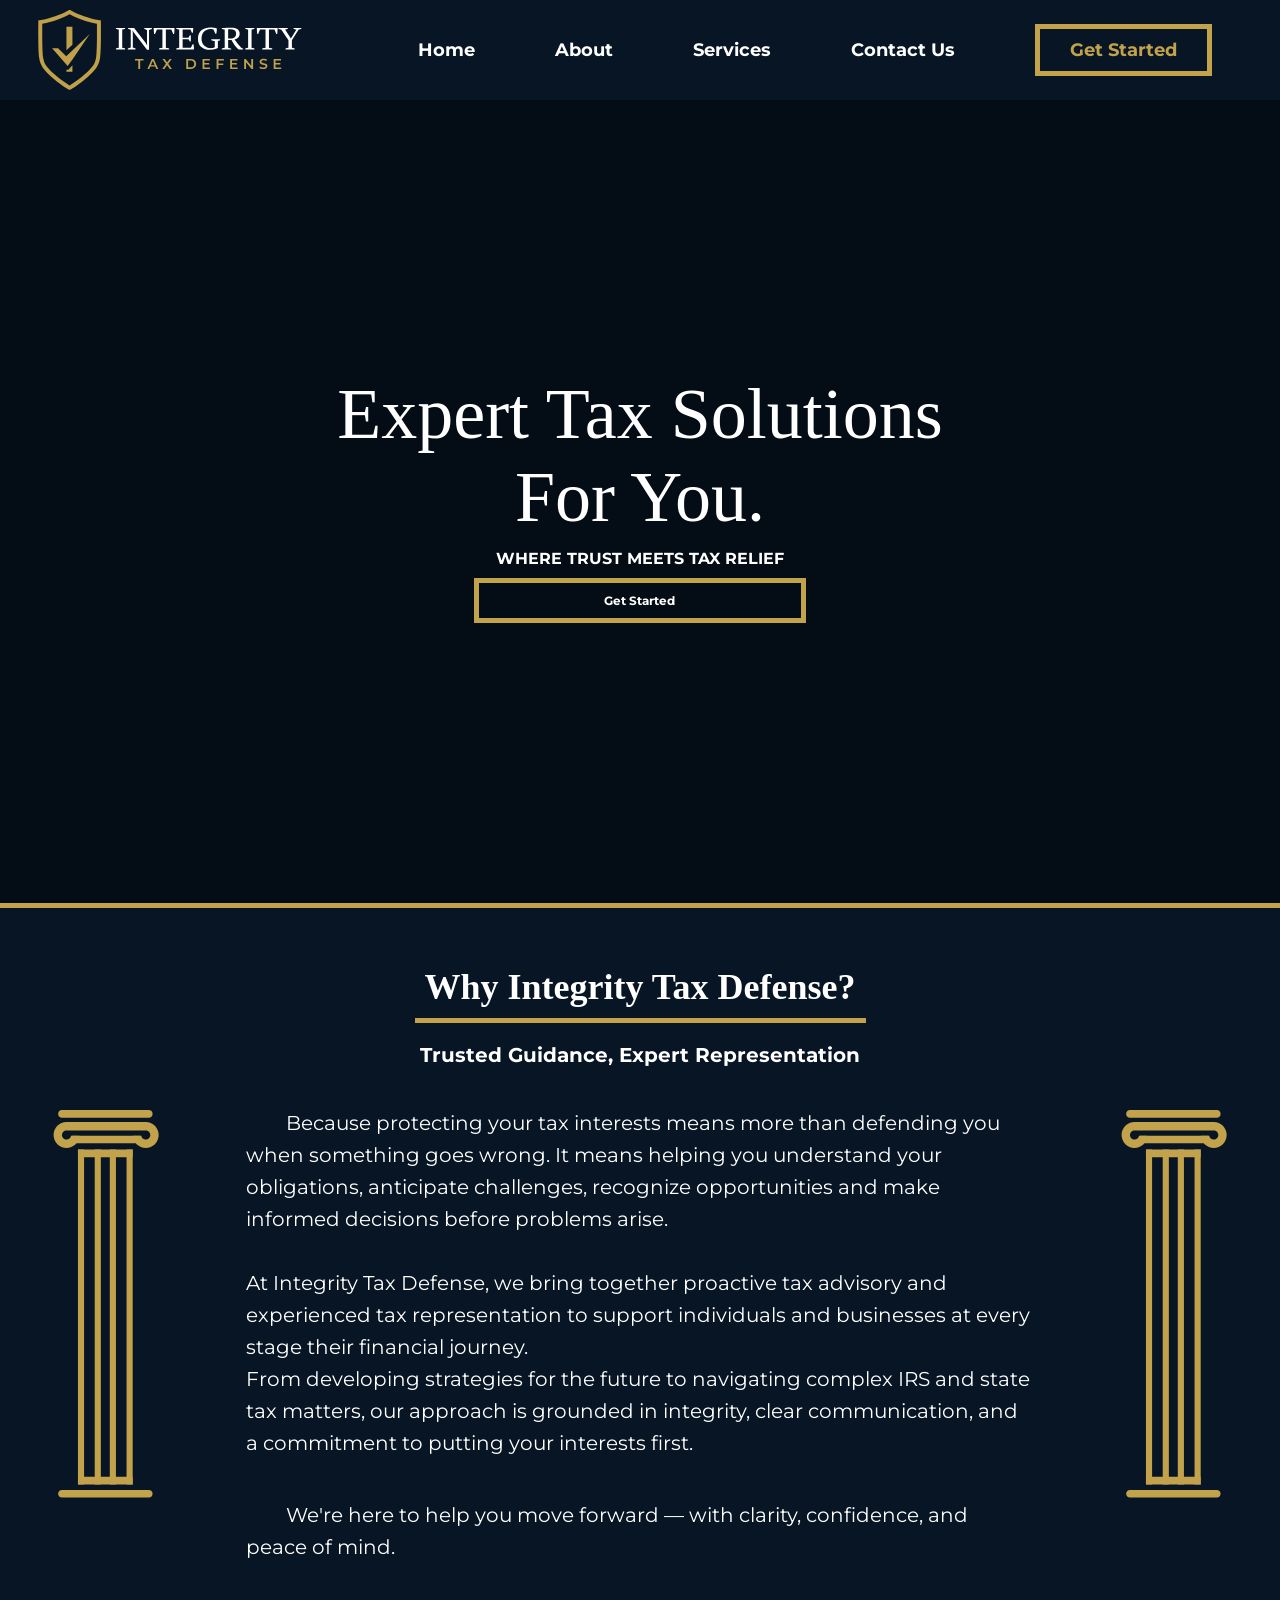
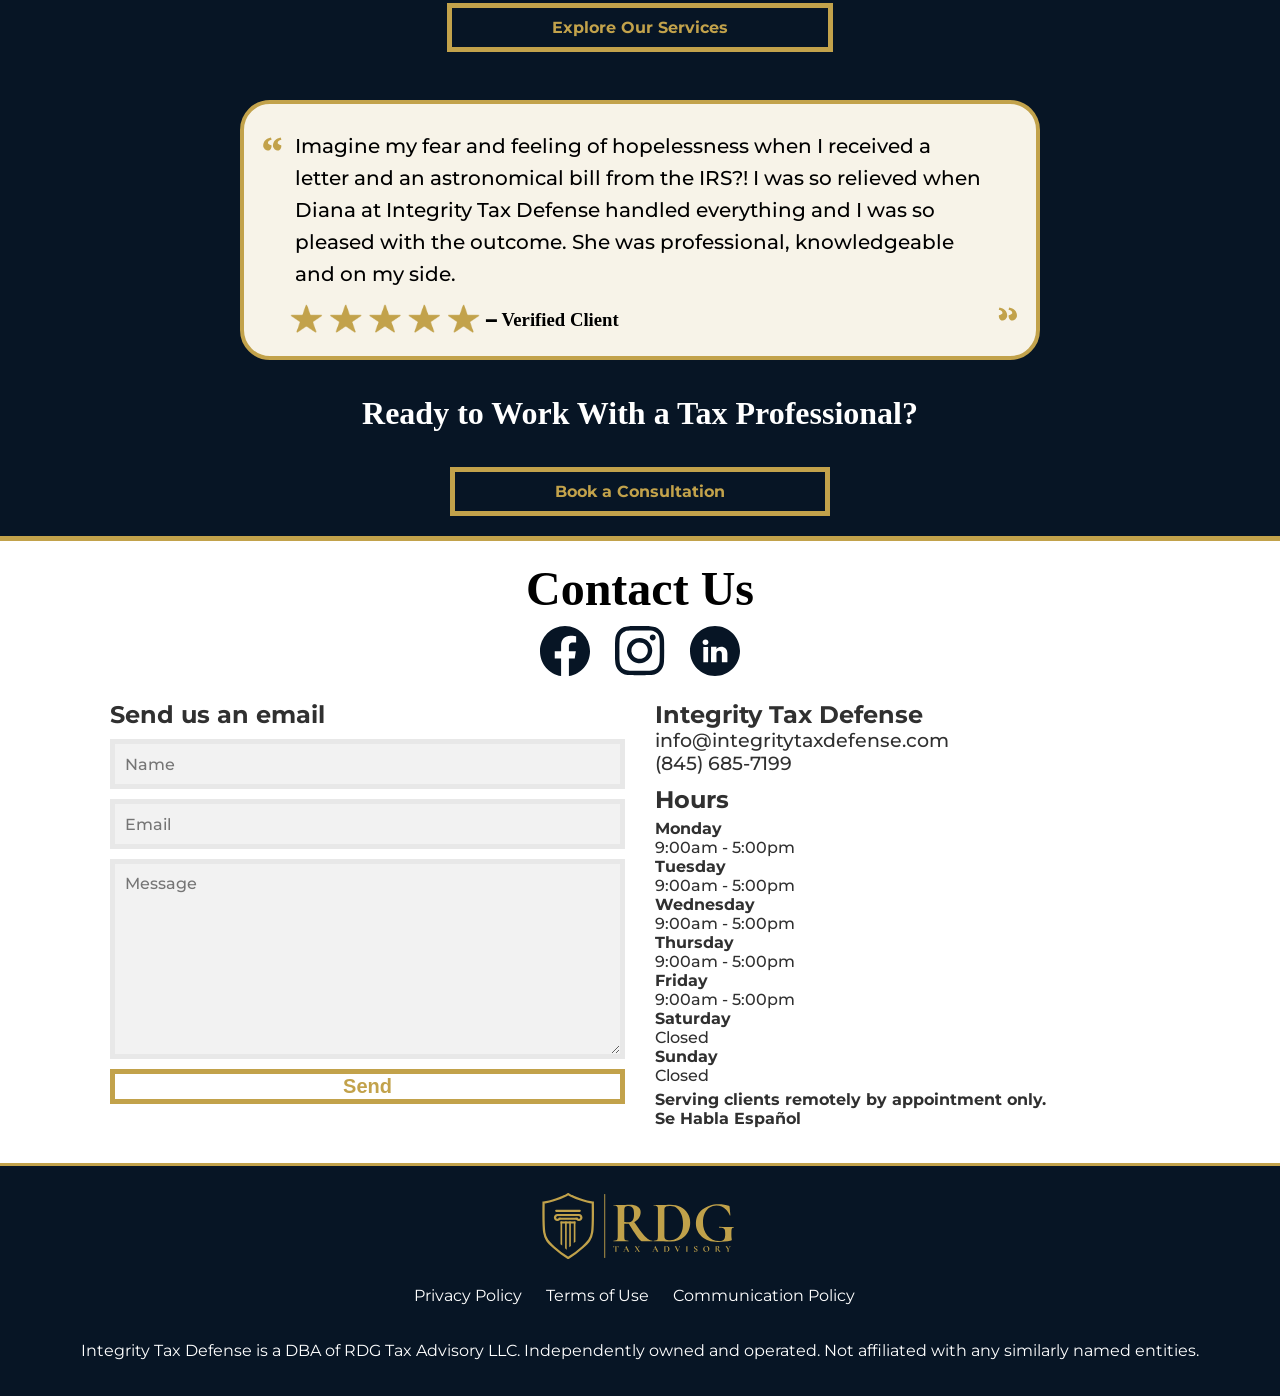
==== commit b04e80f7: "Revert "File Re-org & style changes to Contact Us and Nav" This reverts commit a8d27d39eaa95343de8e8" ====
--- a/index.html
+++ b/index.html
@@ -29,8 +29,8 @@
         </div>
         <ul class="menu">
             <li><a href="index.html">Home</a></li>
-            <li><a href="about.html">About</a></li>
-            <li><a href="services.html">Services</a></li>
+            <li><a href="pages/about.html">About</a></li>
+            <li><a href="pages/services.html">Services</a></li>
             <li><a href="index.html#contact-us">Contact Us</a></li>
             <li><a class="get-started" href="https://calendly.com/integritytaxdefense">Get Started</a></li>
         </ul>
@@ -47,8 +47,8 @@
 
         <ul id="mobile-navigation" class="mobile-navigation">
             <li><a href="index.html">Home</a></li>
-            <li><a href="about.html">About</a></li>
-            <li><a href="services.html">Services</a></li>
+            <li><a href="pages/about.html">About</a></li>
+            <li><a href="pages/services.html">Services</a></li>
             <li><a href="index.html#contact-us">Contact Us</a></li>
         </ul>
     </nav>
@@ -182,25 +182,29 @@
             <div class="hours">
                 <h2>Hours</h2>
                 <p>
-                    Monday<br>
-                    9:00am - 5:00pm<br>
-                    Tuesday<br>
-                    9:00am - 5:00pm<br>
-                    Wednesday<br>
-                    9:00am - 5:00pm<br>
-                    Thursday<br>
-                    9:00am - 5:00pm<br>
-                    Friday<br>
-                    9:00am - 5:00pm<br>
-                    Saturday<br>
+                    <b>Monday</b><br>
+                    9:00am - 5:00pm<br>
+                    <b>Tuesday</b><br>
+                    9:00am - 5:00pm<br>
+                    <b>Wednesday</b><br>
+                    9:00am - 5:00pm<br>
+                    <b>Thursday</b><br>
+                    9:00am - 5:00pm<br>
+                    <b>Friday</b><br>
+                    9:00am - 5:00pm<br>
+                    <b>Saturday</b><br>
                     Closed<br>
-                    Sunday<br>
+                    <b>Sunday</b><br>
                     Closed
                 </p>
-            </div>
-        </div>
-    </section>
-
+                <p><b>
+                    Serving clients remotely by appointment only.<br>
+                    Se Habla Español
+                </p></b>
+            </div>
+        </div>
+    </section>
+    
     <!-- FOOTER SECTION -->
     <footer>
         <svg width="200" height="80" viewBox="0 0 329 126" fill="none" xmlns="http://www.w3.org/2000/svg">
